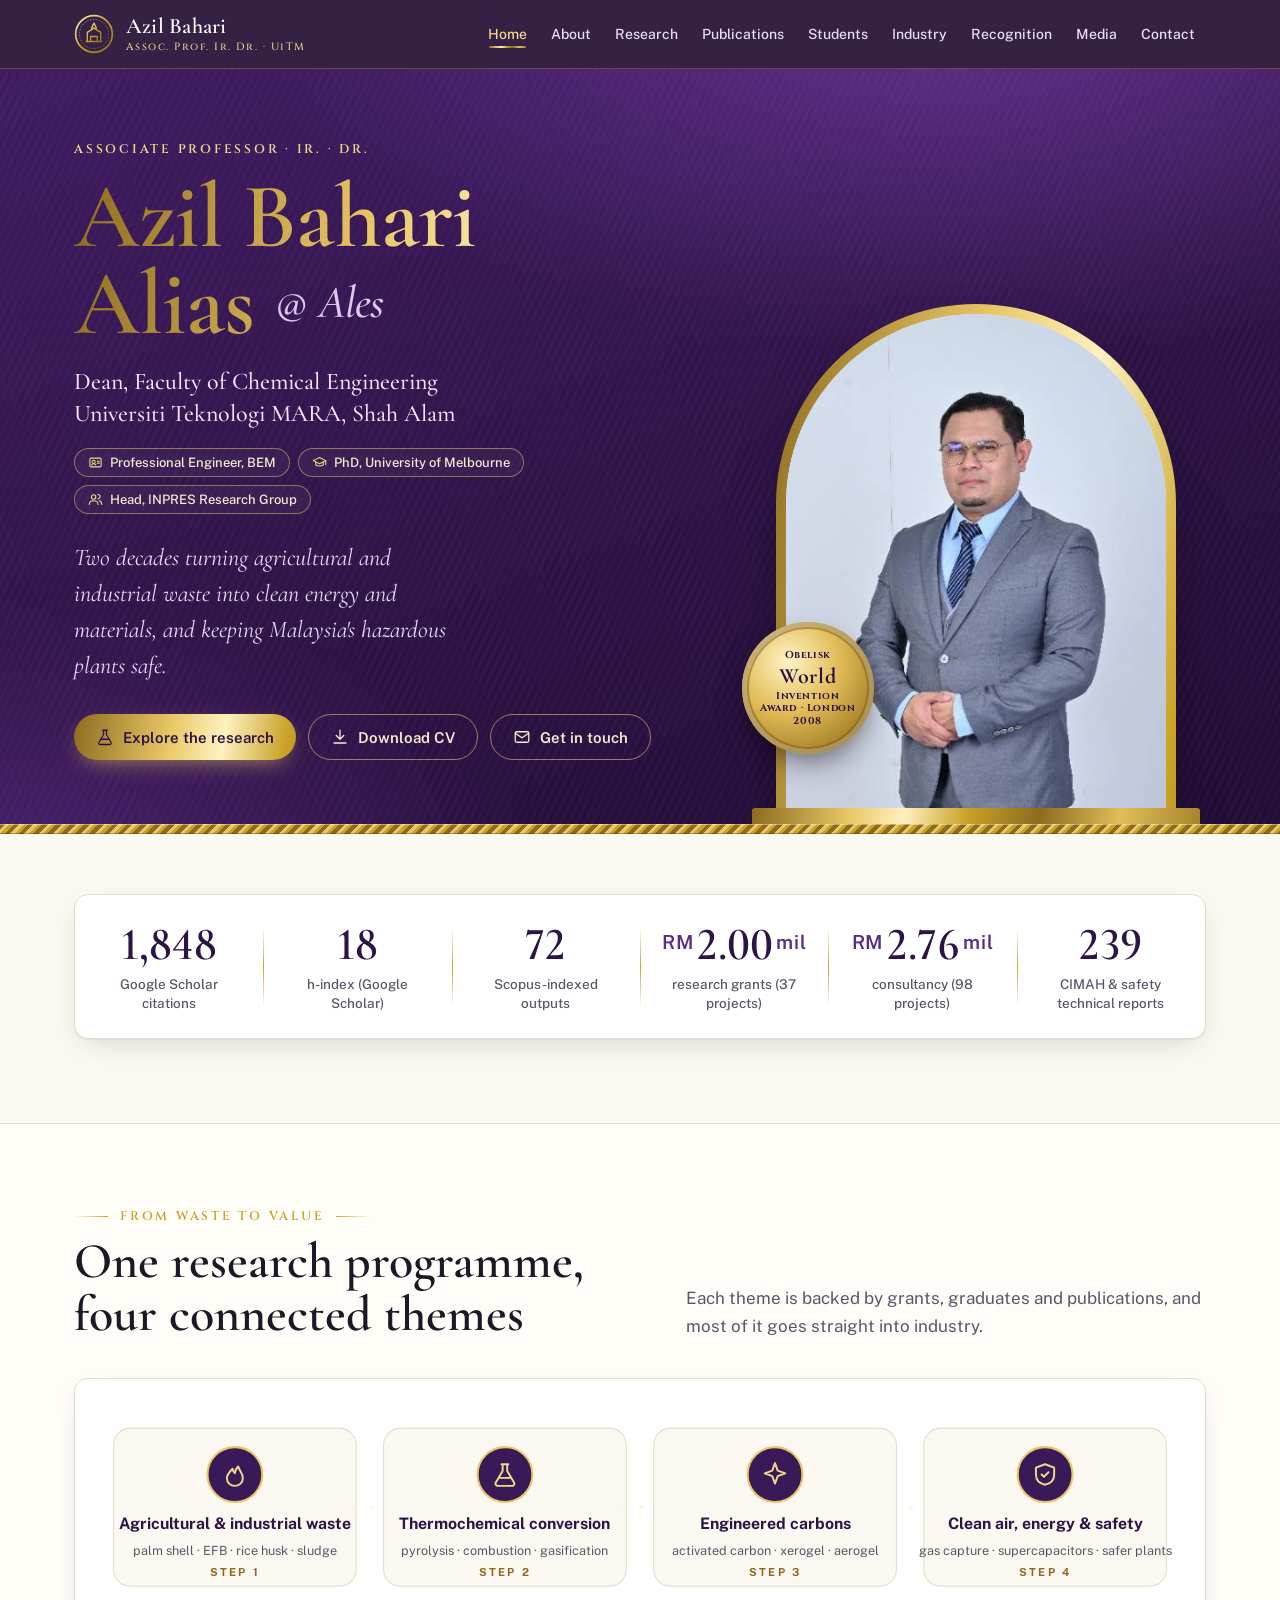
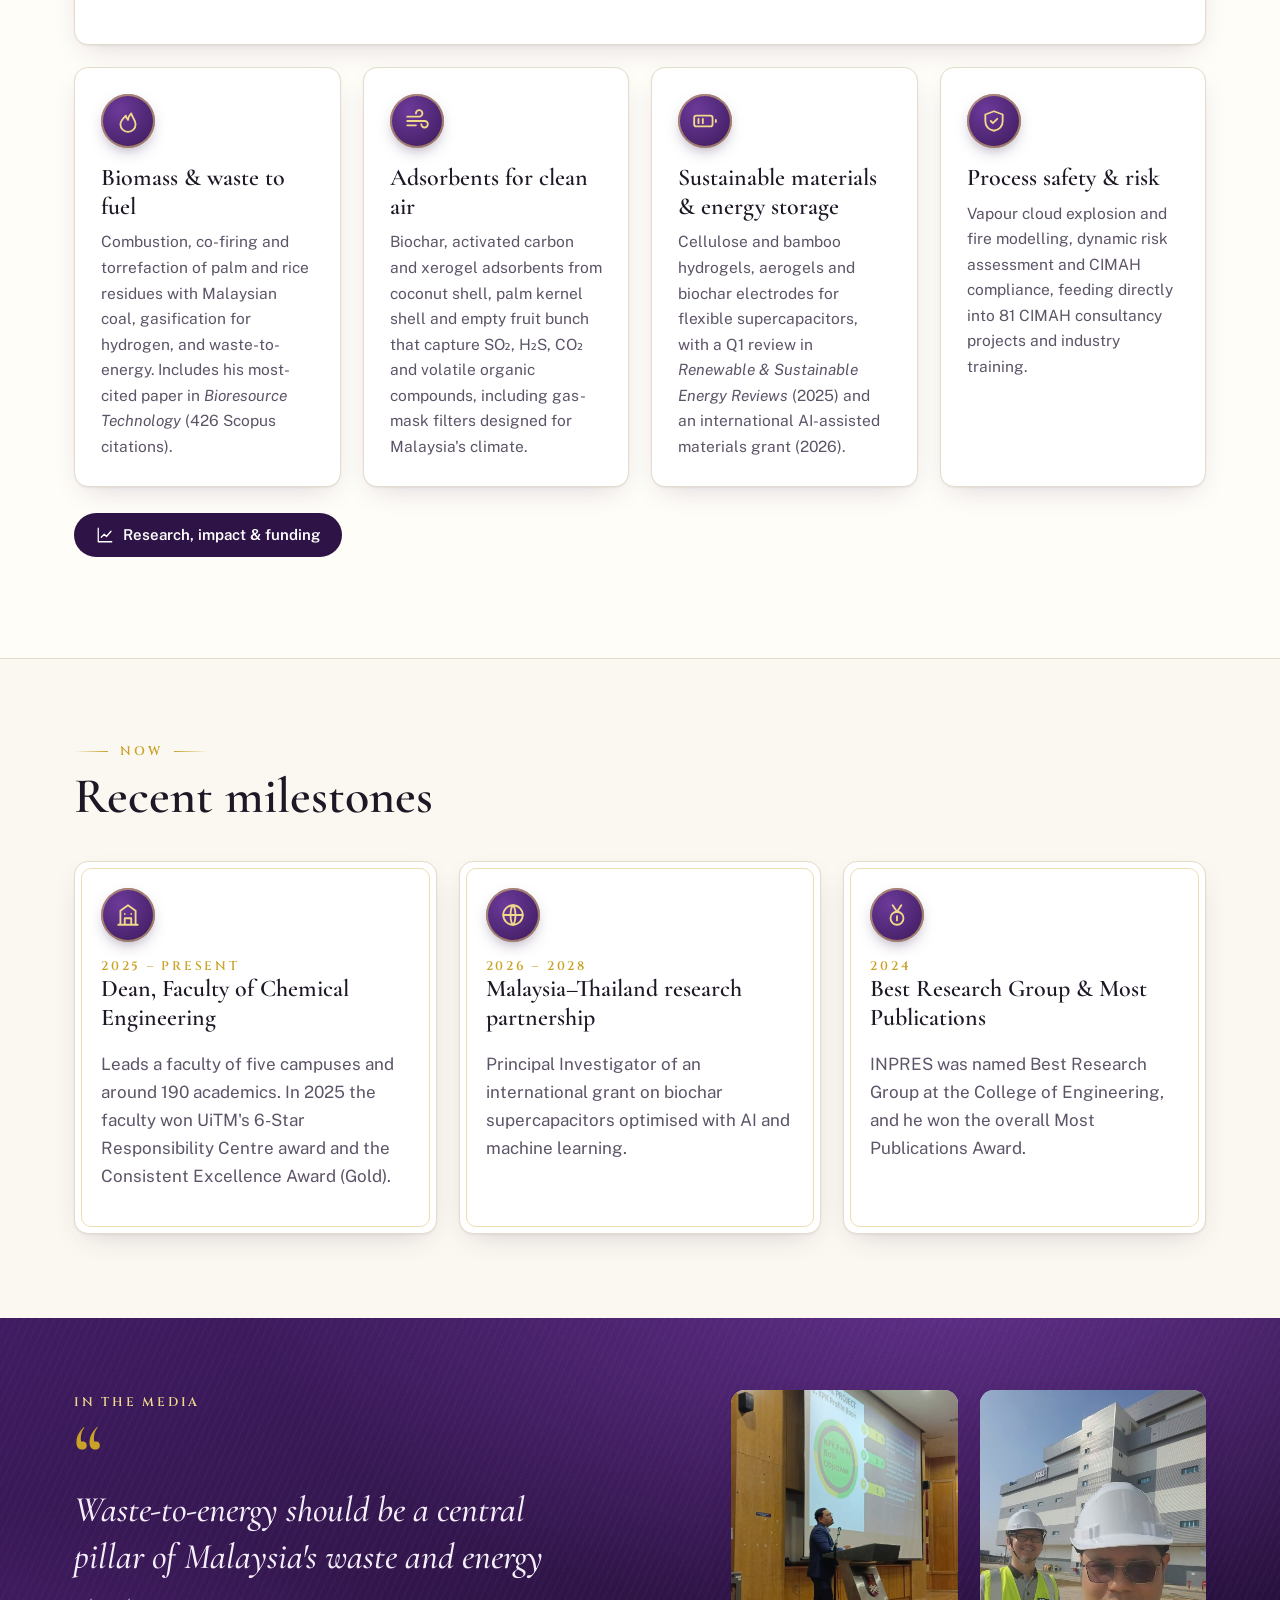
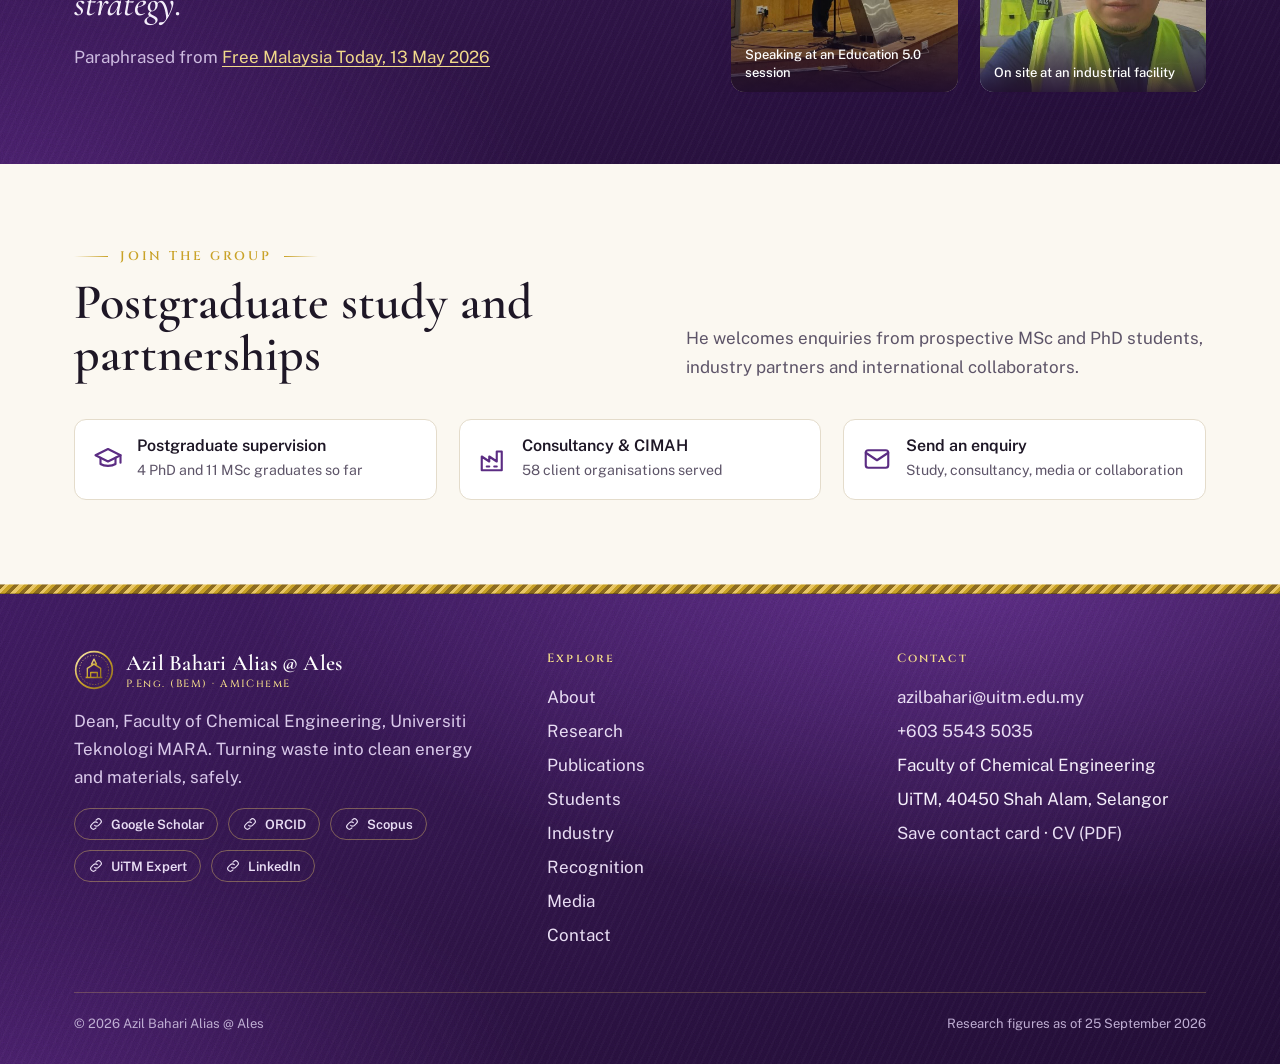
==== index.html @ e45dcec8 "Website" ====
<!doctype html><html lang="en"><head><meta charset="utf-8"><meta name="viewport" content="width=device-width,initial-scale=1">
<title>Assoc. Prof. Ir. Dr. Azil Bahari Alias · Chemical Engineering, UiTM</title><meta name="description" content="Dean of Chemical Engineering at UiTM. Research on biomass valorisation, adsorbents for clean air, energy storage and process safety (CIMAH)."><link rel="canonical" href="https://azilbahari.github.io/">
<meta property="og:type" content="profile"><meta property="og:title" content="Assoc. Prof. Ir. Dr. Azil Bahari Alias · Chemical Engineering, UiTM"><meta property="og:description" content="Dean of Chemical Engineering at UiTM. Research on biomass valorisation, adsorbents for clean air, energy storage and process safety (CIMAH).">
<meta property="og:url" content="https://azilbahari.github.io/"><meta property="og:image" content="https://azilbahari.github.io/img/og.jpg"><meta name="twitter:card" content="summary_large_image">
<meta name="theme-color" content="#2e1446"><link rel="icon" href="favicon.svg" type="image/svg+xml"><link rel="apple-touch-icon" href="img/touch.png">
<link rel="preconnect" href="https://fonts.googleapis.com"><link rel="preconnect" href="https://fonts.gstatic.com" crossorigin>
<link href="https://fonts.googleapis.com/css2?family=Cinzel:wght@500;600;700&family=Cormorant+Garamond:ital,wght@0,500;0,600;0,700;1,500&family=Public+Sans:wght@400;500;600;700&display=swap" rel="stylesheet">
<link rel="stylesheet" href="style.css"><script type="application/ld+json">{"@context": "https://schema.org", "@type": "Person", "name": "Azil Bahari Alias @ Ales", "honorificPrefix": "Assoc. Prof. Ir. Dr.", "jobTitle": "Dean, Faculty of Chemical Engineering", "worksFor": {"@type": "CollegeOrUniversity", "name": "Universiti Teknologi MARA"}, "alumniOf": ["University of Melbourne", "Universiti Teknologi MARA", "Universiti Teknologi Malaysia"], "email": "mailto:azilbahari@uitm.edu.my", "url": "https://azilbahari.github.io/", "image": "https://azilbahari.github.io/img/portrait.jpg", "sameAs": ["https://scholar.google.com/citations?user=WMhAW5oAAAAJ", "https://orcid.org/0000-0002-6217-7392", "https://www.scopus.com/authid/detail.uri?authorId=24376439700", "https://expert.uitm.edu.my/expert/azilbahari", "https://my.linkedin.com/in/azil-bahari-alias-802880179"], "knowsAbout": ["Biomass valorisation", "Process safety", "CIMAH", "Activated carbon adsorbents", "Waste-to-energy", "Supercapacitors"]}</script></head><body>
<a class="skip" href="#main">Skip to content</a>
<header class="top"><div class="wrap"><a class="brand" href="index.html"><svg class="seal" viewBox="0 0 48 48" aria-hidden="true"><defs><linearGradient id="sg" x1="0" y1="0" x2="1" y2="1"><stop offset="0" stop-color="#fff1bf"/><stop offset=".5" stop-color="#c9a227"/><stop offset="1" stop-color="#8c6b1f"/></linearGradient></defs>
<circle cx="24" cy="24" r="22" fill="none" stroke="url(#sg)" stroke-width="2"/><circle cx="24" cy="24" r="17.5" fill="none" stroke="url(#sg)" stroke-width=".8" stroke-dasharray="1.5 2"/>
<path d="M24 11l3 6h-6z M16 33V22l8-5 8 5v11 M20 33v-6h8v6 M14 33h20" fill="none" stroke="url(#sg)" stroke-width="1.6" stroke-linejoin="round"/></svg><span><b>Azil Bahari</b><small>Assoc. Prof. Ir. Dr. · UiTM</small></span></a>
<button class="menu" aria-expanded="false" aria-controls="nav">Menu</button><nav class="nav" id="nav" aria-label="Main"><a href="index.html" aria-current=page>Home</a><a href="about.html">About</a><a href="research.html">Research</a><a href="publications.html">Publications</a><a href="students.html">Students</a><a href="industry.html">Industry</a><a href="recognition.html">Recognition</a><a href="media.html">Media</a><a href="contact.html">Contact</a></nav></div></header>
<main id="main"><section class="hero velvet"><div class="wrap"><div class="rv in">
<div class="kicker">Associate Professor · Ir. · Dr.</div>
<h1 class="foil">Azil Bahari<br>Alias <span class="at">@ Ales</span></h1>
<p class="role">Dean, Faculty of Chemical Engineering<br>Universiti Teknologi MARA, Shah Alam</p>
<div class="creds"><span class="chip"><svg class="" viewBox="0 0 24 24" fill="none" stroke="currentColor" stroke-width="1.7" stroke-linecap="round" stroke-linejoin="round" aria-hidden="true"><rect x="3" y="5" width="18" height="14" rx="2"/><circle cx="9" cy="11" r="2.5"/><path d="M5.5 16c.8-1.5 2-2 3.5-2s2.7.5 3.5 2M15 10h3M15 13h3"/></svg>Professional Engineer, BEM</span><span class="chip"><svg class="" viewBox="0 0 24 24" fill="none" stroke="currentColor" stroke-width="1.7" stroke-linecap="round" stroke-linejoin="round" aria-hidden="true"><path d="M2 9l10-5 10 5-10 5z"/><path d="M6 11v5c3 2 9 2 12 0v-5M22 9v6"/></svg>PhD, University of Melbourne</span><span class="chip"><svg class="" viewBox="0 0 24 24" fill="none" stroke="currentColor" stroke-width="1.7" stroke-linecap="round" stroke-linejoin="round" aria-hidden="true"><circle cx="9" cy="8" r="3.5"/><path d="M2 20c0-4 3-6 7-6s7 2 7 6M16 4a3.5 3.5 0 0 1 0 7M18 14c2.5.5 4 2.5 4 6"/></svg>Head, INPRES Research Group</span></div>
<p class="lead">Two decades turning agricultural and industrial waste into clean energy and materials, and keeping Malaysia's hazardous plants safe.</p>
<div class="btns"><a class="btn btn-gold" href="research.html"><svg class="" viewBox="0 0 24 24" fill="none" stroke="currentColor" stroke-width="1.7" stroke-linecap="round" stroke-linejoin="round" aria-hidden="true"><path d="M9 3h6M10 3v6l-6 10a2 2 0 0 0 2 3h12a2 2 0 0 0 2-3l-6-10V3"/><path d="M7 15h10"/></svg>Explore the research</a><a class="btn btn-line" href="cv.pdf"><svg class="" viewBox="0 0 24 24" fill="none" stroke="currentColor" stroke-width="1.7" stroke-linecap="round" stroke-linejoin="round" aria-hidden="true"><path d="M12 3v12M7 10l5 5 5-5M4 20h16"/></svg>Download CV</a><a class="btn btn-line" href="contact.html"><svg class="" viewBox="0 0 24 24" fill="none" stroke="currentColor" stroke-width="1.7" stroke-linecap="round" stroke-linejoin="round" aria-hidden="true"><rect x="3" y="5" width="18" height="14" rx="2"/><path d="M3 7l9 6 9-6"/></svg>Get in touch</a></div></div>
<div class="arch rv in" aria-hidden="false"><div class="frame"><div><img src="img/portrait.jpg" alt="Assoc. Prof. Ir. Dr. Azil Bahari Alias, formal portrait" fetchpriority="high"></div></div>
<div class="medal"><span>Obelisk<b>World</b>Invention Award · London 2008</span></div><div class="plinth"></div></div></div></section>
<div class="braid" aria-hidden="true"></div>
<section class="s" style="padding-top:60px"><div class="wrap"><div class="stats"><div class="stat"><b><em data-count="1848">1,848</em></b><span>Google Scholar citations</span></div><div class="stat"><b><em data-count="18">18</em></b><span>h-index (Google Scholar)</span></div><div class="stat"><b><em data-count="72">72</em></b><span>Scopus-indexed outputs</span></div><div class="stat"><b><small>RM</small><em data-count="2.00">2.00</em><small>mil</small></b><span>research grants (37 projects)</span></div><div class="stat"><b><small>RM</small><em data-count="2.76">2.76</em><small>mil</small></b><span>consultancy (98 projects)</span></div><div class="stat"><b><em data-count="239">239</em></b><span>CIMAH & safety technical reports</span></div></div></div></section>

<section class="s alt"><div class="wrap"><div class="sh rv"><div><div class="kicker orn">From waste to value</div><h2>One research programme, four connected themes</h2></div><p>Each theme is backed by grants, graduates and publications, and most of it goes straight into industry.</p></div>
<div class="flow rv"><ol class="flow-m"><li><div class="icon"><svg class="" viewBox="0 0 24 24" fill="none" stroke="currentColor" stroke-width="1.7" stroke-linecap="round" stroke-linejoin="round" aria-hidden="true"><path d="M12 22c4 0 7-3 7-7 0-4-3-6-4-10-2 2-3 4-3 6-1-1-2-2-2-4-3 3-5 5-5 8 0 4 3 7 7 7z"/></svg></div><div><b>Agricultural & industrial waste</b><span>palm shell · EFB · rice husk · sludge</span></div></li><li><div class="icon"><svg class="" viewBox="0 0 24 24" fill="none" stroke="currentColor" stroke-width="1.7" stroke-linecap="round" stroke-linejoin="round" aria-hidden="true"><path d="M9 3h6M10 3v6l-6 10a2 2 0 0 0 2 3h12a2 2 0 0 0 2-3l-6-10V3"/><path d="M7 15h10"/></svg></div><div><b>Thermochemical conversion</b><span>pyrolysis · combustion · gasification</span></div></li><li><div class="icon"><svg class="" viewBox="0 0 24 24" fill="none" stroke="currentColor" stroke-width="1.7" stroke-linecap="round" stroke-linejoin="round" aria-hidden="true"><path d="M12 2l2.4 6.6L21 11l-6.6 2.4L12 20l-2.4-6.6L3 11l6.6-2.4z"/></svg></div><div><b>Engineered carbons</b><span>activated carbon · xerogel · aerogel</span></div></li><li><div class="icon"><svg class="" viewBox="0 0 24 24" fill="none" stroke="currentColor" stroke-width="1.7" stroke-linecap="round" stroke-linejoin="round" aria-hidden="true"><path d="M12 3l8 3v6c0 5-3.5 8-8 9-4.5-1-8-4-8-9V6z"/><path d="M9 12l2 2 4-4"/></svg></div><div><b>Clean air, energy & safety</b><span>gas capture · supercapacitors · safer plants</span></div></li></ol><svg viewBox="0 0 1018 190" role="img" aria-label="From waste to value: waste, conversion, engineered carbons, clean air energy and safety">
<defs><linearGradient id="pipe" x1="0" x2="1"><stop offset="0" stop-color="#8c6b1f"/><stop offset=".5" stop-color="#e9c766"/><stop offset="1" stop-color="#8c6b1f"/></linearGradient></defs><g transform="translate(10,20)"><rect width="230" height="150" rx="16" fill="#fbf8f1" stroke="#e4dccb"/><circle cx="115.0" cy="44" r="26" fill="#3a1959" stroke="#e9c766" stroke-width="2"/><g transform="translate(102.0,31) scale(1.08)" stroke="#f1d98a" fill="none" stroke-width="1.7" stroke-linecap="round" stroke-linejoin="round"><path d="M12 22c4 0 7-3 7-7 0-4-3-6-4-10-2 2-3 4-3 6-1-1-2-2-2-4-3 3-5 5-5 8 0 4 3 7 7 7z"/></g><text x="115.0" y="96" text-anchor="middle" font-size="15" font-weight="700" fill="#2e1446">Agricultural & industrial waste</text><text x="115.0" y="120" text-anchor="middle" font-size="12" fill="#5d5468">palm shell · EFB · rice husk · sludge</text><text x="115.0" y="140" text-anchor="middle" font-size="10.5" font-weight="700" letter-spacing="2" fill="#8c6b1f">STEP 1</text></g><path class="pipe" d="M236,95 H270"/><path class="stream" d="M236,95 H270"/><g transform="translate(266,20)"><rect width="230" height="150" rx="16" fill="#fbf8f1" stroke="#e4dccb"/><circle cx="115.0" cy="44" r="26" fill="#3a1959" stroke="#e9c766" stroke-width="2"/><g transform="translate(102.0,31) scale(1.08)" stroke="#f1d98a" fill="none" stroke-width="1.7" stroke-linecap="round" stroke-linejoin="round"><path d="M9 3h6M10 3v6l-6 10a2 2 0 0 0 2 3h12a2 2 0 0 0 2-3l-6-10V3"/><path d="M7 15h10"/></g><text x="115.0" y="96" text-anchor="middle" font-size="15" font-weight="700" fill="#2e1446">Thermochemical conversion</text><text x="115.0" y="120" text-anchor="middle" font-size="12" fill="#5d5468">pyrolysis · combustion · gasification</text><text x="115.0" y="140" text-anchor="middle" font-size="10.5" font-weight="700" letter-spacing="2" fill="#8c6b1f">STEP 2</text></g><path class="pipe" d="M492,95 H526"/><path class="stream" d="M492,95 H526"/><g transform="translate(522,20)"><rect width="230" height="150" rx="16" fill="#fbf8f1" stroke="#e4dccb"/><circle cx="115.0" cy="44" r="26" fill="#3a1959" stroke="#e9c766" stroke-width="2"/><g transform="translate(102.0,31) scale(1.08)" stroke="#f1d98a" fill="none" stroke-width="1.7" stroke-linecap="round" stroke-linejoin="round"><path d="M12 2l2.4 6.6L21 11l-6.6 2.4L12 20l-2.4-6.6L3 11l6.6-2.4z"/></g><text x="115.0" y="96" text-anchor="middle" font-size="15" font-weight="700" fill="#2e1446">Engineered carbons</text><text x="115.0" y="120" text-anchor="middle" font-size="12" fill="#5d5468">activated carbon · xerogel · aerogel</text><text x="115.0" y="140" text-anchor="middle" font-size="10.5" font-weight="700" letter-spacing="2" fill="#8c6b1f">STEP 3</text></g><path class="pipe" d="M748,95 H782"/><path class="stream" d="M748,95 H782"/><g transform="translate(778,20)"><rect width="230" height="150" rx="16" fill="#fbf8f1" stroke="#e4dccb"/><circle cx="115.0" cy="44" r="26" fill="#3a1959" stroke="#e9c766" stroke-width="2"/><g transform="translate(102.0,31) scale(1.08)" stroke="#f1d98a" fill="none" stroke-width="1.7" stroke-linecap="round" stroke-linejoin="round"><path d="M12 3l8 3v6c0 5-3.5 8-8 9-4.5-1-8-4-8-9V6z"/><path d="M9 12l2 2 4-4"/></g><text x="115.0" y="96" text-anchor="middle" font-size="15" font-weight="700" fill="#2e1446">Clean air, energy & safety</text><text x="115.0" y="120" text-anchor="middle" font-size="12" fill="#5d5468">gas capture · supercapacitors · safer plants</text><text x="115.0" y="140" text-anchor="middle" font-size="10.5" font-weight="700" letter-spacing="2" fill="#8c6b1f">STEP 4</text></g></svg></div><div class="grid g4" style="margin-top:22px"><article class="card rv"><div class="icon"><svg class="" viewBox="0 0 24 24" fill="none" stroke="currentColor" stroke-width="1.7" stroke-linecap="round" stroke-linejoin="round" aria-hidden="true"><path d="M12 22c4 0 7-3 7-7 0-4-3-6-4-10-2 2-3 4-3 6-1-1-2-2-2-4-3 3-5 5-5 8 0 4 3 7 7 7z"/></svg></div><h3>Biomass & waste to fuel</h3><p class="muted" style="margin:0;font-size:15.5px">Combustion, co-firing and torrefaction of palm and rice residues with Malaysian coal, gasification for hydrogen, and waste-to-energy. Includes his most-cited paper in <i>Bioresource Technology</i> (426 Scopus citations).</p></article><article class="card rv"><div class="icon"><svg class="" viewBox="0 0 24 24" fill="none" stroke="currentColor" stroke-width="1.7" stroke-linecap="round" stroke-linejoin="round" aria-hidden="true"><path d="M3 8h11a3 3 0 1 0-3-3M3 12h16a3 3 0 1 1-3 3M3 16h8"/></svg></div><h3>Adsorbents for clean air</h3><p class="muted" style="margin:0;font-size:15.5px">Biochar, activated carbon and xerogel adsorbents from coconut shell, palm kernel shell and empty fruit bunch that capture SO₂, H₂S, CO₂ and volatile organic compounds, including gas-mask filters designed for Malaysia's climate.</p></article><article class="card rv"><div class="icon"><svg class="" viewBox="0 0 24 24" fill="none" stroke="currentColor" stroke-width="1.7" stroke-linecap="round" stroke-linejoin="round" aria-hidden="true"><rect x="2" y="7" width="17" height="10" rx="2"/><path d="M22 11v2M6 10v4M10 10v4"/></svg></div><h3>Sustainable materials & energy storage</h3><p class="muted" style="margin:0;font-size:15.5px">Cellulose and bamboo hydrogels, aerogels and biochar electrodes for flexible supercapacitors, with a Q1 review in <i>Renewable & Sustainable Energy Reviews</i> (2025) and an international AI-assisted materials grant (2026).</p></article><article class="card rv"><div class="icon"><svg class="" viewBox="0 0 24 24" fill="none" stroke="currentColor" stroke-width="1.7" stroke-linecap="round" stroke-linejoin="round" aria-hidden="true"><path d="M12 3l8 3v6c0 5-3.5 8-8 9-4.5-1-8-4-8-9V6z"/><path d="M9 12l2 2 4-4"/></svg></div><h3>Process safety & risk</h3><p class="muted" style="margin:0;font-size:15.5px">Vapour cloud explosion and fire modelling, dynamic risk assessment and CIMAH compliance, feeding directly into 81 CIMAH consultancy projects and industry training.</p></article></div>
<p style="margin-top:26px"><a class="btn btn-ink" href="research.html"><svg class="" viewBox="0 0 24 24" fill="none" stroke="currentColor" stroke-width="1.7" stroke-linecap="round" stroke-linejoin="round" aria-hidden="true"><path d="M3 3v18h18"/><path d="M7 15l4-4 3 3 6-7"/></svg>Research, impact & funding</a></p></div></section>

<section class="s"><div class="wrap"><div class="sh rv"><div><div class="kicker orn">Now</div><h2>Recent milestones</h2></div></div>
<div class="grid g3">
<article class="card gilt rv"><div class="icon"><svg class="" viewBox="0 0 24 24" fill="none" stroke="currentColor" stroke-width="1.7" stroke-linecap="round" stroke-linejoin="round" aria-hidden="true"><path d="M3 21h18M5 21V8l7-5 7 5v13M9 21v-6h6v6M9 11h.01M15 11h.01"/></svg></div><div class="kicker">2025 – present</div><h3>Dean, Faculty of Chemical Engineering</h3><p class="muted">Leads a faculty of five campuses and around 190 academics. In 2025 the faculty won UiTM's 6-Star Responsibility Centre award and the Consistent Excellence Award (Gold).</p></article>
<article class="card gilt rv"><div class="icon"><svg class="" viewBox="0 0 24 24" fill="none" stroke="currentColor" stroke-width="1.7" stroke-linecap="round" stroke-linejoin="round" aria-hidden="true"><circle cx="12" cy="12" r="9"/><path d="M3 12h18M12 3c3 3 3 15 0 18M12 3c-3 3-3 15 0 18"/></svg></div><div class="kicker">2026 – 2028</div><h3>Malaysia–Thailand research partnership</h3><p class="muted">Principal Investigator of an international grant on biochar supercapacitors optimised with AI and machine learning.</p></article>
<article class="card gilt rv"><div class="icon"><svg class="" viewBox="0 0 24 24" fill="none" stroke="currentColor" stroke-width="1.7" stroke-linecap="round" stroke-linejoin="round" aria-hidden="true"><circle cx="12" cy="15" r="6"/><path d="M8 3l4 6 4-6M12 13v4"/></svg></div><div class="kicker">2024</div><h3>Best Research Group & Most Publications</h3><p class="muted">INPRES was named Best Research Group at the College of Engineering, and he won the overall Most Publications Award.</p></article>
</div></div></section>

<section class="band velvet"><div class="wrap"><div class="rv"><div class="kicker">In the media</div><blockquote class="quote" style="margin-top:18px">Waste-to-energy should be a central pillar of Malaysia's waste and energy strategy.</blockquote>
<p style="color:#cdbbe0;margin-top:16px">Paraphrased from <a style="color:var(--gold-lite)" href="https://www.freemalaysiatoday.com/category/bahasa/tempatan/2026/05/13/krisis-tenaga-desak-malaysia-percepat-agenda-wte-kata-pakar" target="_blank" rel="noopener">Free Malaysia Today, 13 May 2026</a></p></div>
<div class="grid g2 rv"><figure class="ph "><img src="img/talk-education5.jpg" alt="Speaking at an Education 5.0 session" loading="lazy" style="object-position:50% 25%"><figcaption>Speaking at an Education 5.0 session</figcaption></figure><figure class="ph "><img src="img/site-visit.jpg" alt="On site at an industrial facility" loading="lazy" style="object-position:50% 30%"><figcaption>On site at an industrial facility</figcaption></figure></div></div></section>

<section class="s"><div class="wrap"><div class="sh rv"><div><div class="kicker orn">Join the group</div><h2>Postgraduate study and partnerships</h2></div><p>He welcomes enquiries from prospective MSc and PhD students, industry partners and international collaborators.</p></div>
<div class="grid g3">
<a class="dl rv" href="students.html"><svg class="" viewBox="0 0 24 24" fill="none" stroke="currentColor" stroke-width="1.7" stroke-linecap="round" stroke-linejoin="round" aria-hidden="true"><path d="M2 9l10-5 10 5-10 5z"/><path d="M6 11v5c3 2 9 2 12 0v-5M22 9v6"/></svg><span><b>Postgraduate supervision</b><small>4 PhD and 11 MSc graduates so far</small></span></a>
<a class="dl rv" href="industry.html"><svg class="" viewBox="0 0 24 24" fill="none" stroke="currentColor" stroke-width="1.7" stroke-linecap="round" stroke-linejoin="round" aria-hidden="true"><path d="M3 21V10l6 4V10l6 4V6h4v15z"/><path d="M7 18h2M13 18h2"/></svg><span><b>Consultancy & CIMAH</b><small>58 client organisations served</small></span></a>
<a class="dl rv" href="contact.html"><svg class="" viewBox="0 0 24 24" fill="none" stroke="currentColor" stroke-width="1.7" stroke-linecap="round" stroke-linejoin="round" aria-hidden="true"><rect x="3" y="5" width="18" height="14" rx="2"/><path d="M3 7l9 6 9-6"/></svg><span><b>Send an enquiry</b><small>Study, consultancy, media or collaboration</small></span></a>
</div></div></section></main>
<div class="braid" aria-hidden="true"></div>
<footer class="ft velvet"><div class="wrap"><div class="cols">
<div><a class="brand" href="index.html"><svg class="seal" viewBox="0 0 48 48" aria-hidden="true"><defs><linearGradient id="sg" x1="0" y1="0" x2="1" y2="1"><stop offset="0" stop-color="#fff1bf"/><stop offset=".5" stop-color="#c9a227"/><stop offset="1" stop-color="#8c6b1f"/></linearGradient></defs>
<circle cx="24" cy="24" r="22" fill="none" stroke="url(#sg)" stroke-width="2"/><circle cx="24" cy="24" r="17.5" fill="none" stroke="url(#sg)" stroke-width=".8" stroke-dasharray="1.5 2"/>
<path d="M24 11l3 6h-6z M16 33V22l8-5 8 5v11 M20 33v-6h8v6 M14 33h20" fill="none" stroke="url(#sg)" stroke-width="1.6" stroke-linejoin="round"/></svg><span><b>Azil Bahari Alias @ Ales</b><small>P.Eng. (BEM) · AMIChemE</small></span></a>
<p style="color:#d9c9ea;max-width:40ch;margin-top:16px">Dean, Faculty of Chemical Engineering, Universiti Teknologi MARA. Turning waste into clean energy and materials, safely.</p><div class="ids"><a href="https://scholar.google.com/citations?user=WMhAW5oAAAAJ" target="_blank" rel="noopener"><svg class="" viewBox="0 0 24 24" fill="none" stroke="currentColor" stroke-width="1.7" stroke-linecap="round" stroke-linejoin="round" aria-hidden="true"><path d="M10 14a4 4 0 0 0 5.7 0l3-3a4 4 0 0 0-5.7-5.7l-1 1M14 10a4 4 0 0 0-5.7 0l-3 3a4 4 0 0 0 5.7 5.7l1-1"/></svg>Google Scholar</a><a href="https://orcid.org/0000-0002-6217-7392" target="_blank" rel="noopener"><svg class="" viewBox="0 0 24 24" fill="none" stroke="currentColor" stroke-width="1.7" stroke-linecap="round" stroke-linejoin="round" aria-hidden="true"><path d="M10 14a4 4 0 0 0 5.7 0l3-3a4 4 0 0 0-5.7-5.7l-1 1M14 10a4 4 0 0 0-5.7 0l-3 3a4 4 0 0 0 5.7 5.7l1-1"/></svg>ORCID</a><a href="https://www.scopus.com/authid/detail.uri?authorId=24376439700" target="_blank" rel="noopener"><svg class="" viewBox="0 0 24 24" fill="none" stroke="currentColor" stroke-width="1.7" stroke-linecap="round" stroke-linejoin="round" aria-hidden="true"><path d="M10 14a4 4 0 0 0 5.7 0l3-3a4 4 0 0 0-5.7-5.7l-1 1M14 10a4 4 0 0 0-5.7 0l-3 3a4 4 0 0 0 5.7 5.7l1-1"/></svg>Scopus</a><a href="https://expert.uitm.edu.my/expert/azilbahari" target="_blank" rel="noopener"><svg class="" viewBox="0 0 24 24" fill="none" stroke="currentColor" stroke-width="1.7" stroke-linecap="round" stroke-linejoin="round" aria-hidden="true"><path d="M10 14a4 4 0 0 0 5.7 0l3-3a4 4 0 0 0-5.7-5.7l-1 1M14 10a4 4 0 0 0-5.7 0l-3 3a4 4 0 0 0 5.7 5.7l1-1"/></svg>UiTM Expert</a><a href="https://my.linkedin.com/in/azil-bahari-alias-802880179" target="_blank" rel="noopener"><svg class="" viewBox="0 0 24 24" fill="none" stroke="currentColor" stroke-width="1.7" stroke-linecap="round" stroke-linejoin="round" aria-hidden="true"><path d="M10 14a4 4 0 0 0 5.7 0l3-3a4 4 0 0 0-5.7-5.7l-1 1M14 10a4 4 0 0 0-5.7 0l-3 3a4 4 0 0 0 5.7 5.7l1-1"/></svg>LinkedIn</a></div></div>
<div><h4>Explore</h4><ul><li><a href="about.html">About</a></li><li><a href="research.html">Research</a></li><li><a href="publications.html">Publications</a></li><li><a href="students.html">Students</a></li><li><a href="industry.html">Industry</a></li><li><a href="recognition.html">Recognition</a></li><li><a href="media.html">Media</a></li><li><a href="contact.html">Contact</a></li></ul></div>
<div><h4>Contact</h4><ul><li><a href="mailto:azilbahari@uitm.edu.my">azilbahari@uitm.edu.my</a></li><li><a href="tel:+60355435035">+603 5543 5035</a></li>
<li>Faculty of Chemical Engineering<br>UiTM, 40450 Shah Alam, Selangor</li><li><a href="azil-bahari.vcf">Save contact card</a> · <a href="cv.pdf">CV (PDF)</a></li></ul></div></div>
<div class="base"><span>© 2026 Azil Bahari Alias @ Ales</span><span>Research figures as of 25 September 2026</span></div></div></footer>
<script src="site.js" defer></script></body></html>
---- style.css ----
/* Academic regalia: aubergine velvet, gold foil, ivory parchment */
:root{
  --velvet:#2e1446; --velvet-2:#4a2170; --purple:#5b2c83; --purple-soft:#efe8f6;
  --gold:#c9a227; --gold-deep:#8c6b1f; --gold-lite:#f1d98a;
  --foil:linear-gradient(100deg,#8c6b1f 0%,#e9c766 22%,#fff1bf 34%,#c9a227 48%,#8c6b1f 64%,#e2bd59 82%,#a8832a 100%);
  --ivory:#fbf8f1; --paper:#fffdf8; --ink:#1e1726; --muted:#5d5468; --rule:#e4dccb;
  --serif:"Cormorant Garamond",Georgia,serif; --caps:"Cinzel",Georgia,serif; --sans:"Public Sans",system-ui,sans-serif;
  --wrap:1180px; --r:14px;
  --shadow:0 1px 2px rgba(46,20,70,.06),0 10px 30px -12px rgba(46,20,70,.22);
}
*{box-sizing:border-box}
html{scroll-behavior:smooth;-webkit-text-size-adjust:100%}
body{margin:0;background:var(--ivory);color:var(--ink);font:400 17px/1.65 var(--sans);overflow-x:hidden}
img{max-width:100%;display:block}
a{color:var(--purple);text-decoration-thickness:1px;text-underline-offset:3px}
a:hover{color:var(--gold-deep)}
:focus-visible{outline:3px solid var(--gold);outline-offset:3px;border-radius:4px}
.wrap{max-width:var(--wrap);margin:0 auto;padding:0 24px}
.skip{position:absolute;left:-999px;top:8px;background:var(--gold);color:var(--ink);padding:8px 14px;z-index:99}
.skip:focus{left:8px}

/* ---------- textures ---------- */
.velvet{background:
  radial-gradient(1200px 600px at 75% -10%,rgba(122,62,170,.55),transparent 60%),
  radial-gradient(900px 500px at 0% 110%,rgba(90,40,130,.6),transparent 60%),
  linear-gradient(160deg,#3a1959 0%,#2a1240 55%,#1f0c31 100%);
  color:#f4eefa;position:relative;isolation:isolate}
.velvet::before{content:"";position:absolute;inset:0;z-index:-1;opacity:.22;mix-blend-mode:overlay;
  background-image:url("data:image/svg+xml,%3Csvg xmlns='http://www.w3.org/2000/svg' width='220' height='220'%3E%3Cfilter id='n'%3E%3CfeTurbulence type='fractalNoise' baseFrequency='.85' numOctaves='3' stitchTiles='stitch'/%3E%3CfeColorMatrix values='0 0 0 0 1 0 0 0 0 1 0 0 0 0 1 0 0 0 .9 0'/%3E%3C/filter%3E%3Crect width='100%25' height='100%25' filter='url(%23n)'/%3E%3C/svg%3E")}
.velvet::after{content:"";position:absolute;inset:0;z-index:-1;pointer-events:none;
  background:repeating-linear-gradient(115deg,rgba(255,255,255,.018) 0 2px,transparent 2px 7px)}
.foil{background:var(--foil);background-size:220% 100%;-webkit-background-clip:text;background-clip:text;color:transparent;
  animation:shimmer 9s ease-in-out infinite}
@keyframes shimmer{0%,100%{background-position:0% 50%}50%{background-position:100% 50%}}
.braid{height:10px;background:
  linear-gradient(90deg,transparent,rgba(0,0,0,.0)),
  repeating-linear-gradient(135deg,#8c6b1f 0 4px,#e9c766 4px 7px,#c9a227 7px 10px);
  box-shadow:inset 0 1px 0 rgba(255,255,255,.4),inset 0 -1px 0 rgba(0,0,0,.25)}

/* ---------- header ---------- */
.top{position:sticky;top:0;z-index:50;background:rgba(36,15,54,.92);backdrop-filter:saturate(1.4) blur(10px);color:#efe6f7;
  border-bottom:1px solid rgba(201,162,39,.35)}
.top .wrap{display:flex;align-items:center;gap:20px;height:68px}
.brand{display:flex;align-items:center;gap:12px;color:#fff;text-decoration:none;min-width:0}
.brand .seal{width:40px;height:40px;flex:none}
.brand b{font:600 22px/1 var(--serif);letter-spacing:.01em;white-space:nowrap}
.brand small{display:block;font:500 10.5px/1.3 var(--caps);letter-spacing:.14em;color:var(--gold-lite);white-space:nowrap}
.nav{margin-left:auto;display:flex;gap:2px}
.nav a{color:#e9def4;text-decoration:none;font:500 14px/1 var(--sans);padding:10px 11px;border-radius:999px;position:relative}
.nav a:hover{color:#fff;background:rgba(255,255,255,.07)}
.nav a[aria-current=page]{color:var(--gold-lite)}
.nav a[aria-current=page]::after{content:"";position:absolute;left:12px;right:12px;bottom:3px;height:2px;background:var(--foil);border-radius:2px}
.menu{display:none;margin-left:auto;background:none;border:1px solid rgba(201,162,39,.5);color:var(--gold-lite);border-radius:999px;padding:8px 14px;font:600 13px var(--sans);cursor:pointer}
@media (max-width:1020px){
  .menu{display:block}
  .nav{display:none;position:absolute;left:0;right:0;top:68px;flex-direction:column;background:#250f37;padding:10px 16px 18px;border-bottom:1px solid rgba(201,162,39,.4)}
  .nav.open{display:flex}
  .nav a{padding:13px 10px;font-size:16px;border-radius:8px}
  .nav a[aria-current=page]::after{display:none}
}

/* ---------- hero ---------- */
.hero{padding:72px 0 0;overflow:hidden}
.hero .wrap{display:grid;grid-template-columns:1.15fr .85fr;gap:48px;align-items:end}
.kicker{font:600 12.5px/1.4 var(--caps);letter-spacing:.22em;text-transform:uppercase;color:var(--gold)}
.velvet .kicker{color:var(--gold-lite)}
.hero h1{font:600 clamp(48px,7.2vw,96px)/.95 var(--serif);margin:14px 0 6px;letter-spacing:-.01em}
.hero h1 .at{font-style:italic;font-weight:500;font-size:.5em;color:#d9c9ea;-webkit-text-fill-color:#d9c9ea;display:inline-block;transform:translateY(-.35em)}
.hero .role{font:500 clamp(19px,2.1vw,24px)/1.35 var(--serif);color:#efe5f8;margin:18px 0 6px}
.hero .creds{display:flex;flex-wrap:wrap;gap:8px;margin:18px 0 26px}
.chip{display:inline-flex;align-items:center;gap:7px;border:1px solid rgba(233,199,102,.5);color:#f6ecd0;border-radius:999px;padding:6px 13px;font:500 13px/1 var(--sans);background:rgba(255,255,255,.04)}
.chip svg{width:15px;height:15px;color:var(--gold-lite)}
.lead{font:400 clamp(20px,2vw,24px)/1.5 var(--serif);font-style:italic;color:#e7dbf3;max-width:34ch;margin:0 0 30px}
.btns{display:flex;flex-wrap:wrap;gap:12px;padding-bottom:64px}
.btn{display:inline-flex;align-items:center;gap:9px;padding:13px 22px;border-radius:999px;font:600 15px/1 var(--sans);text-decoration:none;transition:transform .2s,box-shadow .2s}
.btn svg{width:18px;height:18px}
.btn-gold{background:var(--foil);background-size:200% 100%;color:#2a1240;box-shadow:0 8px 24px -10px rgba(233,199,102,.8)}
.btn-gold:hover{color:#2a1240;transform:translateY(-2px);background-position:100% 0}
.btn-line{border:1px solid rgba(233,199,102,.6);color:#f6ecd0}
.btn-line:hover{color:#fff;background:rgba(255,255,255,.07)}
.btn-ink{background:var(--velvet);color:#fff}
.btn-ink:hover{color:var(--gold-lite);transform:translateY(-2px)}

.arch{position:relative;justify-self:center;width:min(400px,100%);aspect-ratio:4/5.2}
.arch .frame{position:absolute;inset:0;border-radius:999px 999px 0 0;padding:10px;background:var(--foil);background-size:200% 200%;box-shadow:0 30px 60px -20px rgba(0,0,0,.6)}
.arch .frame>div{height:100%;border-radius:999px 999px 0 0;overflow:hidden;background:#eef0f3;outline:1.5px solid rgba(46,20,70,.55);outline-offset:-7px}
.arch img{width:100%;height:100%;object-fit:cover;object-position:50% 6%;transform:scale(1.55);transform-origin:50% 0}
.medal{position:absolute;left:-34px;bottom:70px;width:132px;height:132px;border-radius:50%;display:grid;place-items:center;text-align:center;color:#2a1240;
  background:radial-gradient(circle at 35% 30%,#fff3c4,#e2bd59 40%,#a8832a 75%,#7a5a17);box-shadow:0 14px 30px -8px rgba(0,0,0,.55),inset 0 0 0 5px rgba(255,255,255,.25),inset 0 0 0 7px rgba(122,90,23,.5);
  animation:float 6s ease-in-out infinite}
.medal span{font:700 10px/1.25 var(--caps);letter-spacing:.06em;padding:0 16px}
.medal b{display:block;font:700 22px/1 var(--serif);margin:3px 0}
@keyframes float{0%,100%{transform:translateY(0) rotate(-6deg)}50%{transform:translateY(-8px) rotate(-3deg)}}
.plinth{position:absolute;left:-6%;right:-6%;bottom:0;height:16px;background:var(--foil);border-radius:3px 3px 0 0}

/* ---------- page header ---------- */
.phead{padding:64px 0 56px}
.phead h1{font:600 clamp(40px,5.6vw,68px)/1 var(--serif);margin:12px 0 14px}
.phead p{font:400 clamp(19px,1.9vw,22px)/1.5 var(--serif);font-style:italic;color:#e2d6ef;max-width:62ch;margin:0}
.crumbs{font:500 13px var(--sans);color:#cdbbe0}
.crumbs a{color:var(--gold-lite)}

/* ---------- sections ---------- */
section.s{padding:84px 0}
section.s.alt{background:var(--paper);border-block:1px solid var(--rule)}
.sh{display:flex;align-items:flex-end;justify-content:space-between;gap:24px;margin-bottom:38px;flex-wrap:wrap}
.sh h2{font:600 clamp(32px,4vw,50px)/1.05 var(--serif);margin:10px 0 0;max-width:22ch}
.sh p{max-width:52ch;color:var(--muted);margin:0}
.orn{display:flex;align-items:center;gap:12px}
.orn::before,.orn::after{content:"";height:1px;width:34px;background:linear-gradient(90deg,transparent,var(--gold))}
.orn::after{transform:scaleX(-1)}
h3{font:600 24px/1.2 var(--serif);margin:0 0 8px}
.muted{color:var(--muted)}
.grid{display:grid;gap:22px}
.g2{grid-template-columns:repeat(2,1fr)}.g3{grid-template-columns:repeat(3,1fr)}.g4{grid-template-columns:repeat(4,1fr)}
@media (max-width:900px){.g3,.g4{grid-template-columns:repeat(2,1fr)}}
@media (max-width:640px){.g2,.g3,.g4{grid-template-columns:1fr}}
.card{background:#fff;border:1px solid var(--rule);border-radius:var(--r);padding:26px;box-shadow:var(--shadow);position:relative}
.card.gilt::before{content:"";position:absolute;inset:6px;border:1px solid rgba(201,162,39,.35);border-radius:10px;pointer-events:none}
.icon{width:54px;height:54px;border-radius:50%;display:grid;place-items:center;margin-bottom:16px;
  background:radial-gradient(circle at 35% 30%,#6c3a9a,#3a1959);color:var(--gold-lite);box-shadow:inset 0 0 0 2px rgba(233,199,102,.55),0 6px 16px -6px rgba(46,20,70,.5)}
.icon svg{width:26px;height:26px}
.tag{display:inline-block;font:600 12px/1 var(--sans);padding:6px 10px;border-radius:999px;background:var(--purple-soft);color:var(--purple);margin:0 6px 6px 0}

/* ---------- stats ---------- */
.stats{display:grid;grid-template-columns:repeat(6,1fr);background:#fff;border:1px solid var(--rule);border-radius:var(--r);box-shadow:var(--shadow);overflow:hidden}
.stat{padding:26px 18px;text-align:center;position:relative}
.stat+.stat::before{content:"";position:absolute;left:0;top:22%;bottom:22%;width:1px;background:linear-gradient(transparent,var(--gold),transparent)}
.stat b{display:block;font:600 clamp(34px,3.6vw,48px)/1 var(--serif);color:var(--velvet);font-variant-numeric:lining-nums}
.stat span{display:block;margin-top:8px;font:500 13.5px/1.35 var(--sans);color:var(--muted)}
.lift{margin-top:-46px;position:relative;z-index:2}
@media (max-width:900px){.stats{grid-template-columns:repeat(3,1fr)}.stat:nth-child(4)::before{display:none}}
@media (max-width:520px){.stats{grid-template-columns:repeat(2,1fr)}.stat:nth-child(odd)::before{display:none}.stat:nth-child(4)::before{display:block}}

/* ---------- flow diagram ---------- */
.flow{background:#fff;border:1px solid var(--rule);border-radius:var(--r);padding:28px;box-shadow:var(--shadow)}
.flow svg{width:100%;height:auto}
.flow .pipe{stroke:url(#pipe);stroke-width:5;fill:none;stroke-linecap:round}
.flow .stream{stroke:#fff3c4;stroke-width:2;fill:none;stroke-dasharray:3 14;animation:stream 1.6s linear infinite}
@keyframes stream{to{stroke-dashoffset:-34}}
.flow text{font-family:var(--sans)}

/* ---------- timeline ---------- */
.tl{position:relative;padding-left:34px}
.tl::before{content:"";position:absolute;left:11px;top:6px;bottom:6px;width:2px;background:linear-gradient(var(--gold),var(--purple))}
.tl li{list-style:none;position:relative;padding:0 0 26px}
.tl li::before{content:"";position:absolute;left:-30px;top:5px;width:16px;height:16px;border-radius:50%;background:var(--ivory);border:3px solid var(--gold);box-shadow:0 0 0 3px var(--ivory)}
.tl li.big::before{background:var(--gold);border-color:var(--velvet)}
.tl .yr{font:700 12.5px/1 var(--caps);letter-spacing:.14em;color:var(--gold-deep)}
.tl h4{font:600 20px/1.25 var(--serif);margin:6px 0 2px}
.tl p{margin:0;color:var(--muted);font-size:15px}
ul.tl{margin:0}

/* ---------- tables & lists ---------- */
.tbl{width:100%;border-collapse:collapse;font-size:15px;background:#fff}
.tbl th{font:700 11.5px/1.2 var(--caps);letter-spacing:.12em;text-align:left;color:var(--gold-deep);padding:12px 14px;border-bottom:2px solid var(--gold);background:var(--paper)}
.tbl td{padding:13px 14px;border-bottom:1px solid var(--rule);vertical-align:top}
.tbl tr:hover td{background:#fcf9f2}
.tbl .num{text-align:right;white-space:nowrap;font-variant-numeric:tabular-nums}
.scroll{overflow-x:auto;border:1px solid var(--rule);border-radius:var(--r);box-shadow:var(--shadow)}
@media (max-width:700px){
  .tbl.stack thead{display:none}
  .tbl.stack tr{display:block;padding:14px 16px;border-bottom:1px solid var(--rule)}
  .tbl.stack td{display:block;border:0;padding:2px 0}
  .tbl.stack td[data-l]::before{content:attr(data-l) ": ";font-weight:600;color:var(--gold-deep);font-size:13px}
  .tbl.stack .num{text-align:left}
}
.q{display:inline-grid;place-items:center;min-width:32px;height:24px;padding:0 7px;border-radius:6px;font:700 12px/1 var(--sans);letter-spacing:.03em}
.q1{background:var(--velvet);color:var(--gold-lite)}.q2{background:var(--purple);color:#fff}.q3{background:#cdb8e2;color:var(--velvet)}.q4{background:#ece4f4;color:var(--purple)}
.qx{background:#f2ede2;color:var(--muted)}

/* ---------- charts ---------- */
.chart{background:#fff;border:1px solid var(--rule);border-radius:var(--r);padding:26px 26px 18px;box-shadow:var(--shadow)}
.chart h3{font-size:21px}
.bars{display:flex;align-items:flex-end;gap:5px;height:220px;margin-top:22px;padding-top:24px}
.bar{flex:1;position:relative;height:var(--h);background:linear-gradient(180deg,#7b45ab,var(--velvet));border-radius:4px 4px 0 0;transform-origin:bottom;transform:scaleY(0);transition:transform 1s cubic-bezier(.2,.8,.2,1)}
.bar.top{background:linear-gradient(180deg,#f1d98a,var(--gold-deep))}
.in .bar{transform:scaleY(1)}
.bar i{position:absolute;bottom:100%;left:50%;transform:translateX(-50%);font:600 11px var(--sans);color:var(--muted);font-style:normal;padding-bottom:4px;white-space:nowrap}
.axis{display:flex;gap:5px;border-top:1px solid var(--ink);padding-top:6px}
.axis span{flex:1;text-align:center;font:500 11px var(--sans);color:var(--muted)}
@media (max-width:640px){.bar i{display:none}.bar:hover i,.bar:focus i{display:block}.axis span:nth-child(even){visibility:hidden}}
.donut{display:flex;gap:26px;align-items:center;flex-wrap:wrap}
.donut svg{width:190px;height:190px;flex:none}
.legend{list-style:none;padding:0;margin:0;font-size:15px}
.legend li{display:flex;align-items:center;gap:10px;padding:5px 0}
.legend i{width:14px;height:14px;border-radius:4px;flex:none}
.legend b{margin-left:auto;padding-left:14px;font-variant-numeric:tabular-nums}

/* ---------- photos ---------- */
.ph{border-radius:var(--r);overflow:hidden;position:relative;background:#ddd;box-shadow:var(--shadow);margin:0;cursor:zoom-in}
.ph img{width:100%;height:100%;object-fit:cover;transition:transform .6s}
.ph:hover img{transform:scale(1.04)}
.ph figcaption{position:absolute;left:0;right:0;bottom:0;padding:30px 14px 11px;font:500 13px/1.35 var(--sans);color:#fff;background:linear-gradient(transparent,rgba(31,12,49,.85))}
.mosaic{display:grid;grid-auto-flow:dense;grid-template-columns:repeat(4,1fr);grid-auto-rows:190px;gap:14px}
.mosaic .w2{grid-column:span 2}.mosaic .h2{grid-row:span 2}
@media (max-width:800px){.mosaic{grid-template-columns:repeat(2,1fr);grid-auto-rows:170px}}
.lightbox{position:fixed;inset:0;background:rgba(20,8,32,.92);display:none;place-items:center;z-index:100;padding:24px}
.lightbox.open{display:grid}
.lightbox img{max-height:82vh;width:auto;border-radius:8px;box-shadow:0 20px 60px rgba(0,0,0,.6)}
.lightbox p{color:#efe5f8;text-align:center;font:500 15px var(--sans);margin:14px 0 0}
.lightbox button{position:absolute;top:16px;right:18px;background:none;border:1px solid var(--gold);color:var(--gold-lite);border-radius:999px;padding:8px 16px;font:600 14px var(--sans);cursor:pointer}

/* ---------- medals ---------- */
.medals{display:grid;grid-template-columns:repeat(auto-fill,minmax(150px,1fr));gap:18px}
.md{text-align:center;padding:18px 10px;background:#fff;border:1px solid var(--rule);border-radius:var(--r);box-shadow:var(--shadow)}
.md .disc{width:62px;height:62px;border-radius:50%;margin:0 auto 10px;display:grid;place-items:center;font:700 13px var(--caps);box-shadow:inset 0 0 0 4px rgba(255,255,255,.3),0 6px 14px -6px rgba(0,0,0,.45)}
.disc.gold{background:radial-gradient(circle at 35% 30%,#fff3c4,#e2bd59 45%,#8c6b1f);color:#4a3510}
.disc.silver{background:radial-gradient(circle at 35% 30%,#fff,#c9ccd3 45%,#7d828d);color:#30343b}
.disc.bronze{background:radial-gradient(circle at 35% 30%,#ffe2c6,#c98a52 45%,#7a4a22);color:#3d220c}
.disc.honour{background:radial-gradient(circle at 35% 30%,#8d58bd,#4a2170 60%,#2a1240);color:var(--gold-lite)}
.md b{display:block;font:600 16px/1.25 var(--serif)}
.md small{display:block;color:var(--muted);font-size:12.5px;line-height:1.35;margin-top:4px}
.md .y{font:700 11px var(--caps);letter-spacing:.12em;color:var(--gold-deep)}

/* ---------- publications ---------- */
.filters{display:grid;grid-template-columns:2fr 1fr 1fr 1fr;gap:12px;background:#fff;border:1px solid var(--rule);border-radius:var(--r);padding:16px;box-shadow:var(--shadow);position:sticky;top:76px;z-index:5}
.filters label{font:700 11px var(--caps);letter-spacing:.12em;color:var(--gold-deep);display:block;margin-bottom:5px}
.filters input,.filters select{width:100%;font:500 15px var(--sans);padding:10px 12px;border:1px solid var(--rule);border-radius:10px;background:var(--ivory);color:var(--ink)}
@media (max-width:800px){.filters{grid-template-columns:1fr 1fr;position:static}.filters .f-q{grid-column:1/-1}}
.count{margin:18px 2px;color:var(--muted);font-size:15px}
.pubs{list-style:none;padding:0;margin:0}
.pub{display:grid;grid-template-columns:64px 1fr auto;gap:18px;padding:18px 4px;border-bottom:1px solid var(--rule);align-items:start}
.pub .py{font:600 24px/1 var(--serif);color:var(--velvet)}
.pub .pt{font:600 19px/1.3 var(--serif);margin:0 0 4px}
.pub .pa{font-size:14.5px;color:var(--muted);margin:0}
.pub .ps{font-size:14.5px;margin:2px 0 0;font-style:italic}
.pub .pm{text-align:right;display:flex;flex-direction:column;gap:6px;align-items:flex-end}
.pub .cites{font:600 13px var(--sans);color:var(--gold-deep);white-space:nowrap}
.pub .ty{font:600 11px var(--sans);color:var(--muted);text-transform:uppercase;letter-spacing:.06em}
.me{font-weight:700;color:var(--ink)}
@media (max-width:640px){.pub{grid-template-columns:1fr}.pub .pm{flex-direction:row;align-items:center;text-align:left}}

/* ---------- map ---------- */
.mapbox{background:linear-gradient(160deg,#341856,#1f0c31);border-radius:var(--r);padding:12px;box-shadow:var(--shadow);position:relative}
#map{width:100%;aspect-ratio:2/1;display:block}
#map .land{fill:#4a2a6c;stroke:#2a1240;stroke-width:.4}
#map .land.on{fill:#7a4aa8}
#map .arc{fill:none;stroke:url(#arcg);stroke-width:1.6;stroke-linecap:round}
#map .pin{fill:var(--gold-lite);stroke:#2a1240;stroke-width:1}
#map .home{fill:#fff}
#map .lbl{fill:#f6ecd0;font:600 11px var(--sans);paint-order:stroke;stroke:#1f0c31;stroke-width:3px}

/* ---------- quotes / callouts ---------- */
.quote{font:500 clamp(24px,3vw,36px)/1.3 var(--serif);font-style:italic;max-width:30ch;margin:0}
.quote::before{content:"\201C";display:block;font:600 80px/0.6 var(--serif);color:var(--gold);margin-bottom:10px}
.band{padding:72px 0}
.band .wrap{display:grid;grid-template-columns:1.3fr 1fr;gap:40px;align-items:center}
@media (max-width:800px){.band .wrap,.hero .wrap{grid-template-columns:1fr}.hero .arch{max-width:330px}.medal{left:-14px;width:112px;height:112px}.btns{padding-bottom:30px}}
.press{display:block;text-decoration:none;color:inherit;transition:transform .25s}
.press:hover{transform:translateY(-4px);color:inherit}
.press .src{font:700 11.5px var(--caps);letter-spacing:.14em;color:var(--gold-deep)}
.press h3{margin:10px 0 8px}
.press .go{font:600 14px var(--sans);color:var(--purple)}
.logos{display:flex;flex-wrap:wrap;gap:22px;align-items:center}
.logos img{height:64px;width:auto;filter:grayscale(.15);background:#fff;border-radius:10px;padding:8px;border:1px solid var(--rule)}

/* ---------- forms ---------- */
.form{display:grid;gap:14px}
.form label{font:600 14px var(--sans)}
.form input,.form select,.form textarea{width:100%;font:400 16px var(--sans);padding:12px 14px;border:1px solid #d7ccb8;border-radius:10px;background:var(--paper);margin-top:6px;color:var(--ink)}
.form textarea{min-height:150px;resize:vertical}
.form .row{display:grid;grid-template-columns:1fr 1fr;gap:14px}
@media (max-width:600px){.form .row{grid-template-columns:1fr}}
.form button{justify-self:start;border:0;cursor:pointer}
.note{font-size:13.5px;color:var(--muted)}
.dl{display:flex;gap:14px;align-items:center;padding:16px 18px;border:1px solid var(--rule);border-radius:12px;background:#fff;text-decoration:none;color:var(--ink);transition:border-color .2s,transform .2s}
.dl:hover{border-color:var(--gold);transform:translateY(-2px);color:var(--ink)}
.dl svg{width:30px;height:30px;color:var(--purple);flex:none}
.dl b{display:block;font:600 16px var(--sans)}
.dl small{color:var(--muted)}

/* ---------- footer ---------- */
footer.ft{padding:56px 0 30px;margin-top:0}
footer .cols{display:grid;grid-template-columns:1.4fr 1fr 1fr;gap:40px}
footer h4{font:600 12px var(--caps);letter-spacing:.18em;color:var(--gold-lite);margin:0 0 14px}
footer a{color:#e9def4;text-decoration:none}
footer a:hover{color:var(--gold-lite)}
footer ul{list-style:none;padding:0;margin:0;line-height:2}
footer .base{margin-top:40px;padding-top:20px;border-top:1px solid rgba(233,199,102,.25);font-size:13px;color:#bfaed3;display:flex;justify-content:space-between;gap:20px;flex-wrap:wrap}
@media (max-width:760px){footer .cols{grid-template-columns:1fr}}
.ids{display:flex;flex-wrap:wrap;gap:10px;margin-top:16px}
.ids a{display:inline-flex;align-items:center;gap:7px;border:1px solid rgba(233,199,102,.4);border-radius:999px;padding:7px 13px;font:600 13px var(--sans)}
.ids svg{width:16px;height:16px}

/* ---------- reveal ---------- */
.rv{opacity:0;transform:translateY(22px);transition:opacity .8s ease,transform .8s ease}
.rv.in{opacity:1;transform:none}
@media (prefers-reduced-motion:reduce){*{animation:none!important;transition:none!important}.rv{opacity:1;transform:none}.bar{transform:none}}
@media print{.top,.menu,footer,.btns,.filters{display:none}.velvet{background:#fff;color:#000}.rv{opacity:1;transform:none}.foil{color:#5b2c83;-webkit-text-fill-color:#5b2c83}}

.stat b small{font:600 .42em/1 var(--sans);letter-spacing:.04em;color:var(--purple);margin:0 .18em;vertical-align:.55em}
.stat b em{font-style:normal}
.flow-m{display:none;list-style:none;margin:0;padding:0;counter-reset:st}
.flow-m li{display:flex;gap:14px;align-items:flex-start;position:relative;padding-bottom:22px}
.flow-m li:not(:last-child)::after{content:"";position:absolute;left:23px;top:52px;bottom:4px;width:3px;border-radius:2px;background:linear-gradient(var(--gold),#e9c766)}
.flow-m .icon{flex:none;margin:0}
.flow-m b{display:block;font:600 21px/1.2 var(--serif);color:var(--velvet)}
.flow-m span{display:block;font-size:14.5px;color:var(--muted);margin-top:2px}
@media (max-width:700px){.flow{padding:22px 18px}.flow>svg{display:none}.flow-m{display:block}}
.grid>*,.bar,.axis span{min-width:0}
@media (max-width:640px){.bars,.axis{gap:2px}.axis span{font-size:9.5px;overflow:visible}}
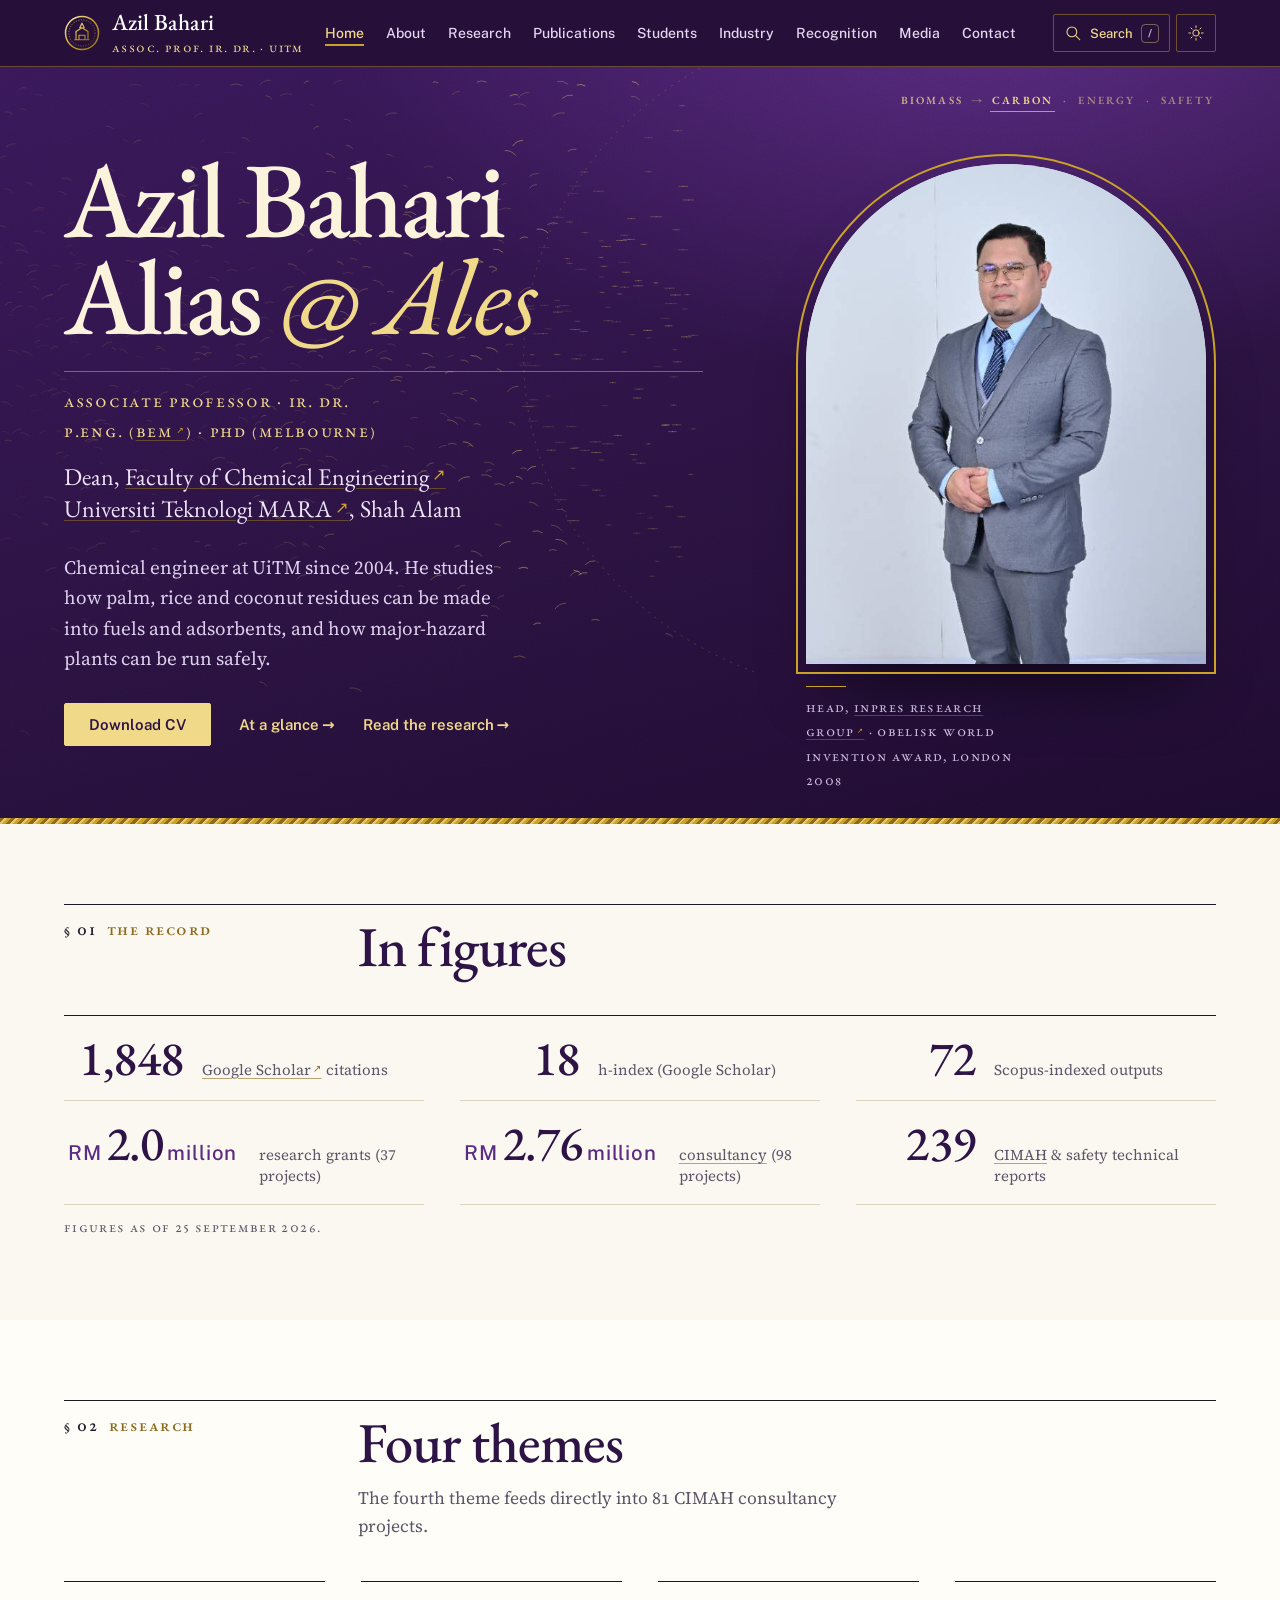
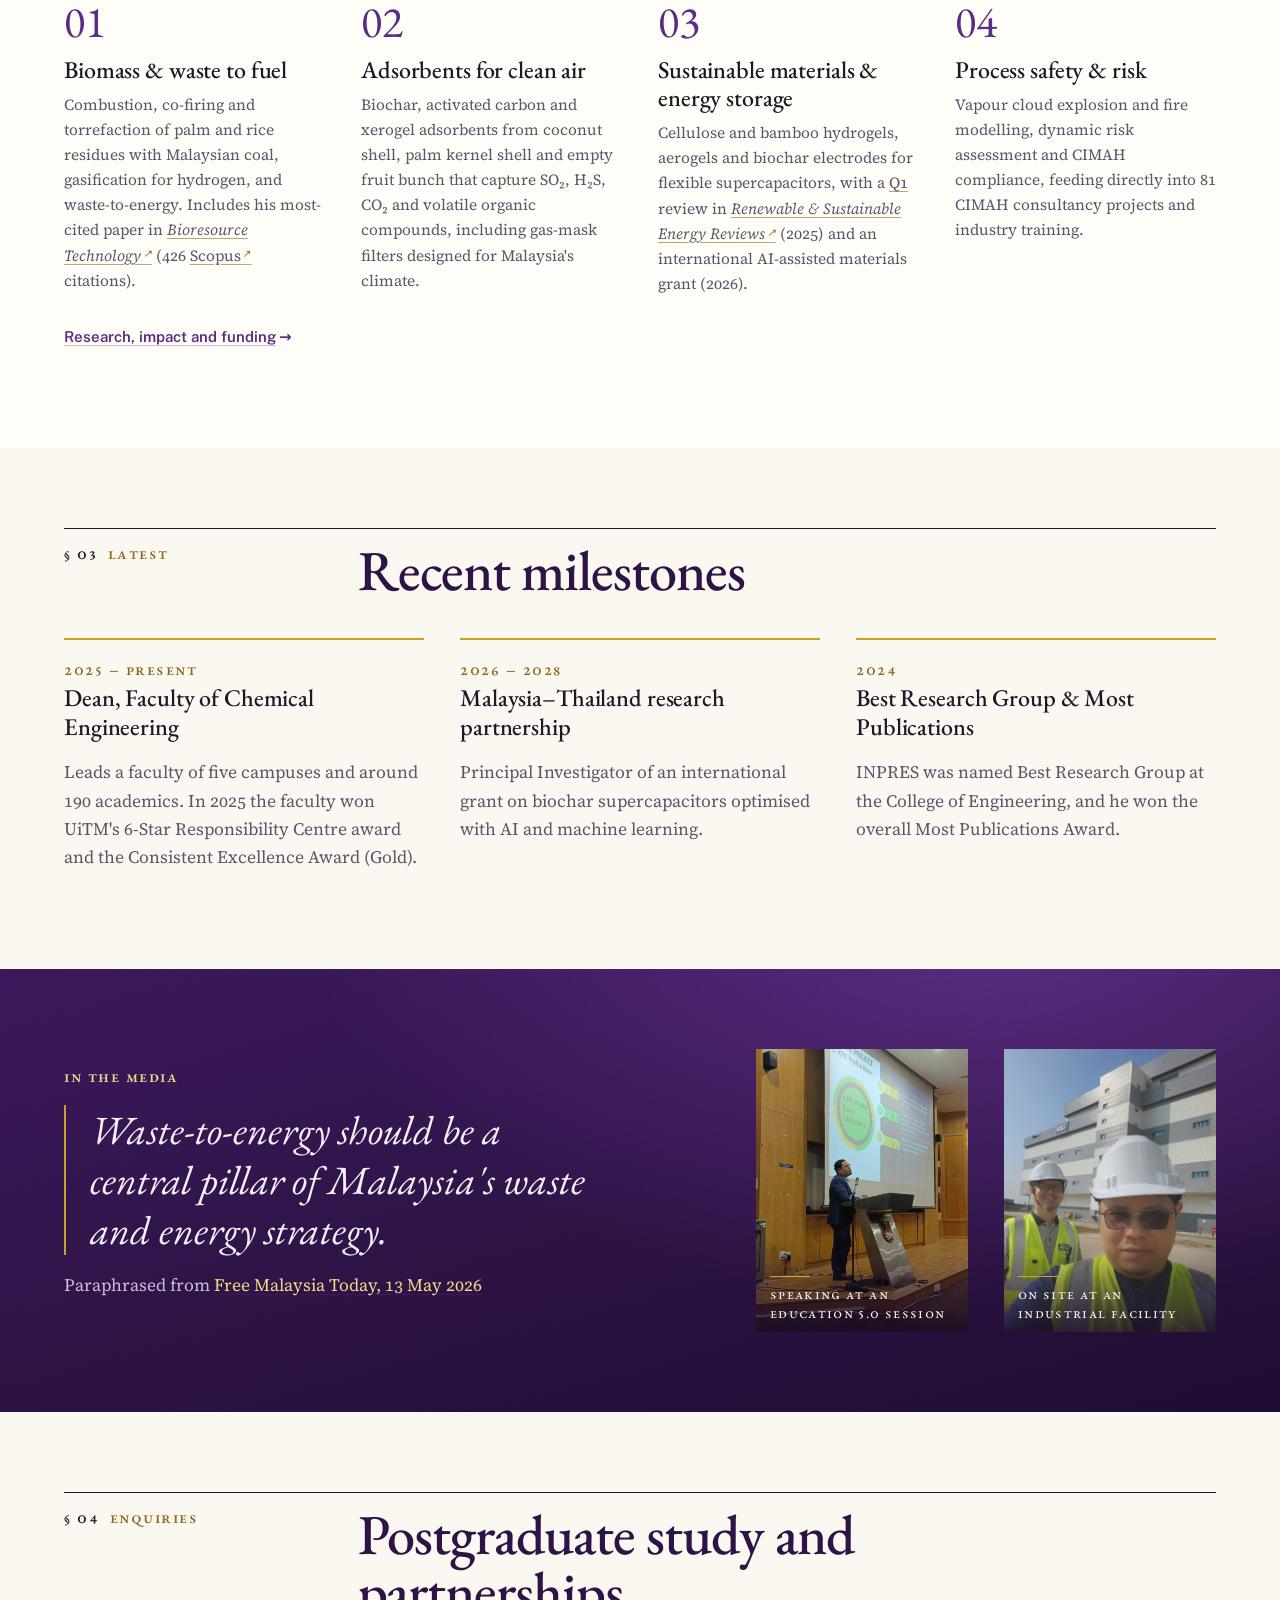
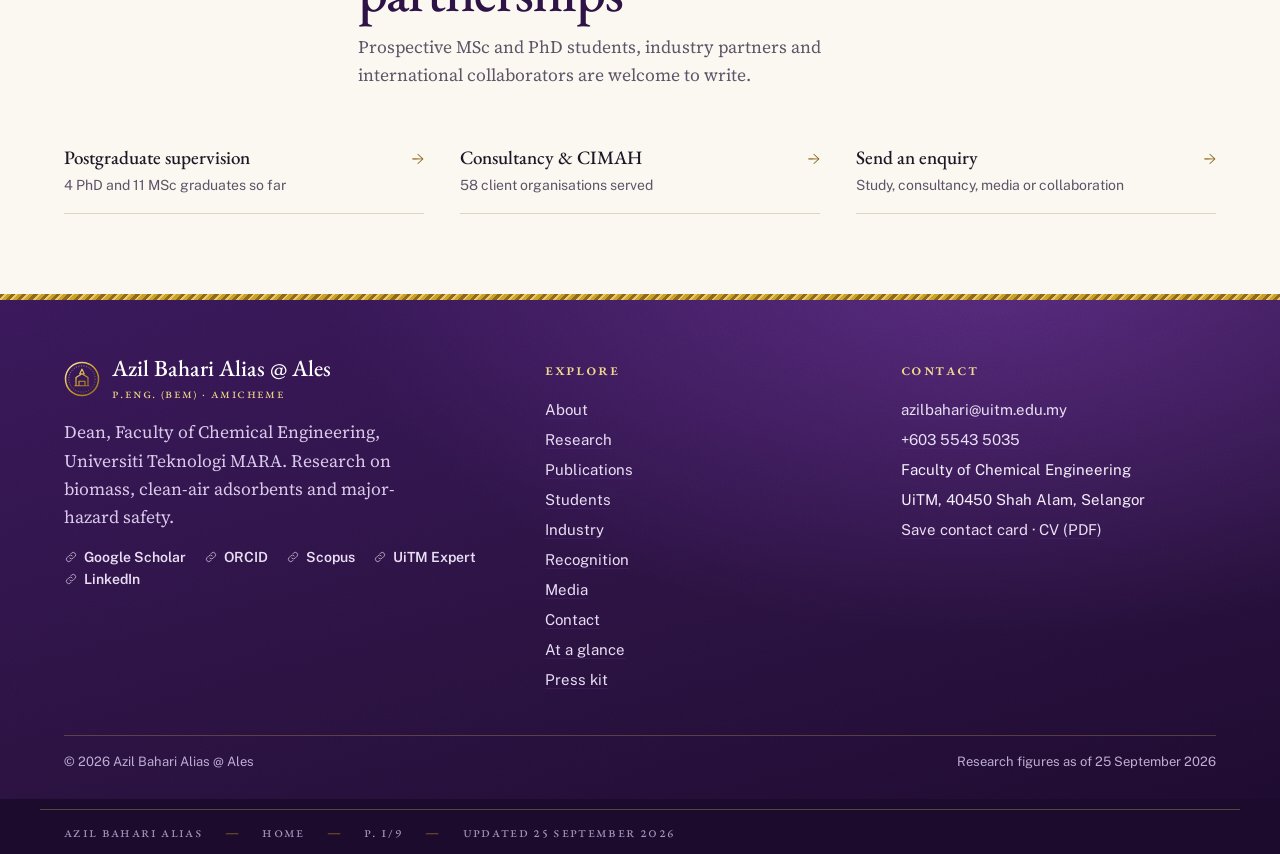
==== commit 874ea066: "Redesign: editorial restyle, interactive features, dark mode, search, offline, links" ====
--- a/index.html
+++ b/index.html
@@ -4,42 +4,41 @@
 <meta property="og:url" content="https://azilbahari.github.io/"><meta property="og:image" content="https://azilbahari.github.io/img/og.jpg"><meta name="twitter:card" content="summary_large_image">
 <meta name="theme-color" content="#2e1446"><link rel="icon" href="favicon.svg" type="image/svg+xml"><link rel="apple-touch-icon" href="img/touch.png">
 <link rel="preconnect" href="https://fonts.googleapis.com"><link rel="preconnect" href="https://fonts.gstatic.com" crossorigin>
-<link href="https://fonts.googleapis.com/css2?family=Cinzel:wght@500;600;700&family=Cormorant+Garamond:ital,wght@0,500;0,600;0,700;1,500&family=Public+Sans:wght@400;500;600;700&display=swap" rel="stylesheet">
-<link rel="stylesheet" href="style.css"><script type="application/ld+json">{"@context": "https://schema.org", "@type": "Person", "name": "Azil Bahari Alias @ Ales", "honorificPrefix": "Assoc. Prof. Ir. Dr.", "jobTitle": "Dean, Faculty of Chemical Engineering", "worksFor": {"@type": "CollegeOrUniversity", "name": "Universiti Teknologi MARA"}, "alumniOf": ["University of Melbourne", "Universiti Teknologi MARA", "Universiti Teknologi Malaysia"], "email": "mailto:azilbahari@uitm.edu.my", "url": "https://azilbahari.github.io/", "image": "https://azilbahari.github.io/img/portrait.jpg", "sameAs": ["https://scholar.google.com/citations?user=WMhAW5oAAAAJ", "https://orcid.org/0000-0002-6217-7392", "https://www.scopus.com/authid/detail.uri?authorId=24376439700", "https://expert.uitm.edu.my/expert/azilbahari", "https://my.linkedin.com/in/azil-bahari-alias-802880179"], "knowsAbout": ["Biomass valorisation", "Process safety", "CIMAH", "Activated carbon adsorbents", "Waste-to-energy", "Supercapacitors"]}</script></head><body>
+<link href="https://fonts.googleapis.com/css2?family=EB+Garamond:ital,wght@0,400..700;1,400..600&family=Source+Serif+4:ital,opsz,wght@0,8..60,400;0,8..60,600;1,8..60,400&family=Public+Sans:wght@400;500;600;700&display=swap" rel="stylesheet">
+<script>try{var t=localStorage.getItem('theme');document.documentElement.dataset.theme=t||(matchMedia('(prefers-color-scheme: dark)').matches?'dark':'light')}catch(e){}</script>
+<link rel="manifest" href="manifest.webmanifest"><link rel="stylesheet" href="style.css"><script type="application/ld+json">{"@context": "https://schema.org", "@type": "Person", "name": "Azil Bahari Alias @ Ales", "honorificPrefix": "Assoc. Prof. Ir. Dr.", "jobTitle": "Dean, Faculty of Chemical Engineering", "worksFor": {"@type": "CollegeOrUniversity", "name": "Universiti Teknologi MARA"}, "alumniOf": ["University of Melbourne", "Universiti Teknologi MARA", "Universiti Teknologi Malaysia"], "email": "mailto:azilbahari@uitm.edu.my", "url": "https://azilbahari.github.io/", "image": "https://azilbahari.github.io/img/portrait.jpg", "sameAs": ["https://scholar.google.com/citations?user=WMhAW5oAAAAJ", "https://orcid.org/0000-0002-6217-7392", "https://www.scopus.com/authid/detail.uri?authorId=24376439700", "https://expert.uitm.edu.my/expert/azilbahari", "https://my.linkedin.com/in/azil-bahari-alias-802880179"], "knowsAbout": ["Biomass valorisation", "Process safety", "CIMAH", "Activated carbon adsorbents", "Waste-to-energy", "Supercapacitors"]}</script><link rel="stylesheet" href="feat/hero.css"></head><body class="p-index">
 <a class="skip" href="#main">Skip to content</a>
 <header class="top"><div class="wrap"><a class="brand" href="index.html"><svg class="seal" viewBox="0 0 48 48" aria-hidden="true"><defs><linearGradient id="sg" x1="0" y1="0" x2="1" y2="1"><stop offset="0" stop-color="#fff1bf"/><stop offset=".5" stop-color="#c9a227"/><stop offset="1" stop-color="#8c6b1f"/></linearGradient></defs>
 <circle cx="24" cy="24" r="22" fill="none" stroke="url(#sg)" stroke-width="2"/><circle cx="24" cy="24" r="17.5" fill="none" stroke="url(#sg)" stroke-width=".8" stroke-dasharray="1.5 2"/>
 <path d="M24 11l3 6h-6z M16 33V22l8-5 8 5v11 M20 33v-6h8v6 M14 33h20" fill="none" stroke="url(#sg)" stroke-width="1.6" stroke-linejoin="round"/></svg><span><b>Azil Bahari</b><small>Assoc. Prof. Ir. Dr. · UiTM</small></span></a>
-<button class="menu" aria-expanded="false" aria-controls="nav">Menu</button><nav class="nav" id="nav" aria-label="Main"><a href="index.html" aria-current=page>Home</a><a href="about.html">About</a><a href="research.html">Research</a><a href="publications.html">Publications</a><a href="students.html">Students</a><a href="industry.html">Industry</a><a href="recognition.html">Recognition</a><a href="media.html">Media</a><a href="contact.html">Contact</a></nav></div></header>
-<main id="main"><section class="hero velvet"><div class="wrap"><div class="rv in">
-<div class="kicker">Associate Professor · Ir. · Dr.</div>
-<h1 class="foil">Azil Bahari<br>Alias <span class="at">@ Ales</span></h1>
-<p class="role">Dean, Faculty of Chemical Engineering<br>Universiti Teknologi MARA, Shah Alam</p>
-<div class="creds"><span class="chip"><svg class="" viewBox="0 0 24 24" fill="none" stroke="currentColor" stroke-width="1.7" stroke-linecap="round" stroke-linejoin="round" aria-hidden="true"><rect x="3" y="5" width="18" height="14" rx="2"/><circle cx="9" cy="11" r="2.5"/><path d="M5.5 16c.8-1.5 2-2 3.5-2s2.7.5 3.5 2M15 10h3M15 13h3"/></svg>Professional Engineer, BEM</span><span class="chip"><svg class="" viewBox="0 0 24 24" fill="none" stroke="currentColor" stroke-width="1.7" stroke-linecap="round" stroke-linejoin="round" aria-hidden="true"><path d="M2 9l10-5 10 5-10 5z"/><path d="M6 11v5c3 2 9 2 12 0v-5M22 9v6"/></svg>PhD, University of Melbourne</span><span class="chip"><svg class="" viewBox="0 0 24 24" fill="none" stroke="currentColor" stroke-width="1.7" stroke-linecap="round" stroke-linejoin="round" aria-hidden="true"><circle cx="9" cy="8" r="3.5"/><path d="M2 20c0-4 3-6 7-6s7 2 7 6M16 4a3.5 3.5 0 0 1 0 7M18 14c2.5.5 4 2.5 4 6"/></svg>Head, INPRES Research Group</span></div>
-<p class="lead">Two decades turning agricultural and industrial waste into clean energy and materials, and keeping Malaysia's hazardous plants safe.</p>
-<div class="btns"><a class="btn btn-gold" href="research.html"><svg class="" viewBox="0 0 24 24" fill="none" stroke="currentColor" stroke-width="1.7" stroke-linecap="round" stroke-linejoin="round" aria-hidden="true"><path d="M9 3h6M10 3v6l-6 10a2 2 0 0 0 2 3h12a2 2 0 0 0 2-3l-6-10V3"/><path d="M7 15h10"/></svg>Explore the research</a><a class="btn btn-line" href="cv.pdf"><svg class="" viewBox="0 0 24 24" fill="none" stroke="currentColor" stroke-width="1.7" stroke-linecap="round" stroke-linejoin="round" aria-hidden="true"><path d="M12 3v12M7 10l5 5 5-5M4 20h16"/></svg>Download CV</a><a class="btn btn-line" href="contact.html"><svg class="" viewBox="0 0 24 24" fill="none" stroke="currentColor" stroke-width="1.7" stroke-linecap="round" stroke-linejoin="round" aria-hidden="true"><rect x="3" y="5" width="18" height="14" rx="2"/><path d="M3 7l9 6 9-6"/></svg>Get in touch</a></div></div>
-<div class="arch rv in" aria-hidden="false"><div class="frame"><div><img src="img/portrait.jpg" alt="Assoc. Prof. Ir. Dr. Azil Bahari Alias, formal portrait" fetchpriority="high"></div></div>
-<div class="medal"><span>Obelisk<b>World</b>Invention Award · London 2008</span></div><div class="plinth"></div></div></div></section>
+<button class="menu" aria-expanded="false" aria-controls="nav">Menu</button><nav class="nav" id="nav" aria-label="Main"><a href="index.html" aria-current=page>Home</a><a href="about.html">About</a><a href="research.html">Research</a><a href="publications.html">Publications</a><a href="students.html">Students</a><a href="industry.html">Industry</a><a href="recognition.html">Recognition</a><a href="media.html">Media</a><a href="contact.html">Contact</a></nav><div class="cx-tools" data-index="search-index.json"><button class="cx-btn cx-search" type="button" aria-label="Search the site (press /)" aria-haspopup="dialog"><svg viewBox="0 0 24 24" fill="none" stroke="currentColor" stroke-width="1.4" stroke-linecap="round" aria-hidden="true"><circle cx="10.5" cy="10.5" r="6.5"/><path d="M15.5 15.5L21 21"/></svg><span>Search</span><kbd>/</kbd></button><button class="cx-btn cx-theme" type="button" aria-label="Switch to dark theme" aria-pressed="false"><svg class="cx-sun" viewBox="0 0 24 24" fill="none" stroke="currentColor" stroke-width="1.3" stroke-linecap="round" aria-hidden="true"><circle cx="12" cy="12" r="4.2"/><path d="M12 2.5v2.2M12 19.3v2.2M2.5 12h2.2M19.3 12h2.2M5.3 5.3l1.6 1.6M17.1 17.1l1.6 1.6M5.3 18.7l1.6-1.6M17.1 6.9l1.6-1.6"/></svg><svg class="cx-moon" viewBox="0 0 24 24" fill="none" stroke="currentColor" stroke-width="1.3" stroke-linecap="round" stroke-linejoin="round" aria-hidden="true"><path d="M19.5 14.6A8 8 0 0 1 9.4 4.5a8 8 0 1 0 10.1 10.1z"/><path d="M16.5 3.5v3M15 5h3" stroke-width="1"/></svg></button></div></div><div class="cx-progress" aria-hidden="true"><i></i></div></header>
+<main id="main"><section class="hero velvet wv-hero"><canvas class="wv-canvas" aria-hidden="true"></canvas><div class="wrap"><div class="hero-t rv in">
+<h1>Azil Bahari<br>Alias <i class="at">@ Ales</i></h1>
+<p class="creds">Associate Professor · Ir. Dr.<br>P.Eng. (<a class="xl" href="https://bem.org.my/" target=_blank rel=noopener>BEM</a>) · PhD (Melbourne)</p>
+<p class="role">Dean, <a class="xl" href="https://fkk.uitm.edu.my/" target=_blank rel=noopener>Faculty of Chemical Engineering</a><br><a class="xl" href="https://www.uitm.edu.my/" target=_blank rel=noopener>Universiti Teknologi MARA</a>, Shah Alam</p>
+<p class="lead">Chemical engineer at UiTM since 2004. He studies how palm, rice and coconut residues can be made into fuels and adsorbents, and how major-hazard plants can be run safely.</p>
+<div class="btns"><a class="btn btn-solid" href="cv.pdf">Download CV</a><a class="go" href="glance.html">At a glance</a><a class="go" href="research.html">Read the research</a></div></div>
+<figure class="arch rv in"><div class="frame"><img src="img/portrait.jpg" alt="Assoc. Prof. Ir. Dr. Azil Bahari Alias, formal portrait" fetchpriority="high"></div>
+<figcaption>Head, <a class="xl" href="https://inpres-uitm.github.io/" target=_blank rel=noopener>INPRES Research Group</a> · Obelisk World Invention Award, London 2008</figcaption></figure></div><div class="wv-legend" role="group" aria-label="Research outcomes shown in the background animation"><span class="wv-from">Biomass</span><span class="wv-arrow" aria-hidden="true">&rarr;</span><button type="button" data-mode="carbon" aria-pressed="true">Carbon</button><span aria-hidden="true">&middot;</span><button type="button" data-mode="energy" aria-pressed="false">Energy</button><span aria-hidden="true">&middot;</span><button type="button" data-mode="safety" aria-pressed="false">Safety</button></div></section>
 <div class="braid" aria-hidden="true"></div>
-<section class="s" style="padding-top:60px"><div class="wrap"><div class="stats"><div class="stat"><b><em data-count="1848">1,848</em></b><span>Google Scholar citations</span></div><div class="stat"><b><em data-count="18">18</em></b><span>h-index (Google Scholar)</span></div><div class="stat"><b><em data-count="72">72</em></b><span>Scopus-indexed outputs</span></div><div class="stat"><b><small>RM</small><em data-count="2.00">2.00</em><small>mil</small></b><span>research grants (37 projects)</span></div><div class="stat"><b><small>RM</small><em data-count="2.76">2.76</em><small>mil</small></b><span>consultancy (98 projects)</span></div><div class="stat"><b><em data-count="239">239</em></b><span>CIMAH & safety technical reports</span></div></div></div></section>
+<section class="s ledger-s"><div class="wrap"><div class="sh rv"><div class="kicker">The record</div><div><h2 id="in-figures">In figures</h2></div></div><div class="stats rv"><div class="stat"><b><em data-count="1848">1,848</em></b><span><a class="xl" href="https://scholar.google.com/citations?user=WMhAW5oAAAAJ" target=_blank rel=noopener>Google Scholar</a> citations</span></div><div class="stat"><b><em data-count="18">18</em></b><span>h-index (Google Scholar)</span></div><div class="stat"><b><em data-count="72">72</em></b><span>Scopus-indexed outputs</span></div><div class="stat"><b><small>RM</small><em data-count="2.0">2.0</em><small>million</small></b><span>research grants (37 projects)</span></div><div class="stat"><b><small>RM</small><em data-count="2.76">2.76</em><small>million</small></b><span><a class="il" href="industry.html">consultancy</a> (98 projects)</span></div><div class="stat"><b><em data-count="239">239</em></b><span><a class="il" href="industry.html#how-a-major-hazard-safety-case-works">CIMAH</a> & safety technical reports</span></div></div><p class="src">Figures as of 25 September 2026.</p></div></section>
 
-<section class="s alt"><div class="wrap"><div class="sh rv"><div><div class="kicker orn">From waste to value</div><h2>One research programme, four connected themes</h2></div><p>Each theme is backed by grants, graduates and publications, and most of it goes straight into industry.</p></div>
-<div class="flow rv"><ol class="flow-m"><li><div class="icon"><svg class="" viewBox="0 0 24 24" fill="none" stroke="currentColor" stroke-width="1.7" stroke-linecap="round" stroke-linejoin="round" aria-hidden="true"><path d="M12 22c4 0 7-3 7-7 0-4-3-6-4-10-2 2-3 4-3 6-1-1-2-2-2-4-3 3-5 5-5 8 0 4 3 7 7 7z"/></svg></div><div><b>Agricultural & industrial waste</b><span>palm shell · EFB · rice husk · sludge</span></div></li><li><div class="icon"><svg class="" viewBox="0 0 24 24" fill="none" stroke="currentColor" stroke-width="1.7" stroke-linecap="round" stroke-linejoin="round" aria-hidden="true"><path d="M9 3h6M10 3v6l-6 10a2 2 0 0 0 2 3h12a2 2 0 0 0 2-3l-6-10V3"/><path d="M7 15h10"/></svg></div><div><b>Thermochemical conversion</b><span>pyrolysis · combustion · gasification</span></div></li><li><div class="icon"><svg class="" viewBox="0 0 24 24" fill="none" stroke="currentColor" stroke-width="1.7" stroke-linecap="round" stroke-linejoin="round" aria-hidden="true"><path d="M12 2l2.4 6.6L21 11l-6.6 2.4L12 20l-2.4-6.6L3 11l6.6-2.4z"/></svg></div><div><b>Engineered carbons</b><span>activated carbon · xerogel · aerogel</span></div></li><li><div class="icon"><svg class="" viewBox="0 0 24 24" fill="none" stroke="currentColor" stroke-width="1.7" stroke-linecap="round" stroke-linejoin="round" aria-hidden="true"><path d="M12 3l8 3v6c0 5-3.5 8-8 9-4.5-1-8-4-8-9V6z"/><path d="M9 12l2 2 4-4"/></svg></div><div><b>Clean air, energy & safety</b><span>gas capture · supercapacitors · safer plants</span></div></li></ol><svg viewBox="0 0 1018 190" role="img" aria-label="From waste to value: waste, conversion, engineered carbons, clean air energy and safety">
-<defs><linearGradient id="pipe" x1="0" x2="1"><stop offset="0" stop-color="#8c6b1f"/><stop offset=".5" stop-color="#e9c766"/><stop offset="1" stop-color="#8c6b1f"/></linearGradient></defs><g transform="translate(10,20)"><rect width="230" height="150" rx="16" fill="#fbf8f1" stroke="#e4dccb"/><circle cx="115.0" cy="44" r="26" fill="#3a1959" stroke="#e9c766" stroke-width="2"/><g transform="translate(102.0,31) scale(1.08)" stroke="#f1d98a" fill="none" stroke-width="1.7" stroke-linecap="round" stroke-linejoin="round"><path d="M12 22c4 0 7-3 7-7 0-4-3-6-4-10-2 2-3 4-3 6-1-1-2-2-2-4-3 3-5 5-5 8 0 4 3 7 7 7z"/></g><text x="115.0" y="96" text-anchor="middle" font-size="15" font-weight="700" fill="#2e1446">Agricultural & industrial waste</text><text x="115.0" y="120" text-anchor="middle" font-size="12" fill="#5d5468">palm shell · EFB · rice husk · sludge</text><text x="115.0" y="140" text-anchor="middle" font-size="10.5" font-weight="700" letter-spacing="2" fill="#8c6b1f">STEP 1</text></g><path class="pipe" d="M236,95 H270"/><path class="stream" d="M236,95 H270"/><g transform="translate(266,20)"><rect width="230" height="150" rx="16" fill="#fbf8f1" stroke="#e4dccb"/><circle cx="115.0" cy="44" r="26" fill="#3a1959" stroke="#e9c766" stroke-width="2"/><g transform="translate(102.0,31) scale(1.08)" stroke="#f1d98a" fill="none" stroke-width="1.7" stroke-linecap="round" stroke-linejoin="round"><path d="M9 3h6M10 3v6l-6 10a2 2 0 0 0 2 3h12a2 2 0 0 0 2-3l-6-10V3"/><path d="M7 15h10"/></g><text x="115.0" y="96" text-anchor="middle" font-size="15" font-weight="700" fill="#2e1446">Thermochemical conversion</text><text x="115.0" y="120" text-anchor="middle" font-size="12" fill="#5d5468">pyrolysis · combustion · gasification</text><text x="115.0" y="140" text-anchor="middle" font-size="10.5" font-weight="700" letter-spacing="2" fill="#8c6b1f">STEP 2</text></g><path class="pipe" d="M492,95 H526"/><path class="stream" d="M492,95 H526"/><g transform="translate(522,20)"><rect width="230" height="150" rx="16" fill="#fbf8f1" stroke="#e4dccb"/><circle cx="115.0" cy="44" r="26" fill="#3a1959" stroke="#e9c766" stroke-width="2"/><g transform="translate(102.0,31) scale(1.08)" stroke="#f1d98a" fill="none" stroke-width="1.7" stroke-linecap="round" stroke-linejoin="round"><path d="M12 2l2.4 6.6L21 11l-6.6 2.4L12 20l-2.4-6.6L3 11l6.6-2.4z"/></g><text x="115.0" y="96" text-anchor="middle" font-size="15" font-weight="700" fill="#2e1446">Engineered carbons</text><text x="115.0" y="120" text-anchor="middle" font-size="12" fill="#5d5468">activated carbon · xerogel · aerogel</text><text x="115.0" y="140" text-anchor="middle" font-size="10.5" font-weight="700" letter-spacing="2" fill="#8c6b1f">STEP 3</text></g><path class="pipe" d="M748,95 H782"/><path class="stream" d="M748,95 H782"/><g transform="translate(778,20)"><rect width="230" height="150" rx="16" fill="#fbf8f1" stroke="#e4dccb"/><circle cx="115.0" cy="44" r="26" fill="#3a1959" stroke="#e9c766" stroke-width="2"/><g transform="translate(102.0,31) scale(1.08)" stroke="#f1d98a" fill="none" stroke-width="1.7" stroke-linecap="round" stroke-linejoin="round"><path d="M12 3l8 3v6c0 5-3.5 8-8 9-4.5-1-8-4-8-9V6z"/><path d="M9 12l2 2 4-4"/></g><text x="115.0" y="96" text-anchor="middle" font-size="15" font-weight="700" fill="#2e1446">Clean air, energy & safety</text><text x="115.0" y="120" text-anchor="middle" font-size="12" fill="#5d5468">gas capture · supercapacitors · safer plants</text><text x="115.0" y="140" text-anchor="middle" font-size="10.5" font-weight="700" letter-spacing="2" fill="#8c6b1f">STEP 4</text></g></svg></div><div class="grid g4" style="margin-top:22px"><article class="card rv"><div class="icon"><svg class="" viewBox="0 0 24 24" fill="none" stroke="currentColor" stroke-width="1.7" stroke-linecap="round" stroke-linejoin="round" aria-hidden="true"><path d="M12 22c4 0 7-3 7-7 0-4-3-6-4-10-2 2-3 4-3 6-1-1-2-2-2-4-3 3-5 5-5 8 0 4 3 7 7 7z"/></svg></div><h3>Biomass & waste to fuel</h3><p class="muted" style="margin:0;font-size:15.5px">Combustion, co-firing and torrefaction of palm and rice residues with Malaysian coal, gasification for hydrogen, and waste-to-energy. Includes his most-cited paper in <i>Bioresource Technology</i> (426 Scopus citations).</p></article><article class="card rv"><div class="icon"><svg class="" viewBox="0 0 24 24" fill="none" stroke="currentColor" stroke-width="1.7" stroke-linecap="round" stroke-linejoin="round" aria-hidden="true"><path d="M3 8h11a3 3 0 1 0-3-3M3 12h16a3 3 0 1 1-3 3M3 16h8"/></svg></div><h3>Adsorbents for clean air</h3><p class="muted" style="margin:0;font-size:15.5px">Biochar, activated carbon and xerogel adsorbents from coconut shell, palm kernel shell and empty fruit bunch that capture SO₂, H₂S, CO₂ and volatile organic compounds, including gas-mask filters designed for Malaysia's climate.</p></article><article class="card rv"><div class="icon"><svg class="" viewBox="0 0 24 24" fill="none" stroke="currentColor" stroke-width="1.7" stroke-linecap="round" stroke-linejoin="round" aria-hidden="true"><rect x="2" y="7" width="17" height="10" rx="2"/><path d="M22 11v2M6 10v4M10 10v4"/></svg></div><h3>Sustainable materials & energy storage</h3><p class="muted" style="margin:0;font-size:15.5px">Cellulose and bamboo hydrogels, aerogels and biochar electrodes for flexible supercapacitors, with a Q1 review in <i>Renewable & Sustainable Energy Reviews</i> (2025) and an international AI-assisted materials grant (2026).</p></article><article class="card rv"><div class="icon"><svg class="" viewBox="0 0 24 24" fill="none" stroke="currentColor" stroke-width="1.7" stroke-linecap="round" stroke-linejoin="round" aria-hidden="true"><path d="M12 3l8 3v6c0 5-3.5 8-8 9-4.5-1-8-4-8-9V6z"/><path d="M9 12l2 2 4-4"/></svg></div><h3>Process safety & risk</h3><p class="muted" style="margin:0;font-size:15.5px">Vapour cloud explosion and fire modelling, dynamic risk assessment and CIMAH compliance, feeding directly into 81 CIMAH consultancy projects and industry training.</p></article></div>
-<p style="margin-top:26px"><a class="btn btn-ink" href="research.html"><svg class="" viewBox="0 0 24 24" fill="none" stroke="currentColor" stroke-width="1.7" stroke-linecap="round" stroke-linejoin="round" aria-hidden="true"><path d="M3 3v18h18"/><path d="M7 15l4-4 3 3 6-7"/></svg>Research, impact & funding</a></p></div></section>
+<section class="s alt"><div class="wrap"><div class="sh rv"><div class="kicker">Research</div><div><h2 id="four-themes">Four themes</h2><p>The fourth theme feeds directly into 81 CIMAH consultancy projects.</p></div></div>
+<div class="grid g4"><article class="card rv"><span class="num">01</span><h3 id="biomass-waste-to-fuel">Biomass & waste to fuel</h3><p class="muted" style="margin:0;font-size:15.5px">Combustion, co-firing and torrefaction of palm and rice residues with Malaysian coal, gasification for hydrogen, and waste-to-energy. Includes his most-cited paper in <i><a class="xl" href="https://www.sciencedirect.com/journal/bioresource-technology" target=_blank rel=noopener>Bioresource Technology</a></i> (426 <a class="xl" href="https://www.scopus.com/authid/detail.uri?authorId=24376439700" target=_blank rel=noopener>Scopus</a> citations).</p></article><article class="card rv"><span class="num">02</span><h3 id="adsorbents-for-clean-air">Adsorbents for clean air</h3><p class="muted" style="margin:0;font-size:15.5px">Biochar, activated carbon and xerogel adsorbents from coconut shell, palm kernel shell and empty fruit bunch that capture SO₂, H₂S, CO₂ and volatile organic compounds, including gas-mask filters designed for Malaysia's climate.</p></article><article class="card rv"><span class="num">03</span><h3 id="sustainable-materials-energy-storage">Sustainable materials & energy storage</h3><p class="muted" style="margin:0;font-size:15.5px">Cellulose and bamboo hydrogels, aerogels and biochar electrodes for flexible supercapacitors, with a <a class="il" href="publications.html#selected-q1-and-q2-journal-papers-23">Q1</a> review in <i><a class="xl" href="https://www.sciencedirect.com/journal/renewable-and-sustainable-energy-reviews" target=_blank rel=noopener>Renewable & Sustainable Energy Reviews</a></i> (2025) and an international AI-assisted materials grant (2026).</p></article><article class="card rv"><span class="num">04</span><h3 id="process-safety-risk">Process safety & risk</h3><p class="muted" style="margin:0;font-size:15.5px">Vapour cloud explosion and fire modelling, dynamic risk assessment and CIMAH compliance, feeding directly into 81 CIMAH consultancy projects and industry training.</p></article></div>
+<p style="margin-top:26px"><a class="go" href="research.html">Research, impact and funding</a></p></div></section>
 
-<section class="s"><div class="wrap"><div class="sh rv"><div><div class="kicker orn">Now</div><h2>Recent milestones</h2></div></div>
+<section class="s"><div class="wrap"><div class="sh rv"><div class="kicker">Latest</div><div><h2 id="recent-milestones">Recent milestones</h2></div></div>
 <div class="grid g3">
-<article class="card gilt rv"><div class="icon"><svg class="" viewBox="0 0 24 24" fill="none" stroke="currentColor" stroke-width="1.7" stroke-linecap="round" stroke-linejoin="round" aria-hidden="true"><path d="M3 21h18M5 21V8l7-5 7 5v13M9 21v-6h6v6M9 11h.01M15 11h.01"/></svg></div><div class="kicker">2025 – present</div><h3>Dean, Faculty of Chemical Engineering</h3><p class="muted">Leads a faculty of five campuses and around 190 academics. In 2025 the faculty won UiTM's 6-Star Responsibility Centre award and the Consistent Excellence Award (Gold).</p></article>
-<article class="card gilt rv"><div class="icon"><svg class="" viewBox="0 0 24 24" fill="none" stroke="currentColor" stroke-width="1.7" stroke-linecap="round" stroke-linejoin="round" aria-hidden="true"><circle cx="12" cy="12" r="9"/><path d="M3 12h18M12 3c3 3 3 15 0 18M12 3c-3 3-3 15 0 18"/></svg></div><div class="kicker">2026 – 2028</div><h3>Malaysia–Thailand research partnership</h3><p class="muted">Principal Investigator of an international grant on biochar supercapacitors optimised with AI and machine learning.</p></article>
-<article class="card gilt rv"><div class="icon"><svg class="" viewBox="0 0 24 24" fill="none" stroke="currentColor" stroke-width="1.7" stroke-linecap="round" stroke-linejoin="round" aria-hidden="true"><circle cx="12" cy="15" r="6"/><path d="M8 3l4 6 4-6M12 13v4"/></svg></div><div class="kicker">2024</div><h3>Best Research Group & Most Publications</h3><p class="muted">INPRES was named Best Research Group at the College of Engineering, and he won the overall Most Publications Award.</p></article>
+<article class="card gilt rv"><div class="kicker">2025 – present</div><h3 id="dean-faculty-of-chemical-engineering">Dean, Faculty of Chemical Engineering</h3><p class="muted">Leads a faculty of five campuses and around 190 academics. In 2025 the faculty won UiTM's 6-Star Responsibility Centre award and the Consistent Excellence Award (Gold).</p></article>
+<article class="card gilt rv"><div class="kicker">2026 – 2028</div><h3 id="malaysia-thailand-research-partnership">Malaysia–Thailand research partnership</h3><p class="muted">Principal Investigator of an international grant on biochar supercapacitors optimised with AI and machine learning.</p></article>
+<article class="card gilt rv"><div class="kicker">2024</div><h3 id="best-research-group-most-publications">Best Research Group & Most Publications</h3><p class="muted">INPRES was named Best Research Group at the College of Engineering, and he won the overall Most Publications Award.</p></article>
 </div></div></section>
 
 <section class="band velvet"><div class="wrap"><div class="rv"><div class="kicker">In the media</div><blockquote class="quote" style="margin-top:18px">Waste-to-energy should be a central pillar of Malaysia's waste and energy strategy.</blockquote>
 <p style="color:#cdbbe0;margin-top:16px">Paraphrased from <a style="color:var(--gold-lite)" href="https://www.freemalaysiatoday.com/category/bahasa/tempatan/2026/05/13/krisis-tenaga-desak-malaysia-percepat-agenda-wte-kata-pakar" target="_blank" rel="noopener">Free Malaysia Today, 13 May 2026</a></p></div>
 <div class="grid g2 rv"><figure class="ph "><img src="img/talk-education5.jpg" alt="Speaking at an Education 5.0 session" loading="lazy" style="object-position:50% 25%"><figcaption>Speaking at an Education 5.0 session</figcaption></figure><figure class="ph "><img src="img/site-visit.jpg" alt="On site at an industrial facility" loading="lazy" style="object-position:50% 30%"><figcaption>On site at an industrial facility</figcaption></figure></div></div></section>
 
-<section class="s"><div class="wrap"><div class="sh rv"><div><div class="kicker orn">Join the group</div><h2>Postgraduate study and partnerships</h2></div><p>He welcomes enquiries from prospective MSc and PhD students, industry partners and international collaborators.</p></div>
+<section class="s"><div class="wrap"><div class="sh rv"><div class="kicker">Enquiries</div><div><h2 id="postgraduate-study-and-partnerships">Postgraduate study and partnerships</h2><p>Prospective MSc and PhD students, industry partners and international collaborators are welcome to write.</p></div></div>
 <div class="grid g3">
 <a class="dl rv" href="students.html"><svg class="" viewBox="0 0 24 24" fill="none" stroke="currentColor" stroke-width="1.7" stroke-linecap="round" stroke-linejoin="round" aria-hidden="true"><path d="M2 9l10-5 10 5-10 5z"/><path d="M6 11v5c3 2 9 2 12 0v-5M22 9v6"/></svg><span><b>Postgraduate supervision</b><small>4 PhD and 11 MSc graduates so far</small></span></a>
 <a class="dl rv" href="industry.html"><svg class="" viewBox="0 0 24 24" fill="none" stroke="currentColor" stroke-width="1.7" stroke-linecap="round" stroke-linejoin="round" aria-hidden="true"><path d="M3 21V10l6 4V10l6 4V6h4v15z"/><path d="M7 18h2M13 18h2"/></svg><span><b>Consultancy & CIMAH</b><small>58 client organisations served</small></span></a>
@@ -50,9 +49,10 @@
 <div><a class="brand" href="index.html"><svg class="seal" viewBox="0 0 48 48" aria-hidden="true"><defs><linearGradient id="sg" x1="0" y1="0" x2="1" y2="1"><stop offset="0" stop-color="#fff1bf"/><stop offset=".5" stop-color="#c9a227"/><stop offset="1" stop-color="#8c6b1f"/></linearGradient></defs>
 <circle cx="24" cy="24" r="22" fill="none" stroke="url(#sg)" stroke-width="2"/><circle cx="24" cy="24" r="17.5" fill="none" stroke="url(#sg)" stroke-width=".8" stroke-dasharray="1.5 2"/>
 <path d="M24 11l3 6h-6z M16 33V22l8-5 8 5v11 M20 33v-6h8v6 M14 33h20" fill="none" stroke="url(#sg)" stroke-width="1.6" stroke-linejoin="round"/></svg><span><b>Azil Bahari Alias @ Ales</b><small>P.Eng. (BEM) · AMIChemE</small></span></a>
-<p style="color:#d9c9ea;max-width:40ch;margin-top:16px">Dean, Faculty of Chemical Engineering, Universiti Teknologi MARA. Turning waste into clean energy and materials, safely.</p><div class="ids"><a href="https://scholar.google.com/citations?user=WMhAW5oAAAAJ" target="_blank" rel="noopener"><svg class="" viewBox="0 0 24 24" fill="none" stroke="currentColor" stroke-width="1.7" stroke-linecap="round" stroke-linejoin="round" aria-hidden="true"><path d="M10 14a4 4 0 0 0 5.7 0l3-3a4 4 0 0 0-5.7-5.7l-1 1M14 10a4 4 0 0 0-5.7 0l-3 3a4 4 0 0 0 5.7 5.7l1-1"/></svg>Google Scholar</a><a href="https://orcid.org/0000-0002-6217-7392" target="_blank" rel="noopener"><svg class="" viewBox="0 0 24 24" fill="none" stroke="currentColor" stroke-width="1.7" stroke-linecap="round" stroke-linejoin="round" aria-hidden="true"><path d="M10 14a4 4 0 0 0 5.7 0l3-3a4 4 0 0 0-5.7-5.7l-1 1M14 10a4 4 0 0 0-5.7 0l-3 3a4 4 0 0 0 5.7 5.7l1-1"/></svg>ORCID</a><a href="https://www.scopus.com/authid/detail.uri?authorId=24376439700" target="_blank" rel="noopener"><svg class="" viewBox="0 0 24 24" fill="none" stroke="currentColor" stroke-width="1.7" stroke-linecap="round" stroke-linejoin="round" aria-hidden="true"><path d="M10 14a4 4 0 0 0 5.7 0l3-3a4 4 0 0 0-5.7-5.7l-1 1M14 10a4 4 0 0 0-5.7 0l-3 3a4 4 0 0 0 5.7 5.7l1-1"/></svg>Scopus</a><a href="https://expert.uitm.edu.my/expert/azilbahari" target="_blank" rel="noopener"><svg class="" viewBox="0 0 24 24" fill="none" stroke="currentColor" stroke-width="1.7" stroke-linecap="round" stroke-linejoin="round" aria-hidden="true"><path d="M10 14a4 4 0 0 0 5.7 0l3-3a4 4 0 0 0-5.7-5.7l-1 1M14 10a4 4 0 0 0-5.7 0l-3 3a4 4 0 0 0 5.7 5.7l1-1"/></svg>UiTM Expert</a><a href="https://my.linkedin.com/in/azil-bahari-alias-802880179" target="_blank" rel="noopener"><svg class="" viewBox="0 0 24 24" fill="none" stroke="currentColor" stroke-width="1.7" stroke-linecap="round" stroke-linejoin="round" aria-hidden="true"><path d="M10 14a4 4 0 0 0 5.7 0l3-3a4 4 0 0 0-5.7-5.7l-1 1M14 10a4 4 0 0 0-5.7 0l-3 3a4 4 0 0 0 5.7 5.7l1-1"/></svg>LinkedIn</a></div></div>
-<div><h4>Explore</h4><ul><li><a href="about.html">About</a></li><li><a href="research.html">Research</a></li><li><a href="publications.html">Publications</a></li><li><a href="students.html">Students</a></li><li><a href="industry.html">Industry</a></li><li><a href="recognition.html">Recognition</a></li><li><a href="media.html">Media</a></li><li><a href="contact.html">Contact</a></li></ul></div>
+<p style="color:#d9c9ea;max-width:40ch;margin-top:16px">Dean, Faculty of Chemical Engineering, Universiti Teknologi MARA. Research on biomass, clean-air adsorbents and major-hazard safety.</p><div class="ids"><a href="https://scholar.google.com/citations?user=WMhAW5oAAAAJ" target="_blank" rel="noopener"><svg class="" viewBox="0 0 24 24" fill="none" stroke="currentColor" stroke-width="1.7" stroke-linecap="round" stroke-linejoin="round" aria-hidden="true"><path d="M10 14a4 4 0 0 0 5.7 0l3-3a4 4 0 0 0-5.7-5.7l-1 1M14 10a4 4 0 0 0-5.7 0l-3 3a4 4 0 0 0 5.7 5.7l1-1"/></svg>Google Scholar</a><a href="https://orcid.org/0000-0002-6217-7392" target="_blank" rel="noopener"><svg class="" viewBox="0 0 24 24" fill="none" stroke="currentColor" stroke-width="1.7" stroke-linecap="round" stroke-linejoin="round" aria-hidden="true"><path d="M10 14a4 4 0 0 0 5.7 0l3-3a4 4 0 0 0-5.7-5.7l-1 1M14 10a4 4 0 0 0-5.7 0l-3 3a4 4 0 0 0 5.7 5.7l1-1"/></svg>ORCID</a><a href="https://www.scopus.com/authid/detail.uri?authorId=24376439700" target="_blank" rel="noopener"><svg class="" viewBox="0 0 24 24" fill="none" stroke="currentColor" stroke-width="1.7" stroke-linecap="round" stroke-linejoin="round" aria-hidden="true"><path d="M10 14a4 4 0 0 0 5.7 0l3-3a4 4 0 0 0-5.7-5.7l-1 1M14 10a4 4 0 0 0-5.7 0l-3 3a4 4 0 0 0 5.7 5.7l1-1"/></svg>Scopus</a><a href="https://expert.uitm.edu.my/expert/azilbahari" target="_blank" rel="noopener"><svg class="" viewBox="0 0 24 24" fill="none" stroke="currentColor" stroke-width="1.7" stroke-linecap="round" stroke-linejoin="round" aria-hidden="true"><path d="M10 14a4 4 0 0 0 5.7 0l3-3a4 4 0 0 0-5.7-5.7l-1 1M14 10a4 4 0 0 0-5.7 0l-3 3a4 4 0 0 0 5.7 5.7l1-1"/></svg>UiTM Expert</a><a href="https://my.linkedin.com/in/azil-bahari-alias-802880179" target="_blank" rel="noopener"><svg class="" viewBox="0 0 24 24" fill="none" stroke="currentColor" stroke-width="1.7" stroke-linecap="round" stroke-linejoin="round" aria-hidden="true"><path d="M10 14a4 4 0 0 0 5.7 0l3-3a4 4 0 0 0-5.7-5.7l-1 1M14 10a4 4 0 0 0-5.7 0l-3 3a4 4 0 0 0 5.7 5.7l1-1"/></svg>LinkedIn</a></div></div>
+<div><h4>Explore</h4><ul><li><a href="about.html">About</a></li><li><a href="research.html">Research</a></li><li><a href="publications.html">Publications</a></li><li><a href="students.html">Students</a></li><li><a href="industry.html">Industry</a></li><li><a href="recognition.html">Recognition</a></li><li><a href="media.html">Media</a></li><li><a href="contact.html">Contact</a></li><li><a href="glance.html">At a glance</a></li><li><a href="press.html">Press kit</a></li></ul></div>
 <div><h4>Contact</h4><ul><li><a href="mailto:azilbahari@uitm.edu.my">azilbahari@uitm.edu.my</a></li><li><a href="tel:+60355435035">+603 5543 5035</a></li>
 <li>Faculty of Chemical Engineering<br>UiTM, 40450 Shah Alam, Selangor</li><li><a href="azil-bahari.vcf">Save contact card</a> · <a href="cv.pdf">CV (PDF)</a></li></ul></div></div>
 <div class="base"><span>© 2026 Azil Bahari Alias @ Ales</span><span>Research figures as of 25 September 2026</span></div></div></footer>
-<script src="site.js" defer></script></body></html>+<div class="folio"><div class="wrap"><span>Azil Bahari Alias</span><span>Home</span><span>p. 1/9</span><span>Updated 25 September 2026</span></div></div>
+<script src="site.js" defer></script><script src="feat/chrome.js" defer></script><script src="feat/hero.js" defer></script></body></html>
--- a/style.css
+++ b/style.css
@@ -1,238 +1,272 @@
-/* Academic regalia: aubergine velvet, gold foil, ivory parchment */
+/* Azil Bahari: editorial academic. Aubergine velvet, gold rule, ivory paper. */
 :root{
   --velvet:#2e1446; --velvet-2:#4a2170; --purple:#5b2c83; --purple-soft:#efe8f6;
   --gold:#c9a227; --gold-deep:#8c6b1f; --gold-lite:#f1d98a;
-  --foil:linear-gradient(100deg,#8c6b1f 0%,#e9c766 22%,#fff1bf 34%,#c9a227 48%,#8c6b1f 64%,#e2bd59 82%,#a8832a 100%);
-  --ivory:#fbf8f1; --paper:#fffdf8; --ink:#1e1726; --muted:#5d5468; --rule:#e4dccb;
-  --serif:"Cormorant Garamond",Georgia,serif; --caps:"Cinzel",Georgia,serif; --sans:"Public Sans",system-ui,sans-serif;
-  --wrap:1180px; --r:14px;
-  --shadow:0 1px 2px rgba(46,20,70,.06),0 10px 30px -12px rgba(46,20,70,.22);
-}
+  --foil:linear-gradient(100deg,#a8832a 0%,#e9c766 30%,#fff1bf 42%,#c9a227 60%,#a8832a 100%);
+  --ivory:#fbf8f1; --paper:#fffdf8; --ink:#1e1726; --muted:#5d5468; --rule:#ddd3bf;
+  --serif:"EB Garamond",Garamond,Georgia,serif; --text:"Source Serif 4",Georgia,serif; --sans:"Public Sans",system-ui,sans-serif;
+  --caps:"EB Garamond",Garamond,Georgia,serif; /* used with font-variant-caps:all-small-caps */
+  --wrap:1200px; --r:2px; --shadow:none;
+  --ease:cubic-bezier(.2,.7,.1,1); --t1:180ms; --t2:700ms;
+}
+@view-transition{navigation:auto}
+::view-transition-old(root),::view-transition-new(root){animation-duration:250ms}
 *{box-sizing:border-box}
 html{scroll-behavior:smooth;-webkit-text-size-adjust:100%}
-body{margin:0;background:var(--ivory);color:var(--ink);font:400 17px/1.65 var(--sans);overflow-x:hidden}
+body{margin:0;background:var(--ivory);color:var(--ink);font:400 17.5px/1.62 var(--text);overflow-x:hidden;font-feature-settings:"onum"}
 img{max-width:100%;display:block}
-a{color:var(--purple);text-decoration-thickness:1px;text-underline-offset:3px}
-a:hover{color:var(--gold-deep)}
-:focus-visible{outline:3px solid var(--gold);outline-offset:3px;border-radius:4px}
+a{color:var(--purple);text-decoration:none;background:linear-gradient(var(--gold),var(--gold)) 0 100%/0 1px no-repeat;transition:background-size var(--t1) var(--ease),color var(--t1)}
+a:hover{background-size:100% 1px;color:var(--velvet)}
+p a,li a,td a,.note a{text-decoration:underline;text-decoration-color:rgba(91,44,131,.3);text-underline-offset:3px}
+a.xl,a.il{color:inherit;background:none;text-decoration:underline 1px;text-decoration-color:color-mix(in srgb,var(--gold-deep) 60%,transparent);text-underline-offset:3px;transition:text-decoration-color var(--t1)}
+a.xl:hover,a.il:hover{color:inherit;text-decoration-color:var(--gold)}
+a.xl::after{content:"\2009\2197";font-size:.68em;vertical-align:.3em;color:var(--gold-deep);font-family:var(--sans)}
+.velvet a.xl::after{color:var(--gold)}
+:focus-visible{outline:2px solid var(--gold);outline-offset:3px}
 .wrap{max-width:var(--wrap);margin:0 auto;padding:0 24px}
 .skip{position:absolute;left:-999px;top:8px;background:var(--gold);color:var(--ink);padding:8px 14px;z-index:99}
 .skip:focus{left:8px}
-
-/* ---------- textures ---------- */
-.velvet{background:
-  radial-gradient(1200px 600px at 75% -10%,rgba(122,62,170,.55),transparent 60%),
-  radial-gradient(900px 500px at 0% 110%,rgba(90,40,130,.6),transparent 60%),
-  linear-gradient(160deg,#3a1959 0%,#2a1240 55%,#1f0c31 100%);
+h1,h2,h3,h4{font-family:var(--serif);font-weight:500;font-feature-settings:"lnum"}
+h3{font:500 24px/1.18 var(--serif);margin:0 0 8px;letter-spacing:-.005em}
+.muted{color:var(--muted)}
+.note{font:400 13.5px/1.5 var(--sans);color:var(--muted)}
+
+/* small caps label (one treatment everywhere) */
+.kicker,.rh,.creds,.src,.folio,.tl .yr,.tbl th,.filters label,.press .src,.md .y,footer h4,.arch figcaption,.ph figcaption{
+  font-family:var(--caps);font-variant-caps:all-small-caps;letter-spacing:.09em;font-feature-settings:"lnum"}
+.kicker{font-size:17px;line-height:1.3;color:var(--gold-deep);font-weight:500}
+.velvet .kicker{color:var(--gold-lite)}
+
+/* ---------- velvet (home hero + footer only) ---------- */
+.velvet{background:radial-gradient(1100px 620px at 78% -10%,rgba(122,62,170,.5),transparent 62%),linear-gradient(165deg,#371756 0%,#28113d 60%,#1d0b2e 100%);
   color:#f4eefa;position:relative;isolation:isolate}
-.velvet::before{content:"";position:absolute;inset:0;z-index:-1;opacity:.22;mix-blend-mode:overlay;
+.velvet::before{content:"";position:absolute;inset:0;z-index:-1;opacity:.16;mix-blend-mode:overlay;pointer-events:none;
   background-image:url("data:image/svg+xml,%3Csvg xmlns='http://www.w3.org/2000/svg' width='220' height='220'%3E%3Cfilter id='n'%3E%3CfeTurbulence type='fractalNoise' baseFrequency='.85' numOctaves='3' stitchTiles='stitch'/%3E%3CfeColorMatrix values='0 0 0 0 1 0 0 0 0 1 0 0 0 0 1 0 0 0 .9 0'/%3E%3C/filter%3E%3Crect width='100%25' height='100%25' filter='url(%23n)'/%3E%3C/svg%3E")}
-.velvet::after{content:"";position:absolute;inset:0;z-index:-1;pointer-events:none;
-  background:repeating-linear-gradient(115deg,rgba(255,255,255,.018) 0 2px,transparent 2px 7px)}
-.foil{background:var(--foil);background-size:220% 100%;-webkit-background-clip:text;background-clip:text;color:transparent;
-  animation:shimmer 9s ease-in-out infinite}
-@keyframes shimmer{0%,100%{background-position:0% 50%}50%{background-position:100% 50%}}
-.braid{height:10px;background:
-  linear-gradient(90deg,transparent,rgba(0,0,0,.0)),
-  repeating-linear-gradient(135deg,#8c6b1f 0 4px,#e9c766 4px 7px,#c9a227 7px 10px);
-  box-shadow:inset 0 1px 0 rgba(255,255,255,.4),inset 0 -1px 0 rgba(0,0,0,.25)}
+.foil{background:var(--foil);background-size:100% 100%;-webkit-background-clip:text;background-clip:text;color:transparent}
+.braid{height:6px;background:repeating-linear-gradient(135deg,#8c6b1f 0 3px,#e9c766 3px 5px,#c9a227 5px 8px)}
+body:not(.p-index) main+.braid{height:3px;background:var(--gold)}
 
 /* ---------- header ---------- */
-.top{position:sticky;top:0;z-index:50;background:rgba(36,15,54,.92);backdrop-filter:saturate(1.4) blur(10px);color:#efe6f7;
-  border-bottom:1px solid rgba(201,162,39,.35)}
-.top .wrap{display:flex;align-items:center;gap:20px;height:68px}
-.brand{display:flex;align-items:center;gap:12px;color:#fff;text-decoration:none;min-width:0}
-.brand .seal{width:40px;height:40px;flex:none}
-.brand b{font:600 22px/1 var(--serif);letter-spacing:.01em;white-space:nowrap}
-.brand small{display:block;font:500 10.5px/1.3 var(--caps);letter-spacing:.14em;color:var(--gold-lite);white-space:nowrap}
-.nav{margin-left:auto;display:flex;gap:2px}
-.nav a{color:#e9def4;text-decoration:none;font:500 14px/1 var(--sans);padding:10px 11px;border-radius:999px;position:relative}
-.nav a:hover{color:#fff;background:rgba(255,255,255,.07)}
-.nav a[aria-current=page]{color:var(--gold-lite)}
-.nav a[aria-current=page]::after{content:"";position:absolute;left:12px;right:12px;bottom:3px;height:2px;background:var(--foil);border-radius:2px}
-.menu{display:none;margin-left:auto;background:none;border:1px solid rgba(201,162,39,.5);color:var(--gold-lite);border-radius:999px;padding:8px 14px;font:600 13px var(--sans);cursor:pointer}
+.top{position:sticky;top:0;z-index:50;background:#26103a;color:#efe6f7;border-bottom:1px solid rgba(201,162,39,.4);view-transition-name:brand}
+.top .wrap{display:flex;align-items:center;gap:20px;height:66px}
+.brand{display:flex;align-items:center;gap:12px;color:#fff;min-width:0;background:none}
+.brand:hover{color:#fff}
+.brand .seal{width:36px;height:36px;flex:none}
+.brand b{font:500 23px/1 var(--serif);white-space:nowrap}
+.brand small{display:block;font:400 14px/1.3 var(--caps);font-variant-caps:all-small-caps;letter-spacing:.1em;color:var(--gold-lite);white-space:nowrap}
+.nav{margin-left:auto;display:flex;gap:4px}
+.nav a{color:#e3d7ef;font:500 14px/1 var(--sans);padding:10px 9px;background:linear-gradient(var(--gold),var(--gold)) 9px calc(100% - 4px)/0 1px no-repeat}
+.nav a:hover{color:#fff;background-size:calc(100% - 18px) 1px}
+.nav a[aria-current=page]{color:var(--gold-lite);background-size:calc(100% - 18px) 2px}
+.menu{display:none;margin-left:auto;background:none;border:1px solid rgba(201,162,39,.6);color:var(--gold-lite);border-radius:var(--r);padding:8px 14px;font:600 13px var(--sans);cursor:pointer}
 @media (max-width:1020px){
   .menu{display:block}
-  .nav{display:none;position:absolute;left:0;right:0;top:68px;flex-direction:column;background:#250f37;padding:10px 16px 18px;border-bottom:1px solid rgba(201,162,39,.4)}
+  .nav{display:none;position:absolute;left:0;right:0;top:66px;flex-direction:column;background:#26103a;padding:6px 24px 18px;border-bottom:1px solid rgba(201,162,39,.4)}
   .nav.open{display:flex}
-  .nav a{padding:13px 10px;font-size:16px;border-radius:8px}
-  .nav a[aria-current=page]::after{display:none}
-}
-
-/* ---------- hero ---------- */
-.hero{padding:72px 0 0;overflow:hidden}
-.hero .wrap{display:grid;grid-template-columns:1.15fr .85fr;gap:48px;align-items:end}
-.kicker{font:600 12.5px/1.4 var(--caps);letter-spacing:.22em;text-transform:uppercase;color:var(--gold)}
-.velvet .kicker{color:var(--gold-lite)}
-.hero h1{font:600 clamp(48px,7.2vw,96px)/.95 var(--serif);margin:14px 0 6px;letter-spacing:-.01em}
-.hero h1 .at{font-style:italic;font-weight:500;font-size:.5em;color:#d9c9ea;-webkit-text-fill-color:#d9c9ea;display:inline-block;transform:translateY(-.35em)}
-.hero .role{font:500 clamp(19px,2.1vw,24px)/1.35 var(--serif);color:#efe5f8;margin:18px 0 6px}
-.hero .creds{display:flex;flex-wrap:wrap;gap:8px;margin:18px 0 26px}
-.chip{display:inline-flex;align-items:center;gap:7px;border:1px solid rgba(233,199,102,.5);color:#f6ecd0;border-radius:999px;padding:6px 13px;font:500 13px/1 var(--sans);background:rgba(255,255,255,.04)}
-.chip svg{width:15px;height:15px;color:var(--gold-lite)}
-.lead{font:400 clamp(20px,2vw,24px)/1.5 var(--serif);font-style:italic;color:#e7dbf3;max-width:34ch;margin:0 0 30px}
-.btns{display:flex;flex-wrap:wrap;gap:12px;padding-bottom:64px}
-.btn{display:inline-flex;align-items:center;gap:9px;padding:13px 22px;border-radius:999px;font:600 15px/1 var(--sans);text-decoration:none;transition:transform .2s,box-shadow .2s}
-.btn svg{width:18px;height:18px}
-.btn-gold{background:var(--foil);background-size:200% 100%;color:#2a1240;box-shadow:0 8px 24px -10px rgba(233,199,102,.8)}
-.btn-gold:hover{color:#2a1240;transform:translateY(-2px);background-position:100% 0}
-.btn-line{border:1px solid rgba(233,199,102,.6);color:#f6ecd0}
-.btn-line:hover{color:#fff;background:rgba(255,255,255,.07)}
-.btn-ink{background:var(--velvet);color:#fff}
-.btn-ink:hover{color:var(--gold-lite);transform:translateY(-2px)}
-
-.arch{position:relative;justify-self:center;width:min(400px,100%);aspect-ratio:4/5.2}
-.arch .frame{position:absolute;inset:0;border-radius:999px 999px 0 0;padding:10px;background:var(--foil);background-size:200% 200%;box-shadow:0 30px 60px -20px rgba(0,0,0,.6)}
-.arch .frame>div{height:100%;border-radius:999px 999px 0 0;overflow:hidden;background:#eef0f3;outline:1.5px solid rgba(46,20,70,.55);outline-offset:-7px}
-.arch img{width:100%;height:100%;object-fit:cover;object-position:50% 6%;transform:scale(1.55);transform-origin:50% 0}
-.medal{position:absolute;left:-34px;bottom:70px;width:132px;height:132px;border-radius:50%;display:grid;place-items:center;text-align:center;color:#2a1240;
-  background:radial-gradient(circle at 35% 30%,#fff3c4,#e2bd59 40%,#a8832a 75%,#7a5a17);box-shadow:0 14px 30px -8px rgba(0,0,0,.55),inset 0 0 0 5px rgba(255,255,255,.25),inset 0 0 0 7px rgba(122,90,23,.5);
-  animation:float 6s ease-in-out infinite}
-.medal span{font:700 10px/1.25 var(--caps);letter-spacing:.06em;padding:0 16px}
-.medal b{display:block;font:700 22px/1 var(--serif);margin:3px 0}
-@keyframes float{0%,100%{transform:translateY(0) rotate(-6deg)}50%{transform:translateY(-8px) rotate(-3deg)}}
-.plinth{position:absolute;left:-6%;right:-6%;bottom:0;height:16px;background:var(--foil);border-radius:3px 3px 0 0}
-
-/* ---------- page header ---------- */
-.phead{padding:64px 0 56px}
-.phead h1{font:600 clamp(40px,5.6vw,68px)/1 var(--serif);margin:12px 0 14px}
-.phead p{font:400 clamp(19px,1.9vw,22px)/1.5 var(--serif);font-style:italic;color:#e2d6ef;max-width:62ch;margin:0}
-.crumbs{font:500 13px var(--sans);color:#cdbbe0}
-.crumbs a{color:var(--gold-lite)}
+  .nav a{padding:14px 0;font-size:17px;border-bottom:1px solid rgba(255,255,255,.08);background-position:0 calc(100% - 6px)}
+  .nav a:hover,.nav a[aria-current=page]{background-size:40px 2px}
+}
+
+/* ---------- home hero ---------- */
+.hero{padding:84px 0 0;overflow:hidden}
+.hero .wrap{display:grid;grid-template-columns:7fr 5fr;gap:56px;align-items:end}
+.hero h1{font:500 clamp(54px,8.4vw,118px)/.9 var(--serif);margin:0;letter-spacing:-.028em;color:#fbf3dc}
+.hero h1 .at{font-style:italic;font-weight:400;color:var(--gold-lite)}
+.hero .creds{font-size:19px;color:var(--gold-lite);margin:26px 0 0;padding-top:14px;border-top:1px solid rgba(233,199,102,.45);max-width:40ch}
+.hero .role{font:400 clamp(20px,2vw,24px)/1.35 var(--serif);color:#efe5f8;margin:14px 0 0}
+.lead{font:400 19px/1.6 var(--text);color:#ddd0ec;max-width:46ch;margin:26px 0 30px}
+.btns{display:flex;flex-wrap:wrap;gap:10px 28px;align-items:center;padding-bottom:72px}
+.btn{display:inline-flex;align-items:center;gap:9px;padding:13px 24px;border-radius:var(--r);font:600 15px/1 var(--sans);transition:background-color var(--t1),color var(--t1);background-image:none}
+.btn svg{width:17px;height:17px}
+.btn-solid,.btn-ink,.btn-gold{background:var(--velvet);color:#fff;border:1px solid var(--velvet)}
+.btn-solid:hover,.btn-ink:hover,.btn-gold:hover{background:var(--purple);color:#fff}
+.velvet .btn-solid{background:var(--gold-lite);color:var(--velvet);border-color:var(--gold-lite)}
+.velvet .btn-solid:hover{background:#fff;color:var(--velvet)}
+.go{font:600 15px/1.4 var(--sans);color:var(--purple);display:inline-block}
+.go::after{content:"\2009\2192";display:inline-block;transition:transform var(--t1) var(--ease)}
+.go:hover::after{transform:translateX(4px)}
+.velvet .go{color:var(--gold-lite)}
+
+.arch{position:relative;justify-self:end;width:min(420px,100%);margin:0}
+.arch .frame{aspect-ratio:4/5;border-radius:999px 999px 0 0;overflow:hidden;background:#e8e3ec;outline:2px solid var(--gold);outline-offset:8px;margin:10px 10px 0;
+  box-shadow:0 40px 70px -30px rgba(0,0,0,.7)}
+.arch img{width:100%;height:100%;object-fit:cover;object-position:50% 8%;transform:scale(1.2);transform-origin:50% 0}
+.arch figcaption{font-size:15px;color:#cfbfe2;padding:22px 0 26px 10px;max-width:34ch}
+.arch figcaption::before,.ph figcaption::before{content:"";display:block;width:40px;height:1px;background:var(--gold);margin-bottom:8px}
+
+/* ---------- inner page header (ivory) ---------- */
+.phead{padding:52px 0 0;background:var(--ivory)}
+.phead .wrap::after{content:"";display:block;height:3px;background:var(--gold);margin-top:40px;transform-origin:left;animation:draw var(--t2) var(--ease) both}
+.rh{display:flex;justify-content:space-between;gap:16px;font-size:16px;color:var(--muted);border-bottom:1px solid var(--ink);padding-bottom:8px}
+.rh a{color:var(--muted)}
+.phead h1{font:500 clamp(52px,8vw,112px)/.92 var(--serif);letter-spacing:-.028em;margin:40px 0 22px;color:var(--velvet)}
+.phead p{font:400 clamp(19px,1.8vw,22px)/1.5 var(--text);color:var(--muted);max-width:56ch;margin:0}
+.phead p a{color:var(--purple)}
+@keyframes draw{from{transform:scaleX(0)}to{transform:scaleX(1)}}
 
 /* ---------- sections ---------- */
-section.s{padding:84px 0}
-section.s.alt{background:var(--paper);border-block:1px solid var(--rule)}
-.sh{display:flex;align-items:flex-end;justify-content:space-between;gap:24px;margin-bottom:38px;flex-wrap:wrap}
-.sh h2{font:600 clamp(32px,4vw,50px)/1.05 var(--serif);margin:10px 0 0;max-width:22ch}
-.sh p{max-width:52ch;color:var(--muted);margin:0}
-.orn{display:flex;align-items:center;gap:12px}
-.orn::before,.orn::after{content:"";height:1px;width:34px;background:linear-gradient(90deg,transparent,var(--gold))}
-.orn::after{transform:scaleX(-1)}
-h3{font:600 24px/1.2 var(--serif);margin:0 0 8px}
-.muted{color:var(--muted)}
-.grid{display:grid;gap:22px}
+main{counter-reset:sec}
+section.s{padding:80px 0}
+section.s.alt{background:var(--paper)}
+.sh{display:grid;grid-template-columns:repeat(12,1fr);column-gap:24px;margin-bottom:40px;padding-top:14px;position:relative;counter-increment:sec}
+.sh::before{content:"";position:absolute;left:0;right:0;top:0;height:1px;background:var(--ink);transform-origin:left;transition:transform var(--t2) var(--ease)}
+.sh>.kicker{grid-column:1/4}
+.sh>div:last-child{grid-column:4/12}
+.sh h2,.h2{font:500 clamp(34px,4.4vw,58px)/1 var(--serif);letter-spacing:-.018em;margin:0;color:var(--velvet)}
+.h2{font-size:clamp(32px,3.6vw,46px);margin:10px 0 22px}
+.sh p{max-width:56ch;color:var(--muted);margin:14px 0 0}
+.p-index .sh>.kicker::before,.p-about .sh>.kicker::before,.p-research .sh>.kicker::before{content:"\00a7 " counter(sec,decimal-leading-zero) "  ";color:var(--ink)}
+.p-publications .sh>.kicker::before,.p-recognition .sh>.kicker::before{content:"No. " counter(sec) "  ";color:var(--ink)}
+@media (max-width:800px){.sh>*{grid-column:1/-1!important}.sh>.kicker{margin-bottom:8px}}
+
+.grid{display:grid;gap:24px 36px}
 .g2{grid-template-columns:repeat(2,1fr)}.g3{grid-template-columns:repeat(3,1fr)}.g4{grid-template-columns:repeat(4,1fr)}
 @media (max-width:900px){.g3,.g4{grid-template-columns:repeat(2,1fr)}}
 @media (max-width:640px){.g2,.g3,.g4{grid-template-columns:1fr}}
-.card{background:#fff;border:1px solid var(--rule);border-radius:var(--r);padding:26px;box-shadow:var(--shadow);position:relative}
-.card.gilt::before{content:"";position:absolute;inset:6px;border:1px solid rgba(201,162,39,.35);border-radius:10px;pointer-events:none}
-.icon{width:54px;height:54px;border-radius:50%;display:grid;place-items:center;margin-bottom:16px;
-  background:radial-gradient(circle at 35% 30%,#6c3a9a,#3a1959);color:var(--gold-lite);box-shadow:inset 0 0 0 2px rgba(233,199,102,.55),0 6px 16px -6px rgba(46,20,70,.5)}
-.icon svg{width:26px;height:26px}
-.tag{display:inline-block;font:600 12px/1 var(--sans);padding:6px 10px;border-radius:999px;background:var(--purple-soft);color:var(--purple);margin:0 6px 6px 0}
-
-/* ---------- stats ---------- */
-.stats{display:grid;grid-template-columns:repeat(6,1fr);background:#fff;border:1px solid var(--rule);border-radius:var(--r);box-shadow:var(--shadow);overflow:hidden}
-.stat{padding:26px 18px;text-align:center;position:relative}
-.stat+.stat::before{content:"";position:absolute;left:0;top:22%;bottom:22%;width:1px;background:linear-gradient(transparent,var(--gold),transparent)}
-.stat b{display:block;font:600 clamp(34px,3.6vw,48px)/1 var(--serif);color:var(--velvet);font-variant-numeric:lining-nums}
-.stat span{display:block;margin-top:8px;font:500 13.5px/1.35 var(--sans);color:var(--muted)}
-.lift{margin-top:-46px;position:relative;z-index:2}
-@media (max-width:900px){.stats{grid-template-columns:repeat(3,1fr)}.stat:nth-child(4)::before{display:none}}
-@media (max-width:520px){.stats{grid-template-columns:repeat(2,1fr)}.stat:nth-child(odd)::before{display:none}.stat:nth-child(4)::before{display:block}}
+.grid>*,.bar,.axis span{min-width:0}
+
+/* ruled blocks instead of cards */
+.card{background:none;border:0;border-top:1px solid var(--ink);border-radius:0;padding:18px 0 0;position:relative}
+.card.gilt{border-top:2px solid var(--gold)}
+.card .num,.flow-m .num{display:block;font:400 44px/1 var(--serif);color:var(--purple);font-feature-settings:"lnum";margin-bottom:12px}
+.card>.kicker{margin-bottom:4px}
+.card ul{margin:0}
+.icon{display:none}
+.tags{margin-top:22px;font:500 13.5px/1.9 var(--sans);color:var(--muted)}
+.tag{display:inline;padding:0;background:none;color:var(--muted)}
+.tag+.tag::before{content:"  \00b7  ";color:var(--gold-deep);white-space:pre}
+.clients{list-style:none;padding:0;margin:0;columns:3 220px;column-gap:36px}
+.clients li{font:400 19px/1.3 var(--serif);padding:10px 0;border-bottom:.5px solid var(--rule);break-inside:avoid}
+.chip{display:inline;font:inherit;color:inherit}
+.chip svg{display:none}
+
+/* ---------- ledger stats ---------- */
+.stats{display:grid;grid-template-columns:repeat(3,1fr);column-gap:36px;border-top:1px solid var(--ink)}
+.stat{display:grid;grid-template-columns:minmax(120px,auto) 1fr;gap:18px;align-items:baseline;padding:18px 0;border-bottom:.5px solid var(--rule)}
+.stat b{font:500 clamp(36px,3.8vw,54px)/1 var(--serif);color:var(--velvet);font-feature-settings:"lnum","tnum";text-align:right;white-space:nowrap;letter-spacing:-.01em}
+.stat b small{font:500 .42em/1 var(--sans);letter-spacing:.04em;color:var(--purple);margin:0 .2em}
+.stat b em{font-style:normal}
+.stat span{font:400 15px/1.4 var(--text);color:var(--muted)}
+.src{font-size:15px;color:var(--muted);margin:10px 0 0}
+@media (max-width:900px){.stats{grid-template-columns:repeat(2,1fr)}}
+@media (max-width:560px){.stats{grid-template-columns:1fr}.stat{grid-template-columns:120px 1fr}}
 
 /* ---------- flow diagram ---------- */
-.flow{background:#fff;border:1px solid var(--rule);border-radius:var(--r);padding:28px;box-shadow:var(--shadow)}
+.flow{padding:0;margin:0}
 .flow svg{width:100%;height:auto}
-.flow .pipe{stroke:url(#pipe);stroke-width:5;fill:none;stroke-linecap:round}
-.flow .stream{stroke:#fff3c4;stroke-width:2;fill:none;stroke-dasharray:3 14;animation:stream 1.6s linear infinite}
-@keyframes stream{to{stroke-dashoffset:-34}}
+.flow .pipe{stroke:var(--gold);stroke-width:2;fill:none}
+.flow .stream{stroke:var(--gold-deep);stroke-width:2;fill:none;stroke-dasharray:3 12;animation:stream 1.6s linear infinite}
+@keyframes stream{to{stroke-dashoffset:-30}}
 .flow text{font-family:var(--sans)}
+.flow-m{display:none;list-style:none;margin:0;padding:0}
+.flow-m li{display:grid;grid-template-columns:60px 1fr;gap:12px;padding:14px 0;border-top:1px solid var(--rule)}
+.flow-m .num{font-size:34px;margin:0}
+.flow-m b{display:block;font:500 21px/1.2 var(--serif);color:var(--velvet)}
+.flow-m span{display:block;font:400 14.5px/1.45 var(--sans);color:var(--muted);margin-top:2px}
+@media (max-width:700px){.flow>svg{display:none}.flow-m{display:block}}
 
 /* ---------- timeline ---------- */
-.tl{position:relative;padding-left:34px}
-.tl::before{content:"";position:absolute;left:11px;top:6px;bottom:6px;width:2px;background:linear-gradient(var(--gold),var(--purple))}
-.tl li{list-style:none;position:relative;padding:0 0 26px}
-.tl li::before{content:"";position:absolute;left:-30px;top:5px;width:16px;height:16px;border-radius:50%;background:var(--ivory);border:3px solid var(--gold);box-shadow:0 0 0 3px var(--ivory)}
-.tl li.big::before{background:var(--gold);border-color:var(--velvet)}
-.tl .yr{font:700 12.5px/1 var(--caps);letter-spacing:.14em;color:var(--gold-deep)}
-.tl h4{font:600 20px/1.25 var(--serif);margin:6px 0 2px}
+.tl{padding:0;margin:0}
+.tl li{list-style:none;display:grid;grid-template-columns:96px 1fr;column-gap:18px;padding:12px 0;border-top:.5px solid var(--rule)}
+.tl li>*{grid-column:2}
+.tl .yr{grid-column:1;grid-row:1/4;font-size:17px;color:var(--gold-deep);text-align:right;padding-top:2px}
+.tl li.big h4{color:var(--velvet)}
+.tl li.big .yr{color:var(--purple)}
+.tl h4{font:500 20px/1.25 var(--serif);margin:0 0 2px}
 .tl p{margin:0;color:var(--muted);font-size:15px}
-ul.tl{margin:0}
-
-/* ---------- tables & lists ---------- */
-.tbl{width:100%;border-collapse:collapse;font-size:15px;background:#fff}
-.tbl th{font:700 11.5px/1.2 var(--caps);letter-spacing:.12em;text-align:left;color:var(--gold-deep);padding:12px 14px;border-bottom:2px solid var(--gold);background:var(--paper)}
-.tbl td{padding:13px 14px;border-bottom:1px solid var(--rule);vertical-align:top}
-.tbl tr:hover td{background:#fcf9f2}
-.tbl .num{text-align:right;white-space:nowrap;font-variant-numeric:tabular-nums}
-.scroll{overflow-x:auto;border:1px solid var(--rule);border-radius:var(--r);box-shadow:var(--shadow)}
+
+/* ---------- tables ---------- */
+.tbl{width:100%;border-collapse:collapse;font:400 15px/1.5 var(--sans);font-feature-settings:"lnum"}
+.tbl th{font-size:15px;font-weight:500;text-align:left;color:var(--gold-deep);padding:10px 12px 8px 0;border-bottom:1px solid var(--ink)}
+.tbl td{padding:12px 12px 12px 0;border-bottom:.5px solid var(--rule);vertical-align:top}
+.tbl tr:hover td{background:rgba(201,162,39,.06)}
+.tbl .num{text-align:right;white-space:nowrap;font-feature-settings:"lnum","tnum"}
+.scroll{overflow-x:auto}
 @media (max-width:700px){
   .tbl.stack thead{display:none}
-  .tbl.stack tr{display:block;padding:14px 16px;border-bottom:1px solid var(--rule)}
+  .tbl.stack tr{display:block;padding:12px 0;border-bottom:.5px solid var(--rule)}
   .tbl.stack td{display:block;border:0;padding:2px 0}
   .tbl.stack td[data-l]::before{content:attr(data-l) ": ";font-weight:600;color:var(--gold-deep);font-size:13px}
   .tbl.stack .num{text-align:left}
 }
-.q{display:inline-grid;place-items:center;min-width:32px;height:24px;padding:0 7px;border-radius:6px;font:700 12px/1 var(--sans);letter-spacing:.03em}
-.q1{background:var(--velvet);color:var(--gold-lite)}.q2{background:var(--purple);color:#fff}.q3{background:#cdb8e2;color:var(--velvet)}.q4{background:#ece4f4;color:var(--purple)}
-.qx{background:#f2ede2;color:var(--muted)}
+.q{display:inline-grid;place-items:center;min-width:28px;height:20px;padding:0 5px;border-radius:2px;font:600 11px/1 var(--sans);letter-spacing:.03em;font-feature-settings:"lnum"}
+.q1{background:var(--velvet);color:var(--gold-lite)}.q2{background:var(--purple);color:#fff}.q3{background:none;color:var(--purple);box-shadow:inset 0 0 0 1px var(--purple)}.q4{background:none;color:var(--muted);box-shadow:inset 0 0 0 1px var(--rule)}
+.qx{background:none;color:var(--muted)}
+details>summary.btn{display:inline-flex}
+details>summary::-webkit-details-marker{display:none}
 
 /* ---------- charts ---------- */
-.chart{background:#fff;border:1px solid var(--rule);border-radius:var(--r);padding:26px 26px 18px;box-shadow:var(--shadow)}
-.chart h3{font-size:21px}
-.bars{display:flex;align-items:flex-end;gap:5px;height:220px;margin-top:22px;padding-top:24px}
-.bar{flex:1;position:relative;height:var(--h);background:linear-gradient(180deg,#7b45ab,var(--velvet));border-radius:4px 4px 0 0;transform-origin:bottom;transform:scaleY(0);transition:transform 1s cubic-bezier(.2,.8,.2,1)}
-.bar.top{background:linear-gradient(180deg,#f1d98a,var(--gold-deep))}
-.in .bar{transform:scaleY(1)}
-.bar i{position:absolute;bottom:100%;left:50%;transform:translateX(-50%);font:600 11px var(--sans);color:var(--muted);font-style:normal;padding-bottom:4px;white-space:nowrap}
-.axis{display:flex;gap:5px;border-top:1px solid var(--ink);padding-top:6px}
+.chart{padding:16px 0 0;border-top:1px solid var(--ink);background:none}
+.chart h3{font-size:22px}
+.bars{display:flex;align-items:flex-end;gap:4px;height:220px;margin-top:20px;padding-top:26px}
+.bar{flex:1;position:relative;height:var(--h);background:var(--purple);opacity:.82;transform-origin:bottom;transition:transform 1s var(--ease)}
+.bar.top{background:var(--gold);opacity:1}
+html.js .bars:not(.in) .bar{transform:scaleY(0)}
+.bar i{position:absolute;bottom:100%;left:50%;transform:translateX(-50%);font:600 11px var(--sans);color:var(--muted);font-style:normal;padding-bottom:4px;white-space:nowrap;opacity:0;transition:opacity var(--t1)}
+.bar.top i,.bar:hover i,.bar:focus i{opacity:1;color:var(--ink)}
+.axis{display:flex;gap:4px;border-top:1px solid var(--ink);padding-top:6px}
 .axis span{flex:1;text-align:center;font:500 11px var(--sans);color:var(--muted)}
-@media (max-width:640px){.bar i{display:none}.bar:hover i,.bar:focus i{display:block}.axis span:nth-child(even){visibility:hidden}}
+@media (max-width:640px){.bars,.axis{gap:2px}.axis span{font-size:9.5px}.axis span:nth-child(even){visibility:hidden}.bar.top i{left:auto;right:0;transform:none}}
 .donut{display:flex;gap:26px;align-items:center;flex-wrap:wrap}
 .donut svg{width:190px;height:190px;flex:none}
-.legend{list-style:none;padding:0;margin:0;font-size:15px}
-.legend li{display:flex;align-items:center;gap:10px;padding:5px 0}
-.legend i{width:14px;height:14px;border-radius:4px;flex:none}
-.legend b{margin-left:auto;padding-left:14px;font-variant-numeric:tabular-nums}
+.legend{list-style:none;padding:0;margin:0;font:400 15px/1.4 var(--sans);flex:1;min-width:200px}
+.legend li{display:flex;align-items:center;gap:10px;padding:7px 0;border-bottom:.5px solid var(--rule)}
+.legend i{width:12px;height:12px;flex:none}
+.legend b{margin-left:auto;padding-left:14px;font-weight:500;font-feature-settings:"lnum","tnum"}
 
 /* ---------- photos ---------- */
-.ph{border-radius:var(--r);overflow:hidden;position:relative;background:#ddd;box-shadow:var(--shadow);margin:0;cursor:zoom-in}
-.ph img{width:100%;height:100%;object-fit:cover;transition:transform .6s}
-.ph:hover img{transform:scale(1.04)}
-.ph figcaption{position:absolute;left:0;right:0;bottom:0;padding:30px 14px 11px;font:500 13px/1.35 var(--sans);color:#fff;background:linear-gradient(transparent,rgba(31,12,49,.85))}
-.mosaic{display:grid;grid-auto-flow:dense;grid-template-columns:repeat(4,1fr);grid-auto-rows:190px;gap:14px}
+.ph{border-radius:0;overflow:hidden;position:relative;background:var(--rule);margin:0;cursor:zoom-in}
+.ph img{width:100%;height:100%;object-fit:cover;transition:transform var(--t2) var(--ease)}
+.ph:hover img{transform:scale(1.03)}
+.ph figcaption{position:absolute;left:0;right:0;bottom:0;padding:34px 14px 10px;font-size:15px;line-height:1.25;color:#fff;background:linear-gradient(transparent,rgba(25,10,40,.82))}
+.mosaic{display:grid;grid-auto-flow:dense;grid-template-columns:repeat(4,1fr);grid-auto-rows:190px;gap:10px}
 .mosaic .w2{grid-column:span 2}.mosaic .h2{grid-row:span 2}
 @media (max-width:800px){.mosaic{grid-template-columns:repeat(2,1fr);grid-auto-rows:170px}}
-.lightbox{position:fixed;inset:0;background:rgba(20,8,32,.92);display:none;place-items:center;z-index:100;padding:24px}
+.lightbox{position:fixed;inset:0;background:rgba(20,8,32,.94);display:none;place-items:center;z-index:100;padding:24px}
 .lightbox.open{display:grid}
-.lightbox img{max-height:82vh;width:auto;border-radius:8px;box-shadow:0 20px 60px rgba(0,0,0,.6)}
-.lightbox p{color:#efe5f8;text-align:center;font:500 15px var(--sans);margin:14px 0 0}
-.lightbox button{position:absolute;top:16px;right:18px;background:none;border:1px solid var(--gold);color:var(--gold-lite);border-radius:999px;padding:8px 16px;font:600 14px var(--sans);cursor:pointer}
-
-/* ---------- medals ---------- */
-.medals{display:grid;grid-template-columns:repeat(auto-fill,minmax(150px,1fr));gap:18px}
-.md{text-align:center;padding:18px 10px;background:#fff;border:1px solid var(--rule);border-radius:var(--r);box-shadow:var(--shadow)}
-.md .disc{width:62px;height:62px;border-radius:50%;margin:0 auto 10px;display:grid;place-items:center;font:700 13px var(--caps);box-shadow:inset 0 0 0 4px rgba(255,255,255,.3),0 6px 14px -6px rgba(0,0,0,.45)}
-.disc.gold{background:radial-gradient(circle at 35% 30%,#fff3c4,#e2bd59 45%,#8c6b1f);color:#4a3510}
-.disc.silver{background:radial-gradient(circle at 35% 30%,#fff,#c9ccd3 45%,#7d828d);color:#30343b}
-.disc.bronze{background:radial-gradient(circle at 35% 30%,#ffe2c6,#c98a52 45%,#7a4a22);color:#3d220c}
-.disc.honour{background:radial-gradient(circle at 35% 30%,#8d58bd,#4a2170 60%,#2a1240);color:var(--gold-lite)}
-.md b{display:block;font:600 16px/1.25 var(--serif)}
-.md small{display:block;color:var(--muted);font-size:12.5px;line-height:1.35;margin-top:4px}
-.md .y{font:700 11px var(--caps);letter-spacing:.12em;color:var(--gold-deep)}
-
-/* ---------- publications ---------- */
-.filters{display:grid;grid-template-columns:2fr 1fr 1fr 1fr;gap:12px;background:#fff;border:1px solid var(--rule);border-radius:var(--r);padding:16px;box-shadow:var(--shadow);position:sticky;top:76px;z-index:5}
-.filters label{font:700 11px var(--caps);letter-spacing:.12em;color:var(--gold-deep);display:block;margin-bottom:5px}
-.filters input,.filters select{width:100%;font:500 15px var(--sans);padding:10px 12px;border:1px solid var(--rule);border-radius:10px;background:var(--ivory);color:var(--ink)}
+.lightbox img{max-height:82vh;width:auto}
+.lightbox p{color:#efe5f8;text-align:center;font:400 16px var(--text);margin:14px 0 0}
+.lightbox button{position:absolute;top:16px;right:18px;background:none;border:1px solid var(--gold);color:var(--gold-lite);border-radius:var(--r);padding:8px 16px;font:600 14px var(--sans);cursor:pointer}
+
+/* ---------- award catalogue ---------- */
+.medals{display:grid;grid-template-columns:repeat(auto-fill,minmax(230px,1fr));column-gap:36px;border-top:1px solid var(--ink)}
+.md{display:grid;grid-template-columns:44px 1fr;column-gap:14px;padding:14px 0;border-bottom:.5px solid var(--rule)}
+.md>*{grid-column:2}
+.md .disc{grid-column:1;grid-row:1/4;width:36px;height:36px;border-radius:50%;display:grid;place-items:center;font:500 13px var(--sans);margin-top:2px}
+.disc.gold{background:var(--gold);color:var(--velvet)}
+.disc.silver{background:#c5c8cf;color:#30343b}
+.disc.bronze{background:#8a5a2b;color:#fff}
+.disc.honour{background:var(--velvet);color:var(--gold-lite)}
+.md b{display:block;font:500 18px/1.2 var(--serif)}
+.md small{display:block;color:var(--muted);font:400 13px/1.4 var(--sans);margin-top:3px}
+.md .y{font-size:15px;color:var(--gold-deep)}
+
+/* ---------- publications: an index ---------- */
+.filters{display:grid;grid-template-columns:2fr 1fr 1fr 1fr;gap:16px;padding:14px 0;border-block:1px solid var(--ink);background:var(--ivory);position:sticky;top:66px;z-index:5}
+.filters label{font-size:15px;color:var(--gold-deep);display:block;margin-bottom:4px}
+.filters input,.filters select{width:100%;font:400 15px var(--sans);padding:9px 0;border:0;border-bottom:1px solid var(--rule);border-radius:0;background:transparent;color:var(--ink)}
+.filters input:focus,.filters select:focus{border-bottom-color:var(--gold);outline:none}
 @media (max-width:800px){.filters{grid-template-columns:1fr 1fr;position:static}.filters .f-q{grid-column:1/-1}}
-.count{margin:18px 2px;color:var(--muted);font-size:15px}
+.count{margin:16px 0;color:var(--muted);font:400 14px var(--sans)}
 .pubs{list-style:none;padding:0;margin:0}
-.pub{display:grid;grid-template-columns:64px 1fr auto;gap:18px;padding:18px 4px;border-bottom:1px solid var(--rule);align-items:start}
-.pub .py{font:600 24px/1 var(--serif);color:var(--velvet)}
-.pub .pt{font:600 19px/1.3 var(--serif);margin:0 0 4px}
-.pub .pa{font-size:14.5px;color:var(--muted);margin:0}
-.pub .ps{font-size:14.5px;margin:2px 0 0;font-style:italic}
+.pub{display:grid;grid-template-columns:110px 1fr auto;gap:24px;padding:14px 0;border-bottom:.5px solid var(--rule);align-items:start}
+.pub .py{font:500 34px/1 var(--serif);color:var(--velvet);font-feature-settings:"lnum"}
+.pub .py:empty{visibility:hidden}
+.pub.yr1{border-top:1px solid var(--ink);margin-top:-1px}
+.pub>div:nth-child(2){padding-left:2em;text-indent:-2em}
+.pub .pt{font:500 19px/1.3 var(--serif);margin:0 0 3px}
+.pub .pt a{color:var(--ink);text-decoration:none}
+.pub .pt a:hover{color:var(--purple)}
+.pub .pa{font:400 14px/1.5 var(--sans);color:var(--muted);margin:0;text-indent:0}
+.pub .ps{font:italic 400 15px/1.45 var(--text);margin:2px 0 0;text-indent:0}
 .pub .pm{text-align:right;display:flex;flex-direction:column;gap:6px;align-items:flex-end}
-.pub .cites{font:600 13px var(--sans);color:var(--gold-deep);white-space:nowrap}
-.pub .ty{font:600 11px var(--sans);color:var(--muted);text-transform:uppercase;letter-spacing:.06em}
-.me{font-weight:700;color:var(--ink)}
-@media (max-width:640px){.pub{grid-template-columns:1fr}.pub .pm{flex-direction:row;align-items:center;text-align:left}}
+.pub .cites{font:500 13px var(--sans);color:var(--gold-deep);white-space:nowrap;font-feature-settings:"lnum"}
+.pub .ty{font:500 11px var(--sans);color:var(--muted);text-transform:uppercase;letter-spacing:.08em}
+.me{font-weight:600;color:var(--ink)}
+@media (max-width:640px){.pub{grid-template-columns:1fr;gap:6px}.pub .py{font-size:26px}.pub .py:empty{display:none}.pub .pm{flex-direction:row;align-items:center;text-align:left}}
 
 /* ---------- map ---------- */
-.mapbox{background:linear-gradient(160deg,#341856,#1f0c31);border-radius:var(--r);padding:12px;box-shadow:var(--shadow);position:relative}
+.mapbox{background:var(--velvet);padding:12px;position:relative}
 #map{width:100%;aspect-ratio:2/1;display:block}
 #map .land{fill:#4a2a6c;stroke:#2a1240;stroke-width:.4}
 #map .land.on{fill:#7a4aa8}
@@ -241,62 +275,211 @@
 #map .home{fill:#fff}
 #map .lbl{fill:#f6ecd0;font:600 11px var(--sans);paint-order:stroke;stroke:#1f0c31;stroke-width:3px}
 
-/* ---------- quotes / callouts ---------- */
-.quote{font:500 clamp(24px,3vw,36px)/1.3 var(--serif);font-style:italic;max-width:30ch;margin:0}
-.quote::before{content:"\201C";display:block;font:600 80px/0.6 var(--serif);color:var(--gold);margin-bottom:10px}
-.band{padding:72px 0}
-.band .wrap{display:grid;grid-template-columns:1.3fr 1fr;gap:40px;align-items:center}
-@media (max-width:800px){.band .wrap,.hero .wrap{grid-template-columns:1fr}.hero .arch{max-width:330px}.medal{left:-14px;width:112px;height:112px}.btns{padding-bottom:30px}}
-.press{display:block;text-decoration:none;color:inherit;transition:transform .25s}
-.press:hover{transform:translateY(-4px);color:inherit}
-.press .src{font:700 11.5px var(--caps);letter-spacing:.14em;color:var(--gold-deep)}
-.press h3{margin:10px 0 8px}
+/* ---------- quotes / bands ---------- */
+.quote{font:italic 400 clamp(26px,3.2vw,40px)/1.25 var(--serif);max-width:28ch;margin:0;padding-left:24px;border-left:2px solid var(--gold)}
+.band{padding:80px 0}
+.band .wrap{display:grid;grid-template-columns:7fr 5fr;gap:48px;align-items:center}
+@media (max-width:800px){.band .wrap,.hero .wrap{grid-template-columns:1fr}.arch{justify-self:start;max-width:320px}.btns{padding-bottom:36px}.hero{padding-top:56px}}
+.press{display:block;color:inherit}
+.press:hover{color:inherit}
+.press:hover h3{color:var(--purple)}
+.press .src{font-size:16px;color:var(--gold-deep);margin:0}
+.press h3{margin:8px 0 8px}
 .press .go{font:600 14px var(--sans);color:var(--purple)}
-.logos{display:flex;flex-wrap:wrap;gap:22px;align-items:center}
-.logos img{height:64px;width:auto;filter:grayscale(.15);background:#fff;border-radius:10px;padding:8px;border:1px solid var(--rule)}
-
-/* ---------- forms ---------- */
-.form{display:grid;gap:14px}
+.logos{display:flex;flex-wrap:wrap;gap:32px;align-items:center;border-top:.5px solid var(--rule);padding-top:22px}
+.logos img{height:56px;width:auto;filter:grayscale(1);opacity:.8;mix-blend-mode:multiply;transition:filter var(--t1),opacity var(--t1)}
+.logos img:hover{filter:none;opacity:1}
+
+/* ---------- about essay ---------- */
+.essay p{max-width:62ch;hanging-punctuation:first}
+p.bio::first-letter{float:left;font:500 4.3em/.8 var(--serif);color:var(--purple);margin:.07em .1em 0 0}
+.sn{display:block;font:400 13px/1.45 var(--sans);color:var(--muted);border-left:1px solid var(--gold);padding-left:10px;margin:8px 0 0}
+
+/* ---------- forms & lists ---------- */
+.form{display:grid;gap:16px}
 .form label{font:600 14px var(--sans)}
-.form input,.form select,.form textarea{width:100%;font:400 16px var(--sans);padding:12px 14px;border:1px solid #d7ccb8;border-radius:10px;background:var(--paper);margin-top:6px;color:var(--ink)}
-.form textarea{min-height:150px;resize:vertical}
-.form .row{display:grid;grid-template-columns:1fr 1fr;gap:14px}
+.form input,.form select,.form textarea{width:100%;font:400 16px var(--sans);padding:10px 0;border:0;border-bottom:1px solid var(--muted);border-radius:0;background:transparent;margin-top:4px;color:var(--ink)}
+.form input:focus,.form select:focus,.form textarea:focus{outline:none;border-bottom:2px solid var(--gold)}
+.form textarea{min-height:140px;resize:vertical}
+.form .row{display:grid;grid-template-columns:1fr 1fr;gap:16px}
 @media (max-width:600px){.form .row{grid-template-columns:1fr}}
-.form button{justify-self:start;border:0;cursor:pointer}
-.note{font-size:13.5px;color:var(--muted)}
-.dl{display:flex;gap:14px;align-items:center;padding:16px 18px;border:1px solid var(--rule);border-radius:12px;background:#fff;text-decoration:none;color:var(--ink);transition:border-color .2s,transform .2s}
-.dl:hover{border-color:var(--gold);transform:translateY(-2px);color:var(--ink)}
-.dl svg{width:30px;height:30px;color:var(--purple);flex:none}
-.dl b{display:block;font:600 16px var(--sans)}
-.dl small{color:var(--muted)}
+.form button{justify-self:start;cursor:pointer}
+.dl{display:flex;gap:14px;align-items:baseline;padding:14px 0;border-bottom:.5px solid var(--rule);color:var(--ink);background-image:none}
+.dl:hover{color:var(--ink)}
+.dl:hover b{color:var(--purple)}
+.dl svg{display:none}
+.dl b{display:block;font:500 19px/1.3 var(--serif)}
+.dl small{font:400 14px var(--sans);color:var(--muted)}
+a.dl::after{content:"\2192";margin-left:auto;color:var(--gold-deep);transition:transform var(--t1) var(--ease)}
+a.dl:hover::after{transform:translateX(4px)}
 
 /* ---------- footer ---------- */
-footer.ft{padding:56px 0 30px;margin-top:0}
+footer.ft{padding:56px 0 30px}
 footer .cols{display:grid;grid-template-columns:1.4fr 1fr 1fr;gap:40px}
-footer h4{font:600 12px var(--caps);letter-spacing:.18em;color:var(--gold-lite);margin:0 0 14px}
-footer a{color:#e9def4;text-decoration:none}
+footer h4{font-size:17px;font-weight:500;color:var(--gold-lite);margin:0 0 12px}
+footer a{color:#e9def4}
 footer a:hover{color:var(--gold-lite)}
-footer ul{list-style:none;padding:0;margin:0;line-height:2}
-footer .base{margin-top:40px;padding-top:20px;border-top:1px solid rgba(233,199,102,.25);font-size:13px;color:#bfaed3;display:flex;justify-content:space-between;gap:20px;flex-wrap:wrap}
+footer ul{list-style:none;padding:0;margin:0;line-height:2;font:400 15px/2 var(--sans)}
+footer .base{margin-top:40px;padding-top:18px;border-top:1px solid rgba(233,199,102,.25);font:400 13px var(--sans);color:#bfaed3;display:flex;justify-content:space-between;gap:20px;flex-wrap:wrap}
 @media (max-width:760px){footer .cols{grid-template-columns:1fr}}
-.ids{display:flex;flex-wrap:wrap;gap:10px;margin-top:16px}
-.ids a{display:inline-flex;align-items:center;gap:7px;border:1px solid rgba(233,199,102,.4);border-radius:999px;padding:7px 13px;font:600 13px var(--sans)}
-.ids svg{width:16px;height:16px}
-
-/* ---------- reveal ---------- */
-.rv{opacity:0;transform:translateY(22px);transition:opacity .8s ease,transform .8s ease}
-.rv.in{opacity:1;transform:none}
-@media (prefers-reduced-motion:reduce){*{animation:none!important;transition:none!important}.rv{opacity:1;transform:none}.bar{transform:none}}
-@media print{.top,.menu,footer,.btns,.filters{display:none}.velvet{background:#fff;color:#000}.rv{opacity:1;transform:none}.foil{color:#5b2c83;-webkit-text-fill-color:#5b2c83}}
-
-.stat b small{font:600 .42em/1 var(--sans);letter-spacing:.04em;color:var(--purple);margin:0 .18em;vertical-align:.55em}
-.stat b em{font-style:normal}
-.flow-m{display:none;list-style:none;margin:0;padding:0;counter-reset:st}
-.flow-m li{display:flex;gap:14px;align-items:flex-start;position:relative;padding-bottom:22px}
-.flow-m li:not(:last-child)::after{content:"";position:absolute;left:23px;top:52px;bottom:4px;width:3px;border-radius:2px;background:linear-gradient(var(--gold),#e9c766)}
-.flow-m .icon{flex:none;margin:0}
-.flow-m b{display:block;font:600 21px/1.2 var(--serif);color:var(--velvet)}
-.flow-m span{display:block;font-size:14.5px;color:var(--muted);margin-top:2px}
-@media (max-width:700px){.flow{padding:22px 18px}.flow>svg{display:none}.flow-m{display:block}}
-.grid>*,.bar,.axis span{min-width:0}
-@media (max-width:640px){.bars,.axis{gap:2px}.axis span{font-size:9.5px;overflow:visible}}
+.ids{display:flex;flex-wrap:wrap;gap:6px 18px;margin-top:16px;font:600 14px var(--sans)}
+.ids a{display:inline-flex;align-items:center;gap:6px}
+.ids svg{width:14px;height:14px;opacity:.7}
+.folio{background:#1d0b2e;color:#a796bd;font-size:15px;padding:10px 0}
+.folio .wrap{display:flex;gap:6px 22px;flex-wrap:wrap;border-top:.5px solid rgba(233,199,102,.3);padding-top:10px}
+.folio span+span::before{content:"\2014";margin-right:22px;color:var(--gold-deep)}
+@media (max-width:560px){.folio span+span::before{display:none}}
+
+/* ---------- motion: visible by default, animated only with JS + consent ---------- */
+.rv{opacity:1;transform:none}
+html.js .rv{transition:opacity var(--t2) var(--ease),transform var(--t2) var(--ease)}
+html.js .rv:not(.in){opacity:0;transform:translateY(14px)}
+html.js .sh:not(.in)::before{transform:scaleX(0)}
+html.js .sh:not(.in)>*{opacity:0}
+html.js .sh>*{transition:opacity var(--t2) var(--ease)}
+html.js .sh>div:last-child{transition-delay:80ms}
+html.js .grid>.rv:nth-child(2){transition-delay:80ms}html.js .grid>.rv:nth-child(3){transition-delay:160ms}html.js .grid>.rv:nth-child(4){transition-delay:240ms}
+@media (prefers-reduced-motion:reduce){*,*::before,*::after{animation:none!important;transition:none!important}html.js .rv,html.js .sh>*{opacity:1!important;transform:none!important}html.js .sh::before,html.js .bar{transform:none!important}::view-transition-group(*){animation:none!important}}
+@media print{.top,.menu,footer.ft,.btns,.filters,.folio .wrap span:nth-child(3){display:none}.velvet{background:#fff;color:#000}.hero h1,.hero .role,.lead{color:#000}.rv,.sh>*{opacity:1!important;transform:none!important}.sh::before{transform:none!important}.bar{transform:none!important}}
+.pmeta{display:flex;flex-wrap:wrap;gap:6px 24px;align-items:baseline;margin-top:22px;font:400 14px/1.5 var(--sans);color:var(--muted)}
+.cite summary{cursor:pointer;color:var(--purple);font-weight:600;list-style:none}
+.cite summary::after{content:" +"}
+.cite[open] summary::after{content:" \2212"}
+.cite p{font:400 14px/1.55 var(--sans)!important;max-width:70ch;margin:8px 0 0!important;padding:10px 12px;border:1px solid var(--rule);border-radius:var(--r);user-select:all}
+
+/* ===== site chrome (search, theme, progress, back-to-top, print) ===== */
+/* ---------- header controls ---------- */
+.cx-tools{display:flex;gap:6px;align-items:center;margin-left:8px}
+.cx-btn{display:inline-flex;align-items:center;gap:8px;height:38px;min-width:38px;justify-content:center;padding:0 10px;
+  background:none;border:1px solid rgba(201,162,39,.45);border-radius:999px;color:var(--gold-lite);cursor:pointer;font:500 13px/1 var(--sans);transition:background .2s,border-color .2s}
+.cx-btn:hover{background:rgba(241,217,138,.1);border-color:var(--gold-lite)}
+.cx-btn svg{width:18px;height:18px;flex:none}
+.cx-btn kbd{font:600 11px/1 var(--sans);padding:3px 6px;border:1px solid rgba(241,217,138,.4);border-radius:4px;color:#d9c9ea}
+.cx-theme .cx-moon,[data-theme=dark] .cx-theme .cx-sun{display:none}
+[data-theme=dark] .cx-theme .cx-moon{display:block}
+@media (max-width:1240px){.cx-search span,.cx-search kbd{display:none}}
+@media (max-width:1020px){.cx-tools{margin-left:0}}
+@media (max-width:420px){.brand small{display:none}.top .wrap{gap:10px}.brand b{font-size:20px}}
+
+/* ---------- reading progress + back to top ---------- */
+.cx-progress{position:absolute;left:0;bottom:-1px;height:2px;width:100%;pointer-events:none}
+.cx-progress i{position:absolute;inset:0;transform-origin:0 50%;transform:scaleX(var(--cx-p,0));
+  background:linear-gradient(90deg,var(--gold-deep),#e9c766 60%,#fff1bf)}
+.cx-top{position:fixed;right:20px;bottom:20px;z-index:40;width:46px;height:46px;border-radius:50%;display:grid;place-items:center;cursor:pointer;
+  background:#2a1240;color:var(--gold-lite);border:1px solid rgba(201,162,39,.6);box-shadow:0 10px 24px -10px rgba(20,8,30,.7);
+  opacity:0;transform:translateY(14px);pointer-events:none;transition:opacity .3s,transform .3s,background .2s}
+.cx-top.on{opacity:1;transform:none;pointer-events:auto}
+.cx-top svg{width:18px;height:18px}
+.cx-top:hover{background:#3a1959}
+
+/* ---------- search palette ---------- */
+.cx-pal{width:min(680px,calc(100vw - 24px));max-height:min(620px,calc(100vh - 80px));margin:9vh auto auto;padding:0;border:0;border-radius:6px;
+  background:#1f0c31;color:#f1e8f8;box-shadow:0 30px 80px -20px rgba(10,3,18,.85),inset 0 0 0 1px rgba(201,162,39,.45);overflow:hidden}
+.cx-pal[open]{display:flex;flex-direction:column;animation:cx-in .22s ease-out}
+.cx-pal::backdrop{background:rgba(18,6,28,.62);backdrop-filter:blur(3px)}
+.cx-pal::before{content:"";height:2px;flex:none;background:var(--foil)}
+.cx-pal form{display:flex;align-items:center;gap:14px;padding:18px 22px;border-bottom:1px solid rgba(201,162,39,.25);margin:0}
+.cx-pal form svg{width:20px;height:20px;color:var(--gold-lite);flex:none}
+.cx-pal input{flex:1;min-width:0;background:none;border:0;outline:0;color:#fff;font:500 26px/1.2 var(--serif);caret-color:var(--gold)}
+.cx-pal input::placeholder{color:#9e89b4;font-style:italic}
+.cx-pal .cx-esc{font:600 11px var(--sans);color:#bfaed3;border:1px solid rgba(241,217,138,.3);border-radius:4px;padding:4px 7px;background:none;cursor:pointer}
+.cx-res{overflow-y:auto;padding:6px 0 14px;overscroll-behavior:contain;scrollbar-width:thin;scrollbar-color:rgba(201,162,39,.5) transparent}
+.cx-res h5{margin:16px 22px 6px;font:600 11px/1 var(--caps);letter-spacing:.2em;color:var(--gold);display:flex;gap:10px;align-items:center}
+.cx-res h5::after{content:"";flex:1;height:1px;background:linear-gradient(90deg,rgba(201,162,39,.4),transparent)}
+.cx-res a{display:grid;grid-template-columns:1fr auto;gap:2px 16px;padding:10px 22px;color:inherit;text-decoration:none;border-left:2px solid transparent}
+.cx-res a b{font:600 19px/1.25 var(--serif);color:#fff}
+.cx-res a small{grid-column:1;font:400 13px/1.45 var(--sans);color:#bfaed3;overflow:hidden;display:-webkit-box;-webkit-line-clamp:2;-webkit-box-orient:vertical}
+.cx-res a i{grid-row:1/3;grid-column:2;align-self:center;font:500 10.5px var(--caps);letter-spacing:.14em;color:#9e89b4;font-style:normal}
+.cx-res a[aria-selected=true]{background:linear-gradient(90deg,rgba(201,162,39,.16),transparent 80%);border-left-color:var(--gold)}
+.cx-res a[aria-selected=true] b{color:var(--gold-lite)}
+.cx-res mark{background:none;color:var(--gold-lite);text-decoration:underline 1px rgba(241,217,138,.6);text-underline-offset:3px}
+.cx-empty{padding:26px 22px;font:italic 500 19px var(--serif);color:#bfaed3;margin:0}
+.cx-foot{display:flex;gap:16px;padding:10px 22px;border-top:1px solid rgba(201,162,39,.2);font:500 11.5px var(--sans);color:#9e89b4}
+.cx-foot kbd{font:inherit;border:1px solid rgba(241,217,138,.3);border-radius:3px;padding:1px 5px;margin-right:4px}
+@media (max-width:600px){.cx-pal{margin-top:12px}.cx-pal input{font-size:22px}.cx-foot{display:none}.cx-res a i{display:none}}
+@keyframes cx-in{from{opacity:0;transform:translateY(-10px) scale(.985)}}
+
+/* ---------- craft details ---------- */
+::selection{background:#3a1959;color:#f3dd96}
+[data-theme=dark] ::selection{background:#d8b23c;color:#1f0c31}
+html{scrollbar-color:#a8832a var(--ivory)}
+@supports not (scrollbar-color:auto){
+  ::-webkit-scrollbar{width:11px;height:11px}
+  ::-webkit-scrollbar-track{background:var(--ivory)}
+  ::-webkit-scrollbar-thumb{background:linear-gradient(#c9a227,#8c6b1f);border-radius:8px;border:3px solid var(--ivory)}
+}
+
+@media (prefers-reduced-motion:reduce){
+  ::view-transition-group(*),::view-transition-old(*),::view-transition-new(*){animation:none!important}
+  .cx-progress::after{display:none}
+  html{scroll-behavior:auto}
+}
+
+/* ---------- print (all pages) ---------- */
+@media print{
+  @page{margin:16mm 14mm}
+  :root,[data-theme=dark]{--ivory:#fff;--paper:#fff;--ink:#000;--muted:#333;--rule:#bbb;--purple:#000;--gold:#555;--gold-deep:#333;--gold-lite:#333;--velvet:#000;--shadow:none}
+  html,body{background:#fff!important;color:#000!important;font-size:11pt;line-height:1.45}
+  .top,.menu,.nav,footer,.btns,.filters,.skip,.cx-top,.cx-pal,.cx-tools,.cx-progress,.medal,video,iframe,canvas{display:none!important}
+  *{animation:none!important;transition:none!important;box-shadow:none!important;text-shadow:none!important}
+  .velvet{background:#fff!important;color:#000!important}
+  .velvet *{color:#000!important}
+  .velvet::before,.velvet::after,.card.gilt::before{display:none!important}
+  .foil{background:none!important;color:#000!important;-webkit-text-fill-color:#000!important}
+  .rv{opacity:1!important;transform:none!important}
+  section.s{padding:12pt 0!important;border:0!important}
+  .card,.chart,.stats,.tbl,.dl{background:#fff!important;border:1px solid #bbb!important}
+  .icon{display:none!important}
+  a{color:#000!important}
+  main a[href^="http"]::after,main a[href^="mailto"]::after{content:" (" attr(href) ")";font-size:.85em;color:#444;word-break:break-all}
+  main a.xl::after,main a.il::after,.pub .pt a::after{content:none}
+  h1,h2,h3,h4{break-after:avoid}
+  .card,figure,tr,li,.stat,img{break-inside:avoid}
+  img{max-height:90mm;width:auto}
+  .wrap{max-width:none;padding:0}
+}
+
+/* ===== integration fixes ===== */
+.cx-btn{border-radius:var(--r)}
+.p-index .sh>.kicker::before,.p-about .sh>.kicker::before,.p-research .sh>.kicker::before{content:"\00a7\2009" counter(sec,decimal-leading-zero) "\2002"}
+.p-publications .sh>.kicker::before,.p-recognition .sh>.kicker::before{content:"No.\2009" counter(sec) "\2002"}
+.g2 .sh{display:block}.g2 .sh>.kicker{margin-bottom:8px}
+.lead-in{font-variant-caps:all-small-caps;letter-spacing:.06em;font-weight:600;color:var(--velvet)}
+.hero .creds{max-width:none}
+.wv-hero .hero-t{position:relative;z-index:1}
+.wv-legend{font-family:var(--caps);font-variant-caps:all-small-caps;letter-spacing:.09em;text-transform:none}
+.tlx-side{top:86px}
+@media (max-width:800px){.tlx-num{top:66px!important}}
+
+/* ===== dark theme (tokens; velvet stays dark) ===== */
+[data-theme=dark]{color-scheme:dark;
+  --ivory:#140b1c; --paper:#1b1126; --ink:#ece2cf; --muted:#b3a5bc; --rule:#3a2b47;
+  --purple:#d2b3f0; --purple-soft:#2b1a3c; --velvet-2:#5a2a86;
+  --gold:#d8b23c; --gold-deep:#e2bf5c; --gold-lite:#f3dd96}
+[data-theme=dark] :is(.sh h2,.h2,.phead h1,.stat b,.flow-m b,.tl li.big h4,.pub .py,.lead-in,.md b){color:var(--gold-lite)}
+[data-theme=dark] .card .num,[data-theme=dark] .flow-m .num{color:var(--purple)}
+[data-theme=dark] .bar{background:var(--purple);opacity:.7}
+[data-theme=dark] .q1{background:var(--gold);color:#1b1126}
+[data-theme=dark] .q2{background:var(--purple);color:#1b1126}
+[data-theme=dark] .btn-solid,[data-theme=dark] .btn-ink,[data-theme=dark] .btn-gold{background:var(--gold-lite);border-color:var(--gold-lite);color:#1b1126}
+[data-theme=dark] .logos img{filter:grayscale(1) invert(1);mix-blend-mode:screen}
+[data-theme=dark] :is(.ph img,.arch img){filter:brightness(.92)}
+[data-theme=dark] .tbl tr:hover td{background:rgba(216,178,60,.08)}
+[data-theme=dark] .flow svg [fill="#2e1446"]{fill:var(--gold-lite)}
+[data-theme=dark] .flow svg [fill="#5d5468"]{fill:var(--muted)}
+[data-theme=dark] .flow svg [fill="#5b2c83"]{fill:var(--purple)}
+[data-theme=dark] .flow svg [stroke="#1e1726"]{stroke:var(--ink)}
+[data-theme=dark] .donut text[fill="#2e1446"]{fill:var(--gold-lite)}
+[data-theme=dark] .donut text[fill="#5d5468"]{fill:var(--muted)}
+[data-theme=dark] .donut circle[stroke="#2e1446"]{stroke:#7b45ab}
+[data-theme=dark] .cimah-fix,[data-theme=dark] svg rect[fill="#fff"]{fill:var(--paper)}
+[data-theme=dark] svg text[fill="#2e1446"]{fill:var(--gold-lite)}
+[data-theme=dark] svg text[fill="#5d5468"]{fill:var(--muted)}
+[data-theme=dark] svg rect[stroke="#e4dccb"]{stroke:var(--rule)}
+[data-theme=dark] .folio{background:#0e0714}
+/* contrast fixes (AA) */
+.crumbs{font:500 13px/1 var(--sans);color:var(--muted)}.crumbs a{color:var(--purple)}
+.sv .kicker{color:var(--gold-lite)}
+[data-theme=dark] :is(.gl-mast h1,.gl-nums b,.pk h2){color:var(--gold-lite)}
+[data-theme=dark] .gl-lede::first-letter{color:var(--gold-lite)}
+.cn{font:600 22px var(--serif);color:var(--velvet)}[data-theme=dark] .cn{color:var(--gold-lite)}
--- a/feat/hero.css
+++ b/feat/hero.css
@@ -0,0 +1,18 @@
+/* Hero "waste into value" layer: gold fibres become a carbon lattice behind the portrait */
+.wv-hero{position:relative}
+.wv-hero>.wrap{position:relative;z-index:1}
+.wv-canvas{position:absolute;inset:0;width:100%;height:100%;z-index:0;pointer-events:none;display:block}
+.wv-legend{position:absolute;z-index:2;right:max(24px,calc((100% - var(--wrap,1200px))/2 + 24px));top:22px;
+  display:flex;align-items:baseline;gap:8px;font:600 11px/1 var(--caps);letter-spacing:.2em;text-transform:uppercase;color:var(--gold-lite)}
+.wv-legend .wv-from{opacity:.75}
+.wv-legend .wv-arrow{font-family:var(--serif);letter-spacing:0;opacity:.75}
+.wv-legend span[aria-hidden]{opacity:.5}
+.wv-legend button{all:unset;cursor:pointer;padding:6px 2px 5px;color:inherit;opacity:.55;border-bottom:1px solid transparent;transition:opacity .3s,border-color .3s}
+.wv-legend button:hover{opacity:.9}
+.wv-legend button[aria-pressed="true"]{opacity:1;border-bottom-color:var(--gold)}
+.wv-legend button:focus-visible{outline:1px solid var(--gold-lite);outline-offset:4px;opacity:1}
+@media (max-width:800px){
+  .wv-legend{top:auto;bottom:12px;right:auto;left:16px;font-size:10px;gap:6px;letter-spacing:.16em}
+  .wv-hero .btns{padding-bottom:30px}
+  .wv-hero .arch{margin-bottom:44px}
+}
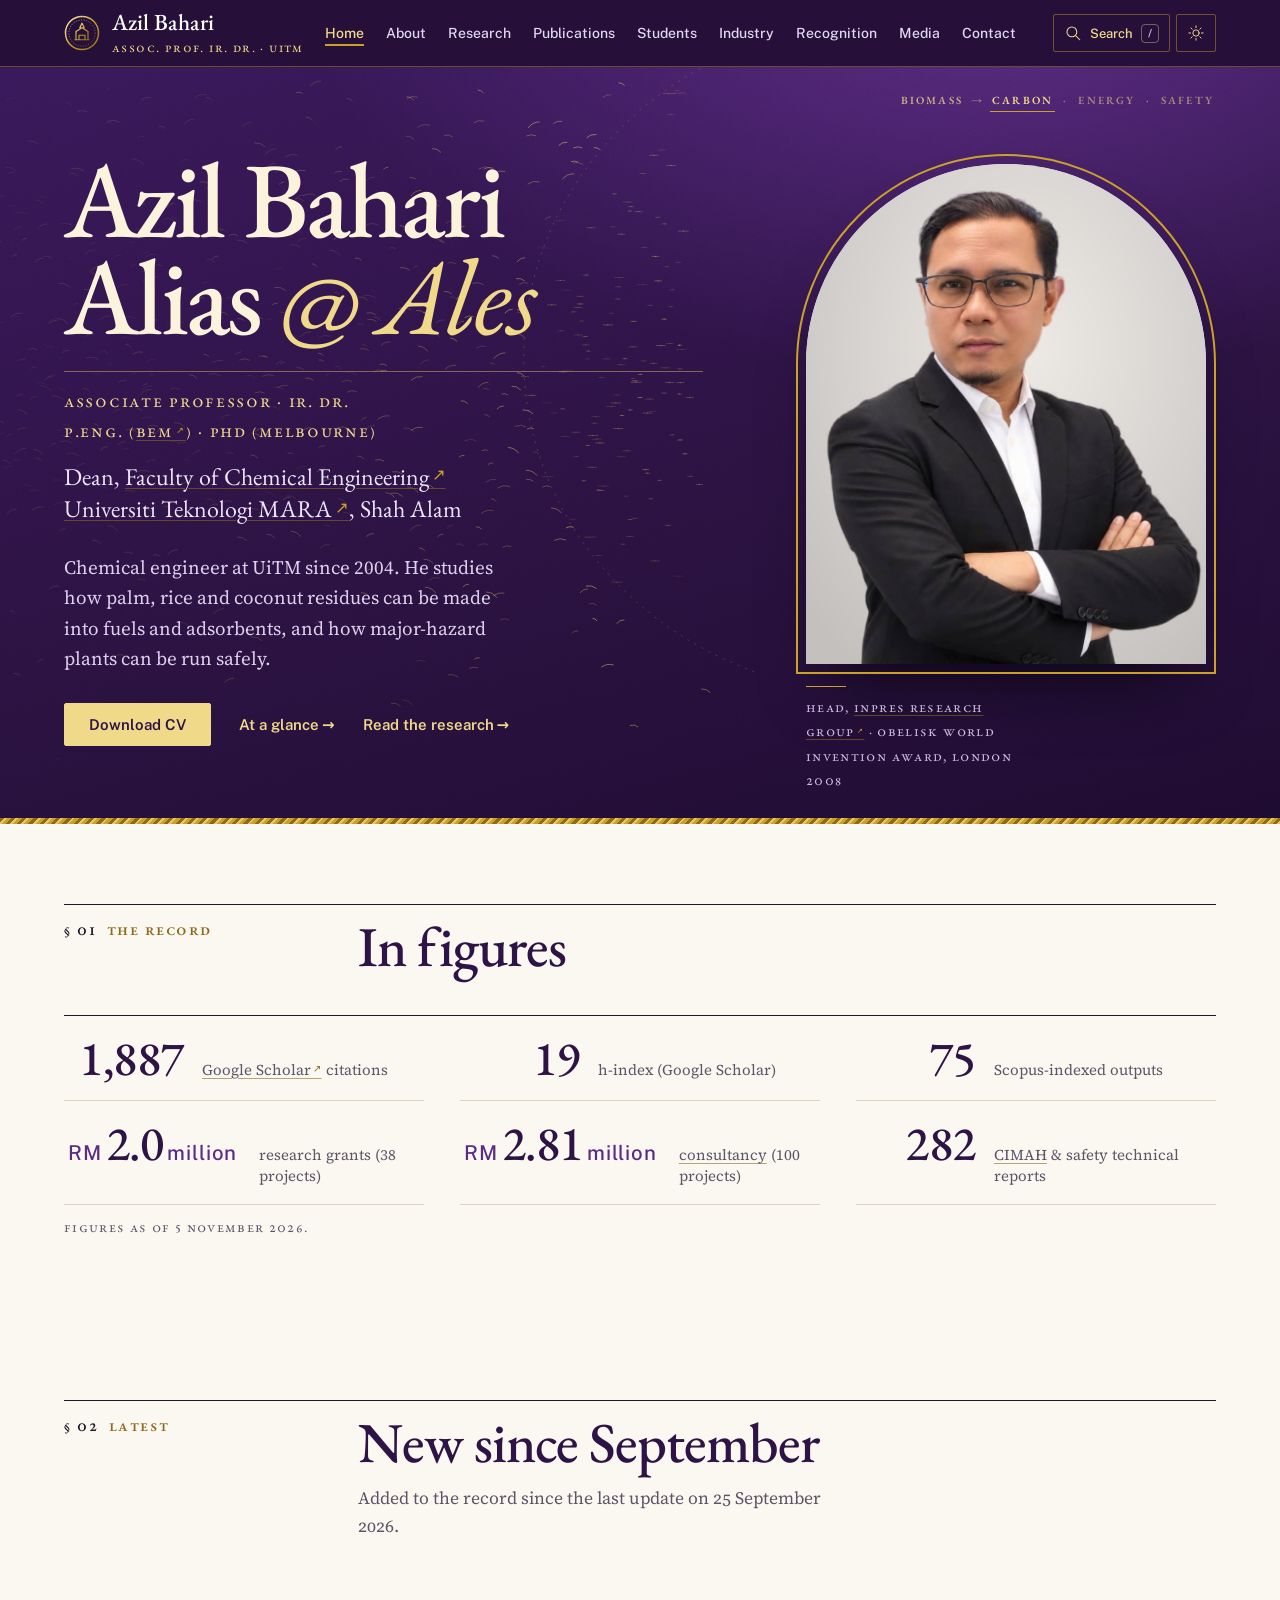
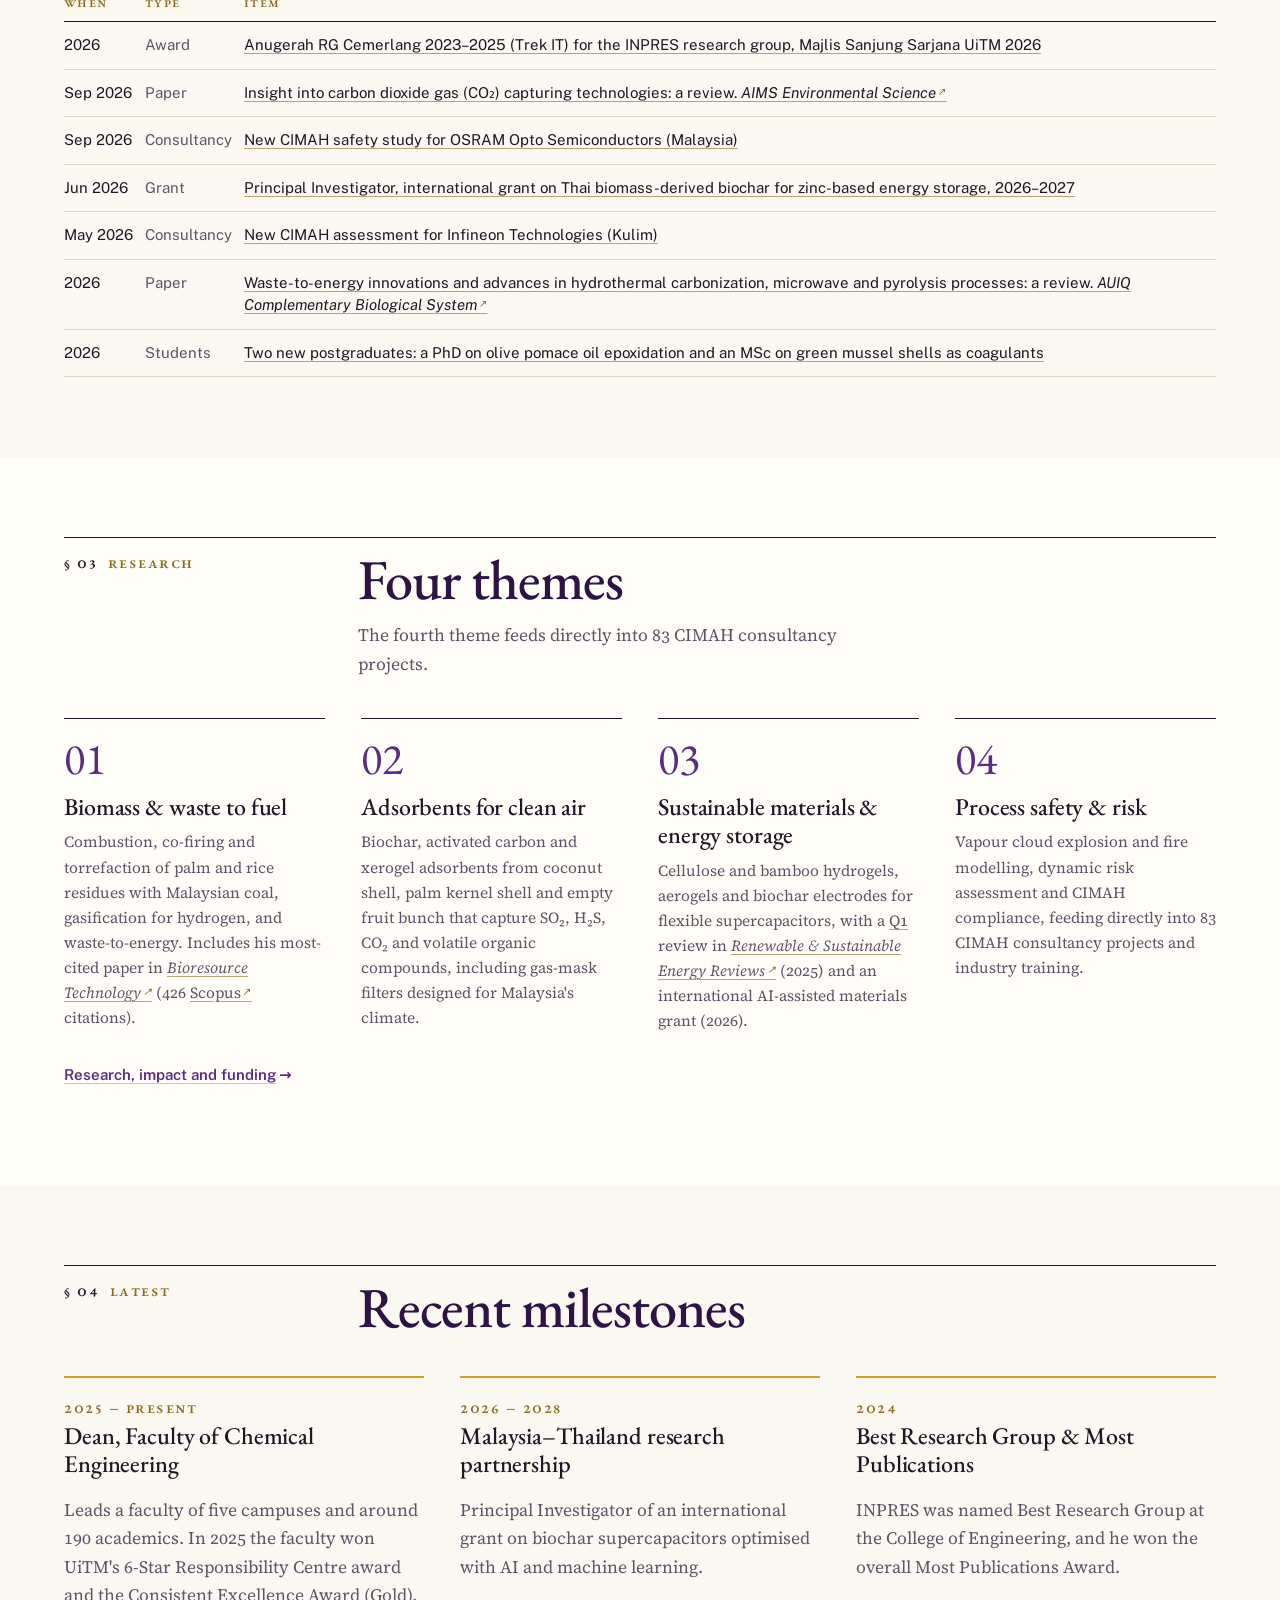
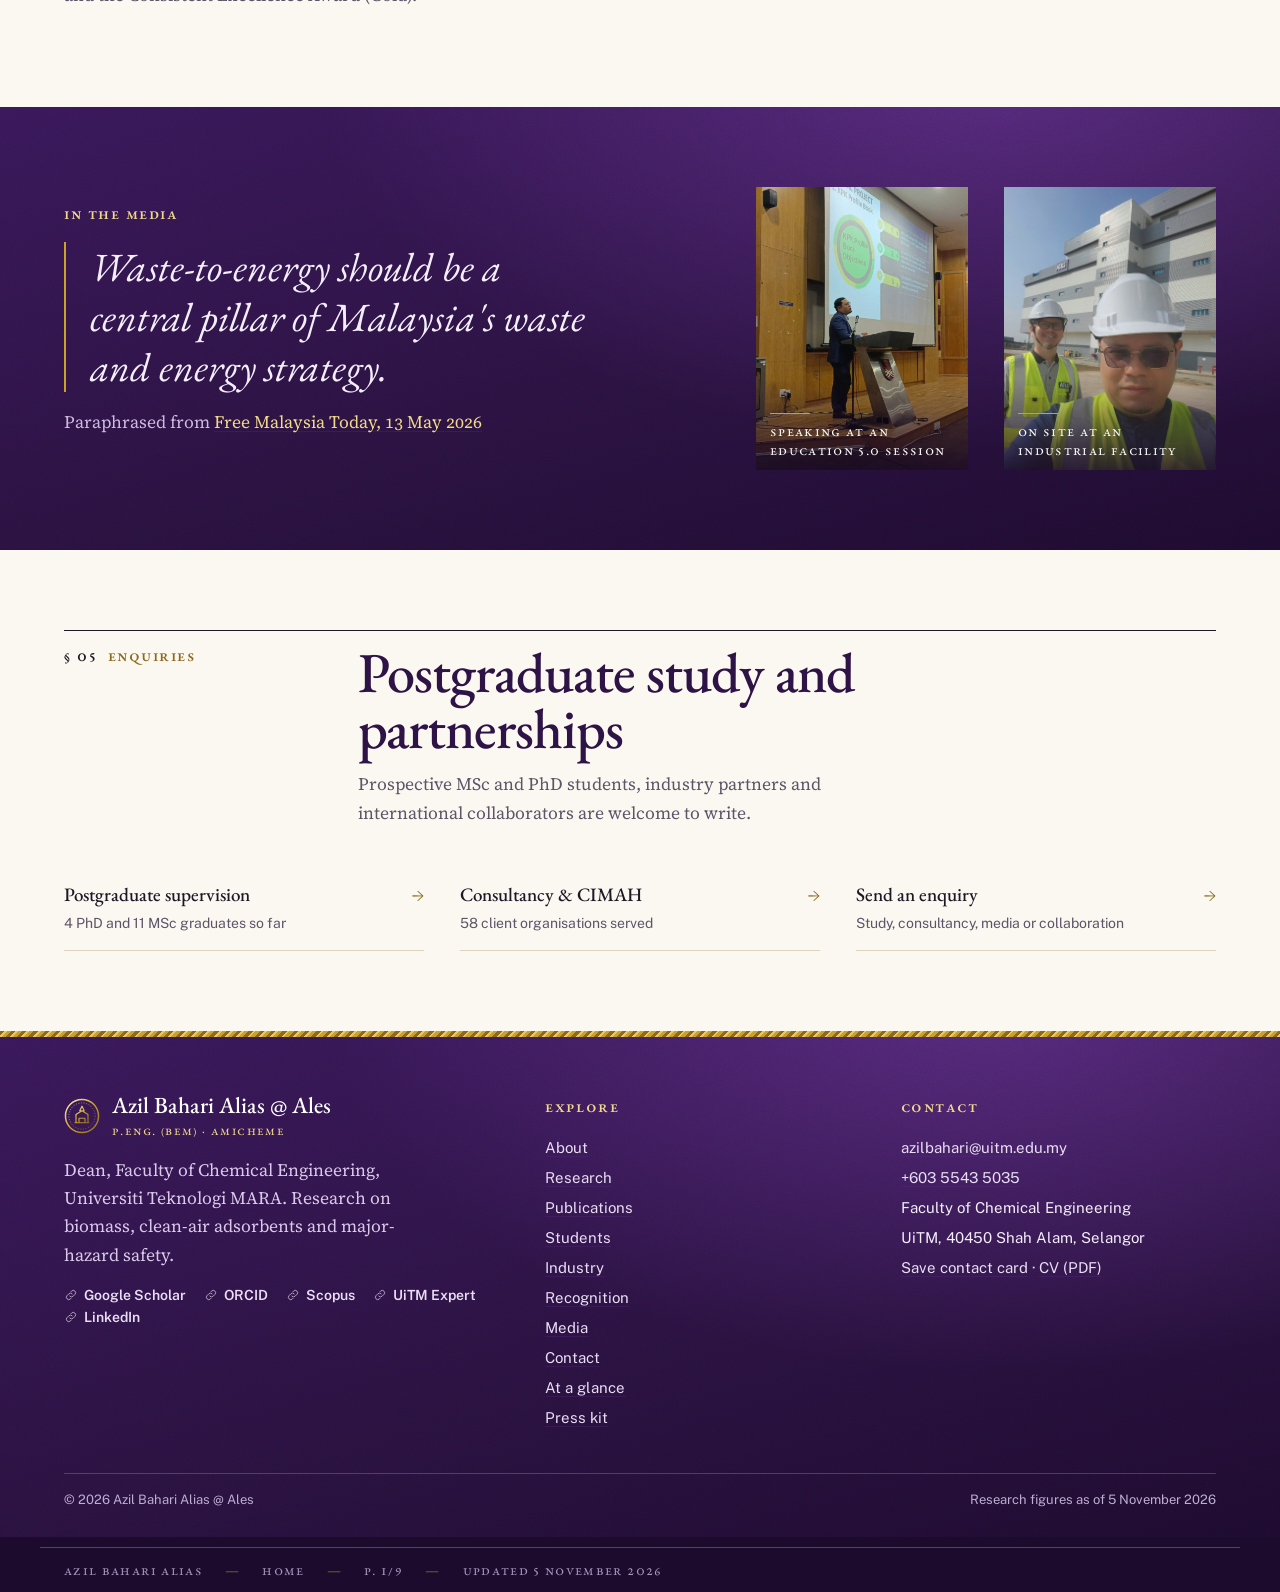
==== commit 86be2baf: "Update figures to 5 November 2026, add Latest strip, new CV" ====
--- a/index.html
+++ b/index.html
@@ -21,10 +21,11 @@
 <figure class="arch rv in"><div class="frame"><img src="img/portrait.jpg" alt="Assoc. Prof. Ir. Dr. Azil Bahari Alias, formal portrait" fetchpriority="high"></div>
 <figcaption>Head, <a class="xl" href="https://inpres-uitm.github.io/" target=_blank rel=noopener>INPRES Research Group</a> · Obelisk World Invention Award, London 2008</figcaption></figure></div><div class="wv-legend" role="group" aria-label="Research outcomes shown in the background animation"><span class="wv-from">Biomass</span><span class="wv-arrow" aria-hidden="true">&rarr;</span><button type="button" data-mode="carbon" aria-pressed="true">Carbon</button><span aria-hidden="true">&middot;</span><button type="button" data-mode="energy" aria-pressed="false">Energy</button><span aria-hidden="true">&middot;</span><button type="button" data-mode="safety" aria-pressed="false">Safety</button></div></section>
 <div class="braid" aria-hidden="true"></div>
-<section class="s ledger-s"><div class="wrap"><div class="sh rv"><div class="kicker">The record</div><div><h2 id="in-figures">In figures</h2></div></div><div class="stats rv"><div class="stat"><b><em data-count="1848">1,848</em></b><span><a class="xl" href="https://scholar.google.com/citations?user=WMhAW5oAAAAJ" target=_blank rel=noopener>Google Scholar</a> citations</span></div><div class="stat"><b><em data-count="18">18</em></b><span>h-index (Google Scholar)</span></div><div class="stat"><b><em data-count="72">72</em></b><span>Scopus-indexed outputs</span></div><div class="stat"><b><small>RM</small><em data-count="2.0">2.0</em><small>million</small></b><span>research grants (37 projects)</span></div><div class="stat"><b><small>RM</small><em data-count="2.76">2.76</em><small>million</small></b><span><a class="il" href="industry.html">consultancy</a> (98 projects)</span></div><div class="stat"><b><em data-count="239">239</em></b><span><a class="il" href="industry.html#how-a-major-hazard-safety-case-works">CIMAH</a> & safety technical reports</span></div></div><p class="src">Figures as of 25 September 2026.</p></div></section>
+<section class="s ledger-s"><div class="wrap"><div class="sh rv"><div class="kicker">The record</div><div><h2 id="in-figures">In figures</h2></div></div><div class="stats rv"><div class="stat"><b><em data-count="1887">1,887</em></b><span><a class="xl" href="https://scholar.google.com/citations?user=WMhAW5oAAAAJ" target=_blank rel=noopener>Google Scholar</a> citations</span></div><div class="stat"><b><em data-count="19">19</em></b><span>h-index (Google Scholar)</span></div><div class="stat"><b><em data-count="75">75</em></b><span>Scopus-indexed outputs</span></div><div class="stat"><b><small>RM</small><em data-count="2.0">2.0</em><small>million</small></b><span>research grants (38 projects)</span></div><div class="stat"><b><small>RM</small><em data-count="2.81">2.81</em><small>million</small></b><span><a class="il" href="industry.html">consultancy</a> (100 projects)</span></div><div class="stat"><b><em data-count="282">282</em></b><span><a class="il" href="industry.html#how-a-major-hazard-safety-case-works">CIMAH</a> & safety technical reports</span></div></div><p class="src">Figures as of 5 November 2026.</p></div></section>
 
-<section class="s alt"><div class="wrap"><div class="sh rv"><div class="kicker">Research</div><div><h2 id="four-themes">Four themes</h2><p>The fourth theme feeds directly into 81 CIMAH consultancy projects.</p></div></div>
-<div class="grid g4"><article class="card rv"><span class="num">01</span><h3 id="biomass-waste-to-fuel">Biomass & waste to fuel</h3><p class="muted" style="margin:0;font-size:15.5px">Combustion, co-firing and torrefaction of palm and rice residues with Malaysian coal, gasification for hydrogen, and waste-to-energy. Includes his most-cited paper in <i><a class="xl" href="https://www.sciencedirect.com/journal/bioresource-technology" target=_blank rel=noopener>Bioresource Technology</a></i> (426 <a class="xl" href="https://www.scopus.com/authid/detail.uri?authorId=24376439700" target=_blank rel=noopener>Scopus</a> citations).</p></article><article class="card rv"><span class="num">02</span><h3 id="adsorbents-for-clean-air">Adsorbents for clean air</h3><p class="muted" style="margin:0;font-size:15.5px">Biochar, activated carbon and xerogel adsorbents from coconut shell, palm kernel shell and empty fruit bunch that capture SO₂, H₂S, CO₂ and volatile organic compounds, including gas-mask filters designed for Malaysia's climate.</p></article><article class="card rv"><span class="num">03</span><h3 id="sustainable-materials-energy-storage">Sustainable materials & energy storage</h3><p class="muted" style="margin:0;font-size:15.5px">Cellulose and bamboo hydrogels, aerogels and biochar electrodes for flexible supercapacitors, with a <a class="il" href="publications.html#selected-q1-and-q2-journal-papers-23">Q1</a> review in <i><a class="xl" href="https://www.sciencedirect.com/journal/renewable-and-sustainable-energy-reviews" target=_blank rel=noopener>Renewable & Sustainable Energy Reviews</a></i> (2025) and an international AI-assisted materials grant (2026).</p></article><article class="card rv"><span class="num">04</span><h3 id="process-safety-risk">Process safety & risk</h3><p class="muted" style="margin:0;font-size:15.5px">Vapour cloud explosion and fire modelling, dynamic risk assessment and CIMAH compliance, feeding directly into 81 CIMAH consultancy projects and industry training.</p></article></div>
+<section class="s"><div class="wrap"><div class="sh rv"><div class="kicker">Latest</div><div><h2 id="new-since-september">New since September</h2><p>Added to the record since the last update on 25 September 2026.</p></div></div><div class="scroll rv"><table class="tbl stack"><thead><tr><th>When</th><th>Type</th><th>Item</th></tr></thead><tbody><tr><td data-l="When" style="white-space:nowrap">2026</td><td data-l="Type"><span class="tag">Award</span></td><td><a class="il" href="recognition.html">Anugerah RG Cemerlang 2023–2025 (Trek IT) for the INPRES research group, Majlis Sanjung Sarjana UiTM 2026</a></td></tr><tr><td data-l="When" style="white-space:nowrap">Sep 2026</td><td data-l="Type"><span class="tag">Paper</span></td><td><a class="xl" href="https://doi.org/10.3934/environsci.2026032" target=_blank rel=noopener>Insight into carbon dioxide gas (CO₂) capturing technologies: a review. <i>AIMS Environmental Science</i></a></td></tr><tr><td data-l="When" style="white-space:nowrap">Sep 2026</td><td data-l="Type"><span class="tag">Consultancy</span></td><td><a class="il" href="industry.html">New CIMAH safety study for OSRAM Opto Semiconductors (Malaysia)</a></td></tr><tr><td data-l="When" style="white-space:nowrap">Jun 2026</td><td data-l="Type"><span class="tag">Grant</span></td><td><a class="il" href="research.html#funding">Principal Investigator, international grant on Thai biomass-derived biochar for zinc-based energy storage, 2026–2027</a></td></tr><tr><td data-l="When" style="white-space:nowrap">May 2026</td><td data-l="Type"><span class="tag">Consultancy</span></td><td><a class="il" href="industry.html">New CIMAH assessment for Infineon Technologies (Kulim)</a></td></tr><tr><td data-l="When" style="white-space:nowrap">2026</td><td data-l="Type"><span class="tag">Paper</span></td><td><a class="xl" href="https://doi.org/10.70176/3007-973X.1059" target=_blank rel=noopener>Waste-to-energy innovations and advances in hydrothermal carbonization, microwave and pyrolysis processes: a review. <i>AUIQ Complementary Biological System</i></a></td></tr><tr><td data-l="When" style="white-space:nowrap">2026</td><td data-l="Type"><span class="tag">Students</span></td><td><a class="il" href="students.html">Two new postgraduates: a PhD on olive pomace oil epoxidation and an MSc on green mussel shells as coagulants</a></td></tr></tbody></table></div></div></section>
+<section class="s alt"><div class="wrap"><div class="sh rv"><div class="kicker">Research</div><div><h2 id="four-themes">Four themes</h2><p>The fourth theme feeds directly into 83 CIMAH consultancy projects.</p></div></div>
+<div class="grid g4"><article class="card rv"><span class="num">01</span><h3 id="biomass-waste-to-fuel">Biomass & waste to fuel</h3><p class="muted" style="margin:0;font-size:15.5px">Combustion, co-firing and torrefaction of palm and rice residues with Malaysian coal, gasification for hydrogen, and waste-to-energy. Includes his most-cited paper in <i><a class="xl" href="https://www.sciencedirect.com/journal/bioresource-technology" target=_blank rel=noopener>Bioresource Technology</a></i> (426 <a class="xl" href="https://www.scopus.com/authid/detail.uri?authorId=24376439700" target=_blank rel=noopener>Scopus</a> citations).</p></article><article class="card rv"><span class="num">02</span><h3 id="adsorbents-for-clean-air">Adsorbents for clean air</h3><p class="muted" style="margin:0;font-size:15.5px">Biochar, activated carbon and xerogel adsorbents from coconut shell, palm kernel shell and empty fruit bunch that capture SO₂, H₂S, CO₂ and volatile organic compounds, including gas-mask filters designed for Malaysia's climate.</p></article><article class="card rv"><span class="num">03</span><h3 id="sustainable-materials-energy-storage">Sustainable materials & energy storage</h3><p class="muted" style="margin:0;font-size:15.5px">Cellulose and bamboo hydrogels, aerogels and biochar electrodes for flexible supercapacitors, with a <a class="il" href="publications.html#selected-q1-and-q2-journal-papers-23">Q1</a> review in <i><a class="xl" href="https://www.sciencedirect.com/journal/renewable-and-sustainable-energy-reviews" target=_blank rel=noopener>Renewable & Sustainable Energy Reviews</a></i> (2025) and an international AI-assisted materials grant (2026).</p></article><article class="card rv"><span class="num">04</span><h3 id="process-safety-risk">Process safety & risk</h3><p class="muted" style="margin:0;font-size:15.5px">Vapour cloud explosion and fire modelling, dynamic risk assessment and CIMAH compliance, feeding directly into 83 CIMAH consultancy projects and industry training.</p></article></div>
 <p style="margin-top:26px"><a class="go" href="research.html">Research, impact and funding</a></p></div></section>
 
 <section class="s"><div class="wrap"><div class="sh rv"><div class="kicker">Latest</div><div><h2 id="recent-milestones">Recent milestones</h2></div></div>
@@ -53,6 +54,6 @@
 <div><h4>Explore</h4><ul><li><a href="about.html">About</a></li><li><a href="research.html">Research</a></li><li><a href="publications.html">Publications</a></li><li><a href="students.html">Students</a></li><li><a href="industry.html">Industry</a></li><li><a href="recognition.html">Recognition</a></li><li><a href="media.html">Media</a></li><li><a href="contact.html">Contact</a></li><li><a href="glance.html">At a glance</a></li><li><a href="press.html">Press kit</a></li></ul></div>
 <div><h4>Contact</h4><ul><li><a href="mailto:azilbahari@uitm.edu.my">azilbahari@uitm.edu.my</a></li><li><a href="tel:+60355435035">+603 5543 5035</a></li>
 <li>Faculty of Chemical Engineering<br>UiTM, 40450 Shah Alam, Selangor</li><li><a href="azil-bahari.vcf">Save contact card</a> · <a href="cv.pdf">CV (PDF)</a></li></ul></div></div>
-<div class="base"><span>© 2026 Azil Bahari Alias @ Ales</span><span>Research figures as of 25 September 2026</span></div></div></footer>
-<div class="folio"><div class="wrap"><span>Azil Bahari Alias</span><span>Home</span><span>p. 1/9</span><span>Updated 25 September 2026</span></div></div>
+<div class="base"><span>© 2026 Azil Bahari Alias @ Ales</span><span>Research figures as of 5 November 2026</span></div></div></footer>
+<div class="folio"><div class="wrap"><span>Azil Bahari Alias</span><span>Home</span><span>p. 1/9</span><span>Updated 5 November 2026</span></div></div>
 <script src="site.js" defer></script><script src="feat/chrome.js" defer></script><script src="feat/hero.js" defer></script></body></html>
--- a/style.css
+++ b/style.css
@@ -90,7 +90,7 @@
 .arch{position:relative;justify-self:end;width:min(420px,100%);margin:0}
 .arch .frame{aspect-ratio:4/5;border-radius:999px 999px 0 0;overflow:hidden;background:#e8e3ec;outline:2px solid var(--gold);outline-offset:8px;margin:10px 10px 0;
   box-shadow:0 40px 70px -30px rgba(0,0,0,.7)}
-.arch img{width:100%;height:100%;object-fit:cover;object-position:50% 8%;transform:scale(1.2);transform-origin:50% 0}
+.arch img{width:100%;height:100%;object-fit:cover;object-position:50% 0}
 .arch figcaption{font-size:15px;color:#cfbfe2;padding:22px 0 26px 10px;max-width:34ch}
 .arch figcaption::before,.ph figcaption::before{content:"";display:block;width:40px;height:1px;background:var(--gold);margin-bottom:8px}
 
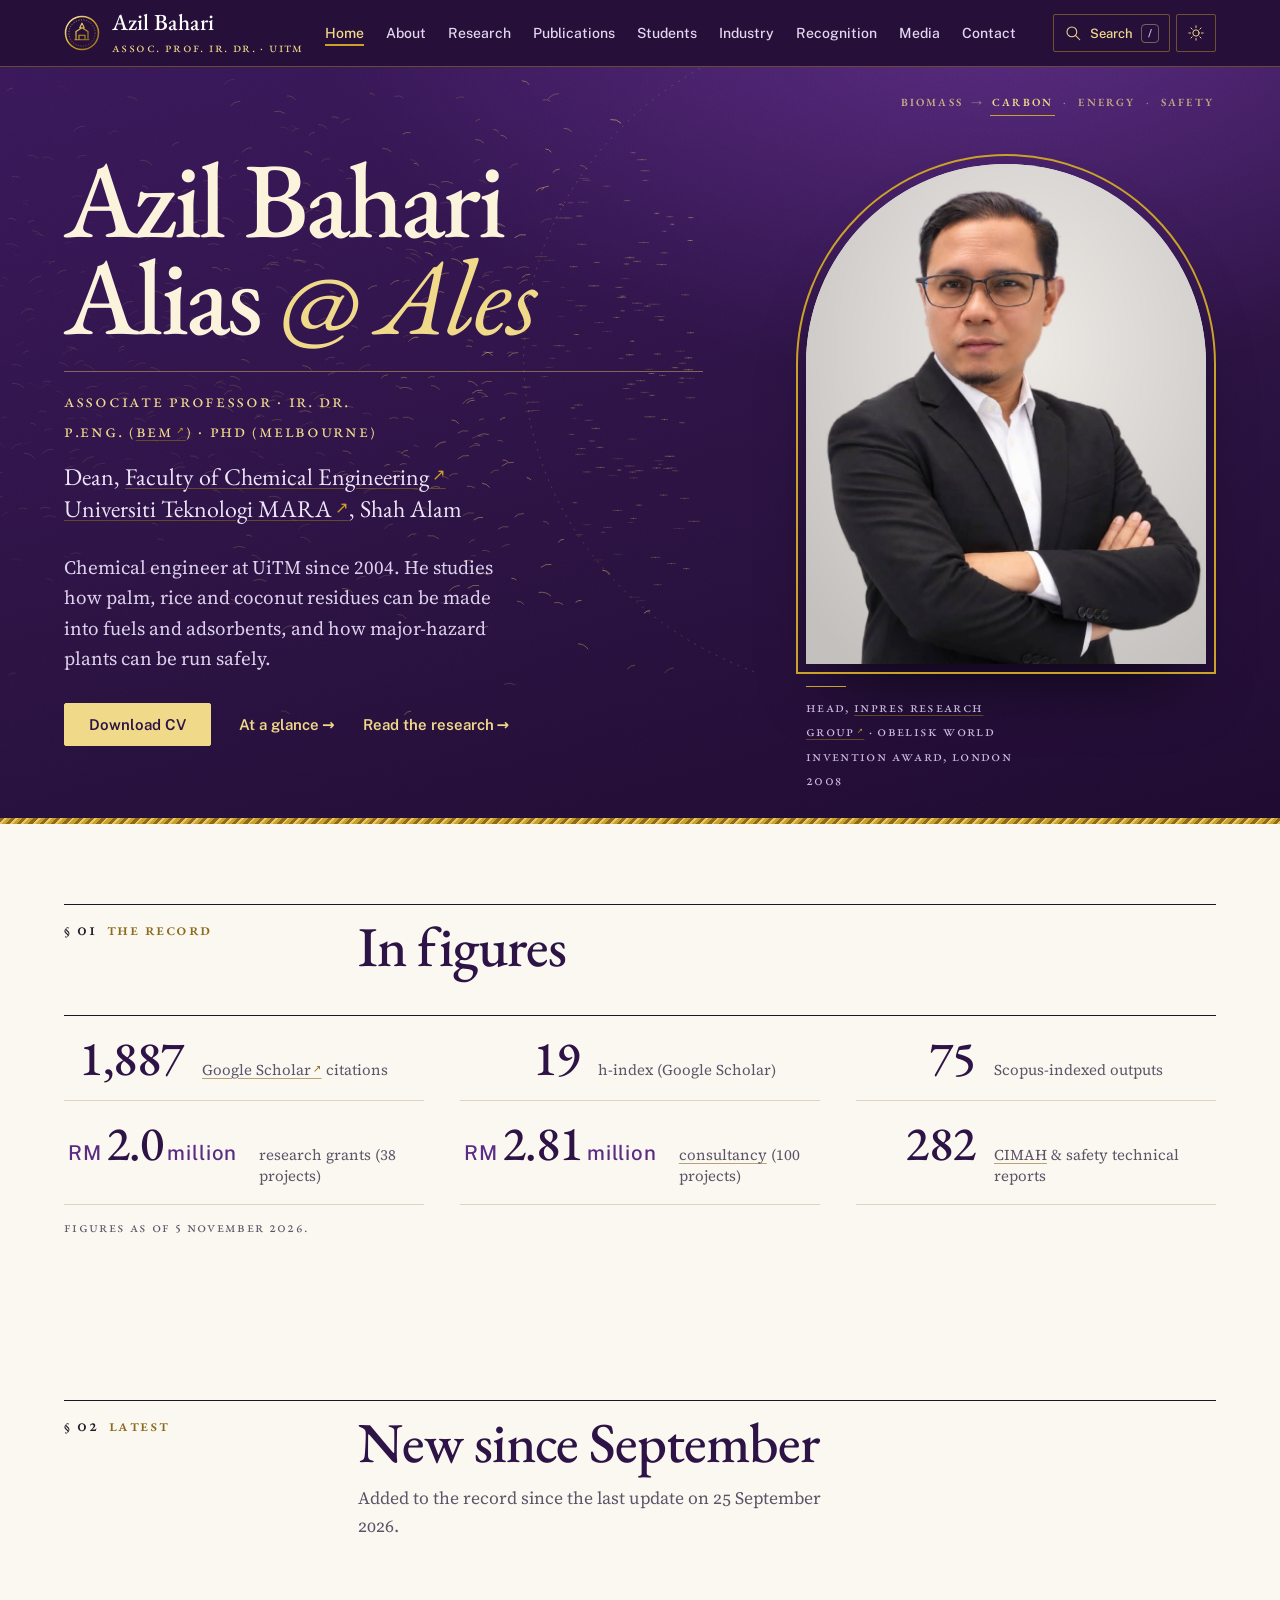
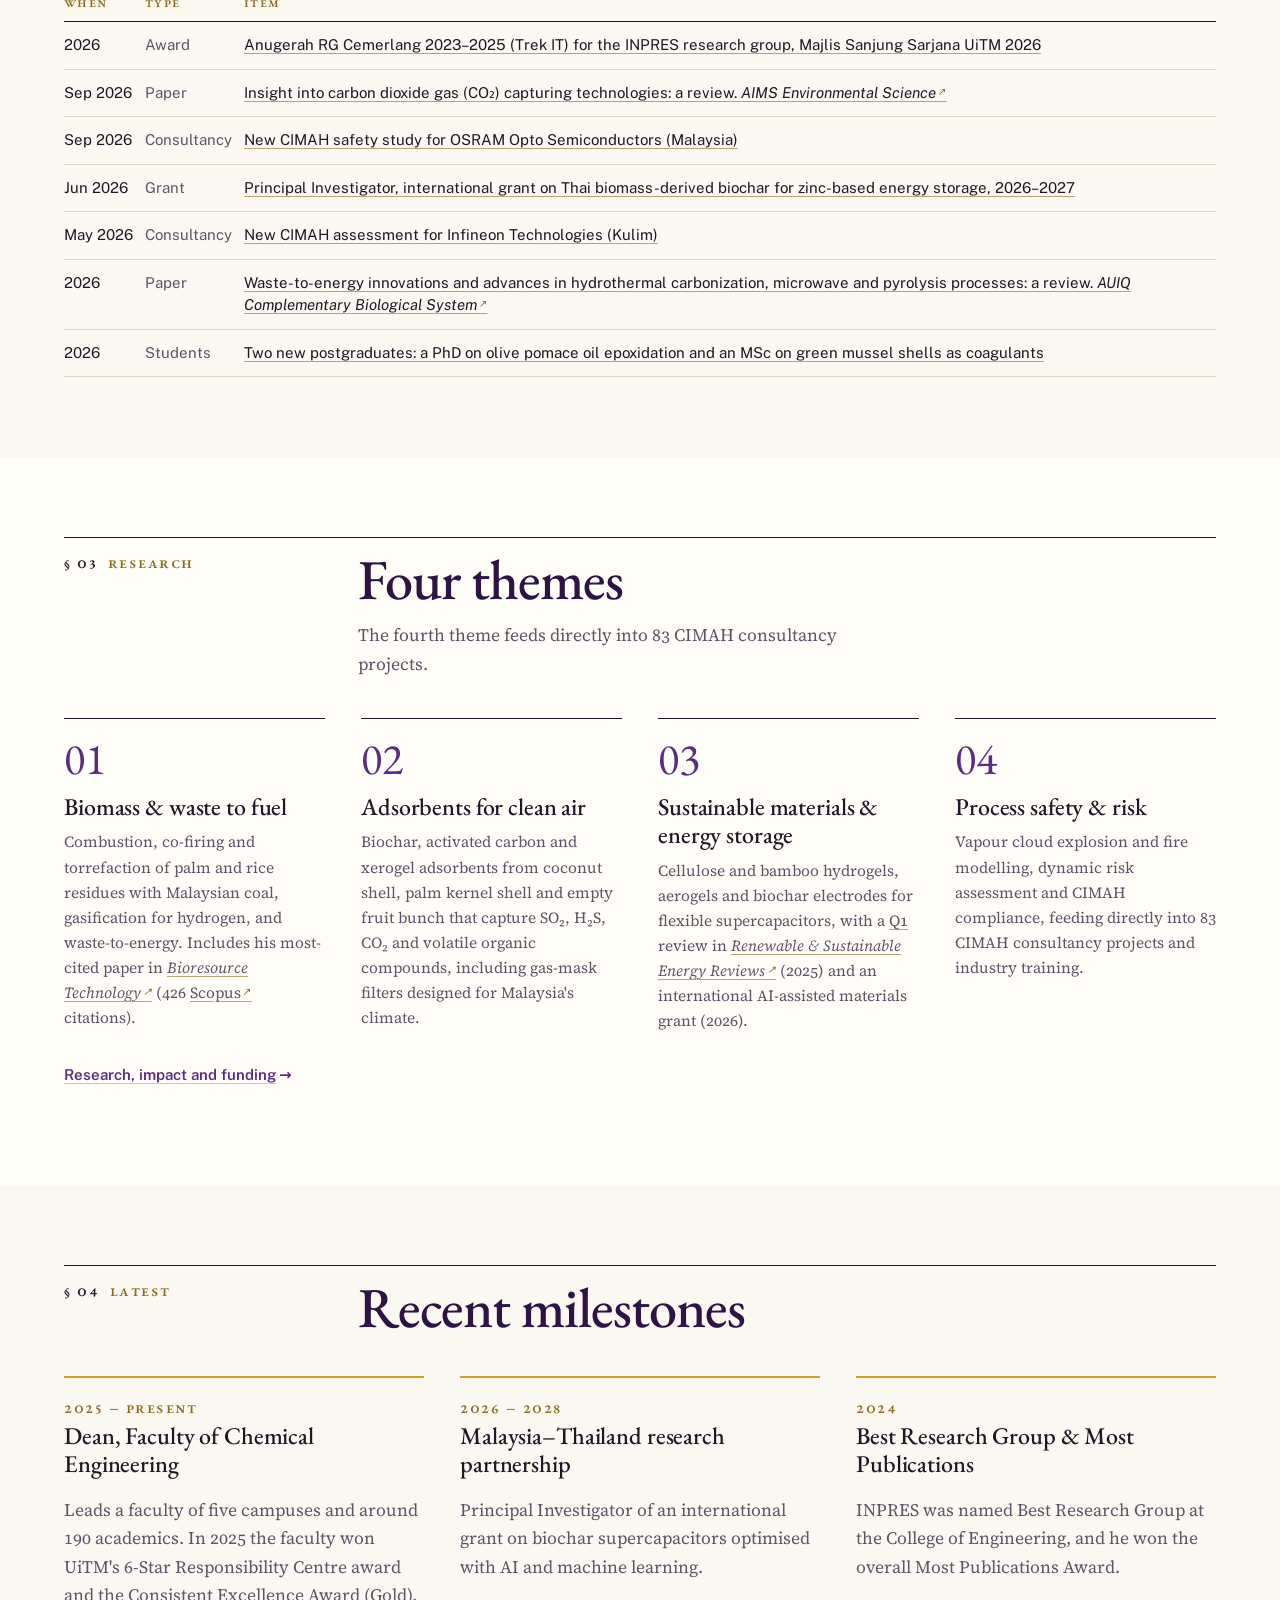
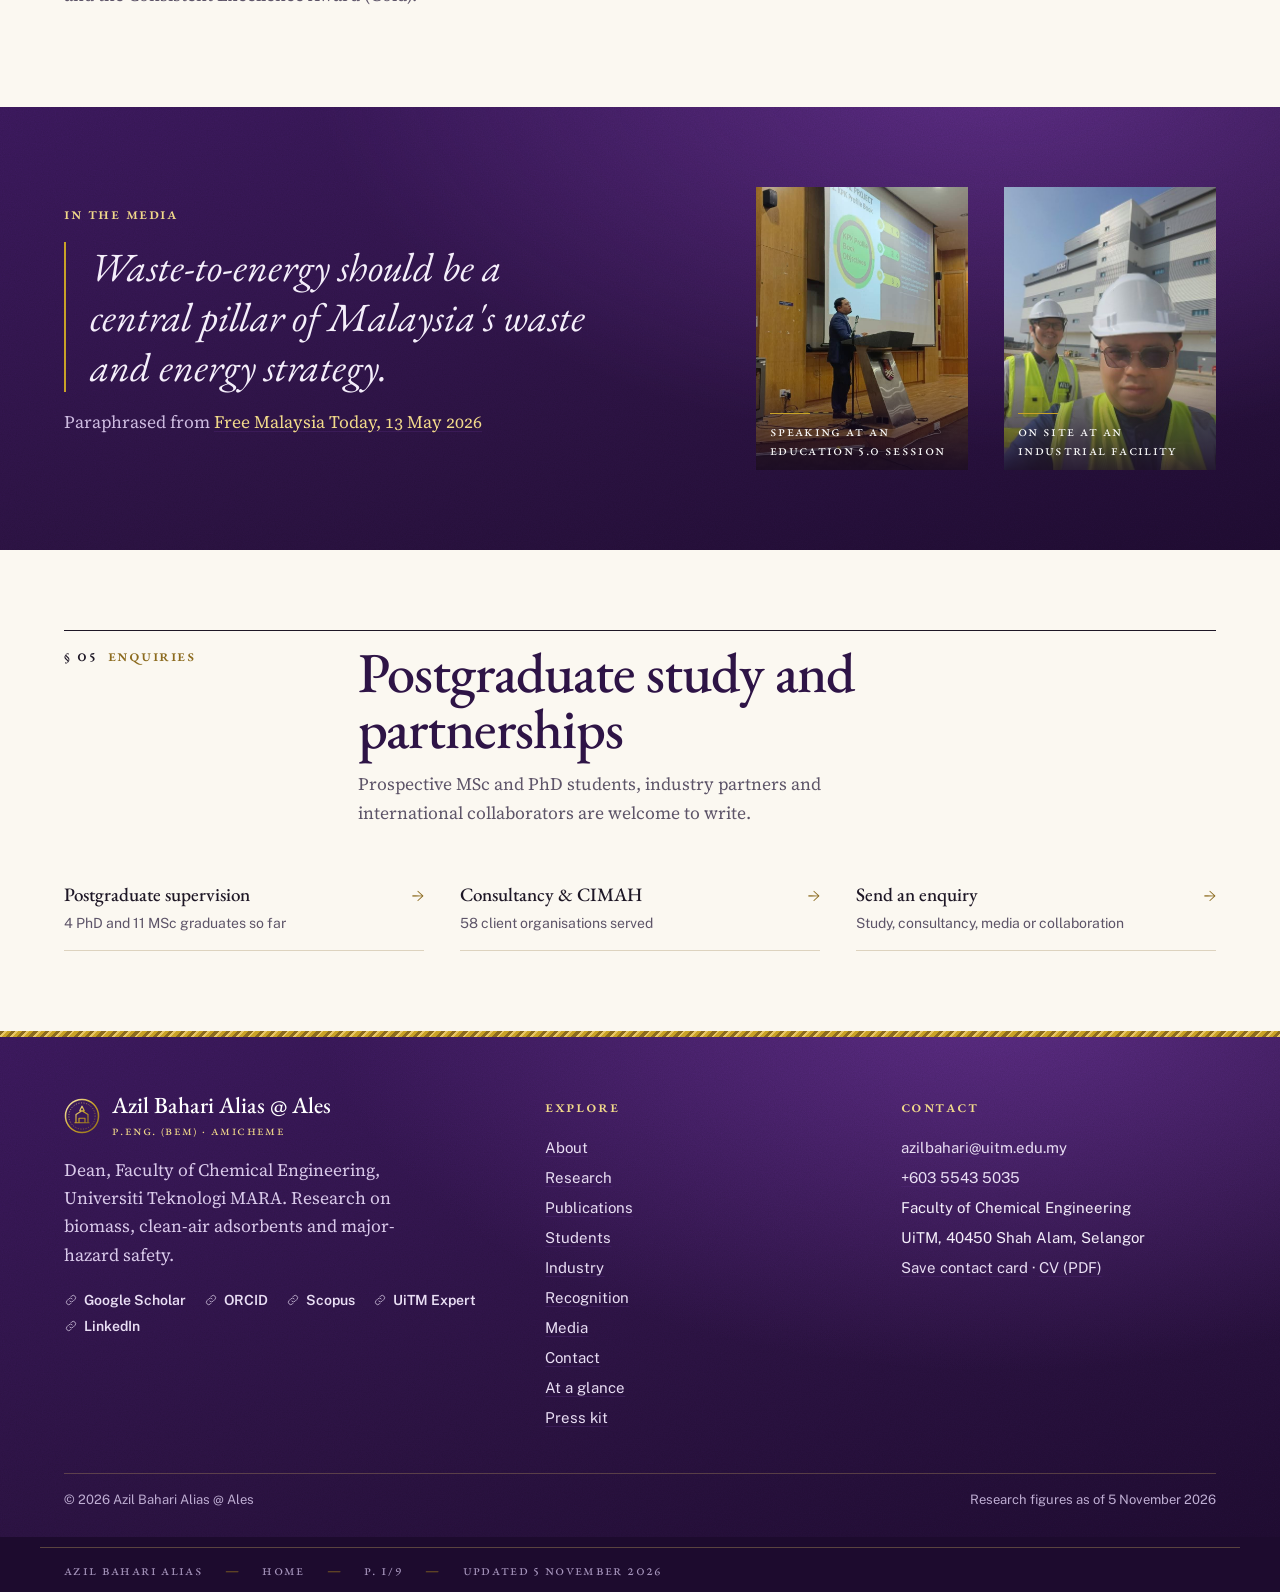
==== commit 671d0795: "Accessibility: focus contrast, heading order, lightbox and menu keyboard support - Focus ring uses g" ====
--- a/index.html
+++ b/index.html
@@ -47,12 +47,12 @@
 </div></div></section></main>
 <div class="braid" aria-hidden="true"></div>
 <footer class="ft velvet"><div class="wrap"><div class="cols">
-<div><a class="brand" href="index.html"><svg class="seal" viewBox="0 0 48 48" aria-hidden="true"><defs><linearGradient id="sg" x1="0" y1="0" x2="1" y2="1"><stop offset="0" stop-color="#fff1bf"/><stop offset=".5" stop-color="#c9a227"/><stop offset="1" stop-color="#8c6b1f"/></linearGradient></defs>
-<circle cx="24" cy="24" r="22" fill="none" stroke="url(#sg)" stroke-width="2"/><circle cx="24" cy="24" r="17.5" fill="none" stroke="url(#sg)" stroke-width=".8" stroke-dasharray="1.5 2"/>
-<path d="M24 11l3 6h-6z M16 33V22l8-5 8 5v11 M20 33v-6h8v6 M14 33h20" fill="none" stroke="url(#sg)" stroke-width="1.6" stroke-linejoin="round"/></svg><span><b>Azil Bahari Alias @ Ales</b><small>P.Eng. (BEM) · AMIChemE</small></span></a>
+<div><a class="brand" href="index.html"><svg class="seal" viewBox="0 0 48 48" aria-hidden="true"><defs><linearGradient id="sg-ft" x1="0" y1="0" x2="1" y2="1"><stop offset="0" stop-color="#fff1bf"/><stop offset=".5" stop-color="#c9a227"/><stop offset="1" stop-color="#8c6b1f"/></linearGradient></defs>
+<circle cx="24" cy="24" r="22" fill="none" stroke="url(#sg-ft)" stroke-width="2"/><circle cx="24" cy="24" r="17.5" fill="none" stroke="url(#sg-ft)" stroke-width=".8" stroke-dasharray="1.5 2"/>
+<path d="M24 11l3 6h-6z M16 33V22l8-5 8 5v11 M20 33v-6h8v6 M14 33h20" fill="none" stroke="url(#sg-ft)" stroke-width="1.6" stroke-linejoin="round"/></svg><span><b>Azil Bahari Alias @ Ales</b><small>P.Eng. (BEM) · AMIChemE</small></span></a>
 <p style="color:#d9c9ea;max-width:40ch;margin-top:16px">Dean, Faculty of Chemical Engineering, Universiti Teknologi MARA. Research on biomass, clean-air adsorbents and major-hazard safety.</p><div class="ids"><a href="https://scholar.google.com/citations?user=WMhAW5oAAAAJ" target="_blank" rel="noopener"><svg class="" viewBox="0 0 24 24" fill="none" stroke="currentColor" stroke-width="1.7" stroke-linecap="round" stroke-linejoin="round" aria-hidden="true"><path d="M10 14a4 4 0 0 0 5.7 0l3-3a4 4 0 0 0-5.7-5.7l-1 1M14 10a4 4 0 0 0-5.7 0l-3 3a4 4 0 0 0 5.7 5.7l1-1"/></svg>Google Scholar</a><a href="https://orcid.org/0000-0002-6217-7392" target="_blank" rel="noopener"><svg class="" viewBox="0 0 24 24" fill="none" stroke="currentColor" stroke-width="1.7" stroke-linecap="round" stroke-linejoin="round" aria-hidden="true"><path d="M10 14a4 4 0 0 0 5.7 0l3-3a4 4 0 0 0-5.7-5.7l-1 1M14 10a4 4 0 0 0-5.7 0l-3 3a4 4 0 0 0 5.7 5.7l1-1"/></svg>ORCID</a><a href="https://www.scopus.com/authid/detail.uri?authorId=24376439700" target="_blank" rel="noopener"><svg class="" viewBox="0 0 24 24" fill="none" stroke="currentColor" stroke-width="1.7" stroke-linecap="round" stroke-linejoin="round" aria-hidden="true"><path d="M10 14a4 4 0 0 0 5.7 0l3-3a4 4 0 0 0-5.7-5.7l-1 1M14 10a4 4 0 0 0-5.7 0l-3 3a4 4 0 0 0 5.7 5.7l1-1"/></svg>Scopus</a><a href="https://expert.uitm.edu.my/expert/azilbahari" target="_blank" rel="noopener"><svg class="" viewBox="0 0 24 24" fill="none" stroke="currentColor" stroke-width="1.7" stroke-linecap="round" stroke-linejoin="round" aria-hidden="true"><path d="M10 14a4 4 0 0 0 5.7 0l3-3a4 4 0 0 0-5.7-5.7l-1 1M14 10a4 4 0 0 0-5.7 0l-3 3a4 4 0 0 0 5.7 5.7l1-1"/></svg>UiTM Expert</a><a href="https://my.linkedin.com/in/azil-bahari-alias-802880179" target="_blank" rel="noopener"><svg class="" viewBox="0 0 24 24" fill="none" stroke="currentColor" stroke-width="1.7" stroke-linecap="round" stroke-linejoin="round" aria-hidden="true"><path d="M10 14a4 4 0 0 0 5.7 0l3-3a4 4 0 0 0-5.7-5.7l-1 1M14 10a4 4 0 0 0-5.7 0l-3 3a4 4 0 0 0 5.7 5.7l1-1"/></svg>LinkedIn</a></div></div>
-<div><h4>Explore</h4><ul><li><a href="about.html">About</a></li><li><a href="research.html">Research</a></li><li><a href="publications.html">Publications</a></li><li><a href="students.html">Students</a></li><li><a href="industry.html">Industry</a></li><li><a href="recognition.html">Recognition</a></li><li><a href="media.html">Media</a></li><li><a href="contact.html">Contact</a></li><li><a href="glance.html">At a glance</a></li><li><a href="press.html">Press kit</a></li></ul></div>
-<div><h4>Contact</h4><ul><li><a href="mailto:azilbahari@uitm.edu.my">azilbahari@uitm.edu.my</a></li><li><a href="tel:+60355435035">+603 5543 5035</a></li>
+<div><h2>Explore</h2><ul><li><a href="about.html">About</a></li><li><a href="research.html">Research</a></li><li><a href="publications.html">Publications</a></li><li><a href="students.html">Students</a></li><li><a href="industry.html">Industry</a></li><li><a href="recognition.html">Recognition</a></li><li><a href="media.html">Media</a></li><li><a href="contact.html">Contact</a></li><li><a href="glance.html">At a glance</a></li><li><a href="press.html">Press kit</a></li></ul></div>
+<div><h2>Contact</h2><ul><li><a href="mailto:azilbahari@uitm.edu.my">azilbahari@uitm.edu.my</a></li><li><a href="tel:+60355435035">+603 5543 5035</a></li>
 <li>Faculty of Chemical Engineering<br>UiTM, 40450 Shah Alam, Selangor</li><li><a href="azil-bahari.vcf">Save contact card</a> · <a href="cv.pdf">CV (PDF)</a></li></ul></div></div>
 <div class="base"><span>© 2026 Azil Bahari Alias @ Ales</span><span>Research figures as of 5 November 2026</span></div></div></footer>
 <div class="folio"><div class="wrap"><span>Azil Bahari Alias</span><span>Home</span><span>p. 1/9</span><span>Updated 5 November 2026</span></div></div>
--- a/style.css
+++ b/style.css
@@ -1,5 +1,6 @@
 /* Azil Bahari: editorial academic. Aubergine velvet, gold rule, ivory paper. */
 :root{
+  --focus:var(--gold-deep); /* focus ring: 3:1+ on ivory; gold on dark panels below */
   --velvet:#2e1446; --velvet-2:#4a2170; --purple:#5b2c83; --purple-soft:#efe8f6;
   --gold:#c9a227; --gold-deep:#8c6b1f; --gold-lite:#f1d98a;
   --foil:linear-gradient(100deg,#a8832a 0%,#e9c766 30%,#fff1bf 42%,#c9a227 60%,#a8832a 100%);
@@ -22,17 +23,19 @@
 a.xl:hover,a.il:hover{color:inherit;text-decoration-color:var(--gold)}
 a.xl::after{content:"\2009\2197";font-size:.68em;vertical-align:.3em;color:var(--gold-deep);font-family:var(--sans)}
 .velvet a.xl::after{color:var(--gold)}
-:focus-visible{outline:2px solid var(--gold);outline-offset:3px}
+:focus-visible{outline:2px solid var(--focus);outline-offset:3px}
+.velvet,header.top,.cx-pal,.lightbox,.mapbox{--focus:var(--gold)}
 .wrap{max-width:var(--wrap);margin:0 auto;padding:0 24px}
 .skip{position:absolute;left:-999px;top:8px;background:var(--gold);color:var(--ink);padding:8px 14px;z-index:99}
 .skip:focus{left:8px}
+.vh{position:absolute!important;width:1px;height:1px;padding:0;margin:-1px;overflow:hidden;clip:rect(0 0 0 0);white-space:nowrap;border:0}
 h1,h2,h3,h4{font-family:var(--serif);font-weight:500;font-feature-settings:"lnum"}
 h3{font:500 24px/1.18 var(--serif);margin:0 0 8px;letter-spacing:-.005em}
 .muted{color:var(--muted)}
 .note{font:400 13.5px/1.5 var(--sans);color:var(--muted)}
 
 /* small caps label (one treatment everywhere) */
-.kicker,.rh,.creds,.src,.folio,.tl .yr,.tbl th,.filters label,.press .src,.md .y,footer h4,.arch figcaption,.ph figcaption{
+.kicker,.rh,.creds,.src,.folio,.tl .yr,.tbl th,.filters label,.press .src,.md .y,footer h2,footer h4,.arch figcaption,.ph figcaption{
   font-family:var(--caps);font-variant-caps:all-small-caps;letter-spacing:.09em;font-feature-settings:"lnum"}
 .kicker{font-size:17px;line-height:1.3;color:var(--gold-deep);font-weight:500}
 .velvet .kicker{color:var(--gold-lite)}
@@ -245,7 +248,7 @@
 .filters{display:grid;grid-template-columns:2fr 1fr 1fr 1fr;gap:16px;padding:14px 0;border-block:1px solid var(--ink);background:var(--ivory);position:sticky;top:66px;z-index:5}
 .filters label{font-size:15px;color:var(--gold-deep);display:block;margin-bottom:4px}
 .filters input,.filters select{width:100%;font:400 15px var(--sans);padding:9px 0;border:0;border-bottom:1px solid var(--rule);border-radius:0;background:transparent;color:var(--ink)}
-.filters input:focus,.filters select:focus{border-bottom-color:var(--gold);outline:none}
+.filters input:focus,.filters select:focus{border-bottom-color:var(--focus);box-shadow:0 1px 0 var(--focus);outline:none}
 @media (max-width:800px){.filters{grid-template-columns:1fr 1fr;position:static}.filters .f-q{grid-column:1/-1}}
 .count{margin:16px 0;color:var(--muted);font:400 14px var(--sans)}
 .pubs{list-style:none;padding:0;margin:0}
@@ -299,7 +302,7 @@
 .form{display:grid;gap:16px}
 .form label{font:600 14px var(--sans)}
 .form input,.form select,.form textarea{width:100%;font:400 16px var(--sans);padding:10px 0;border:0;border-bottom:1px solid var(--muted);border-radius:0;background:transparent;margin-top:4px;color:var(--ink)}
-.form input:focus,.form select:focus,.form textarea:focus{outline:none;border-bottom:2px solid var(--gold)}
+.form input:focus,.form select:focus,.form textarea:focus{outline:none;border-bottom:2px solid var(--focus)}
 .form textarea{min-height:140px;resize:vertical}
 .form .row{display:grid;grid-template-columns:1fr 1fr;gap:16px}
 @media (max-width:600px){.form .row{grid-template-columns:1fr}}
@@ -316,14 +319,14 @@
 /* ---------- footer ---------- */
 footer.ft{padding:56px 0 30px}
 footer .cols{display:grid;grid-template-columns:1.4fr 1fr 1fr;gap:40px}
-footer h4{font-size:17px;font-weight:500;color:var(--gold-lite);margin:0 0 12px}
+footer h2,footer h4{font-size:17px;font-weight:500;color:var(--gold-lite);margin:0 0 12px}
 footer a{color:#e9def4}
 footer a:hover{color:var(--gold-lite)}
 footer ul{list-style:none;padding:0;margin:0;line-height:2;font:400 15px/2 var(--sans)}
 footer .base{margin-top:40px;padding-top:18px;border-top:1px solid rgba(233,199,102,.25);font:400 13px var(--sans);color:#bfaed3;display:flex;justify-content:space-between;gap:20px;flex-wrap:wrap}
 @media (max-width:760px){footer .cols{grid-template-columns:1fr}}
-.ids{display:flex;flex-wrap:wrap;gap:6px 18px;margin-top:16px;font:600 14px var(--sans)}
-.ids a{display:inline-flex;align-items:center;gap:6px}
+.ids{display:flex;flex-wrap:wrap;gap:0 18px;margin-top:11px;font:600 14px var(--sans)}
+.ids a{display:inline-flex;align-items:center;gap:6px;padding:5px 0}
 .ids svg{width:14px;height:14px;opacity:.7}
 .folio{background:#1d0b2e;color:#a796bd;font-size:15px;padding:10px 0}
 .folio .wrap{display:flex;gap:6px 22px;flex-wrap:wrap;border-top:.5px solid rgba(233,199,102,.3);padding-top:10px}
--- a/feat/hero.css
+++ b/feat/hero.css
@@ -7,7 +7,7 @@
 .wv-legend .wv-from{opacity:.75}
 .wv-legend .wv-arrow{font-family:var(--serif);letter-spacing:0;opacity:.75}
 .wv-legend span[aria-hidden]{opacity:.5}
-.wv-legend button{all:unset;cursor:pointer;padding:6px 2px 5px;color:inherit;opacity:.55;border-bottom:1px solid transparent;transition:opacity .3s,border-color .3s}
+.wv-legend button{all:unset;cursor:pointer;padding:8px 2px 7px;color:inherit;opacity:.72;border-bottom:1px solid transparent;transition:opacity .3s,border-color .3s}
 .wv-legend button:hover{opacity:.9}
 .wv-legend button[aria-pressed="true"]{opacity:1;border-bottom-color:var(--gold)}
 .wv-legend button:focus-visible{outline:1px solid var(--gold-lite);outline-offset:4px;opacity:1}
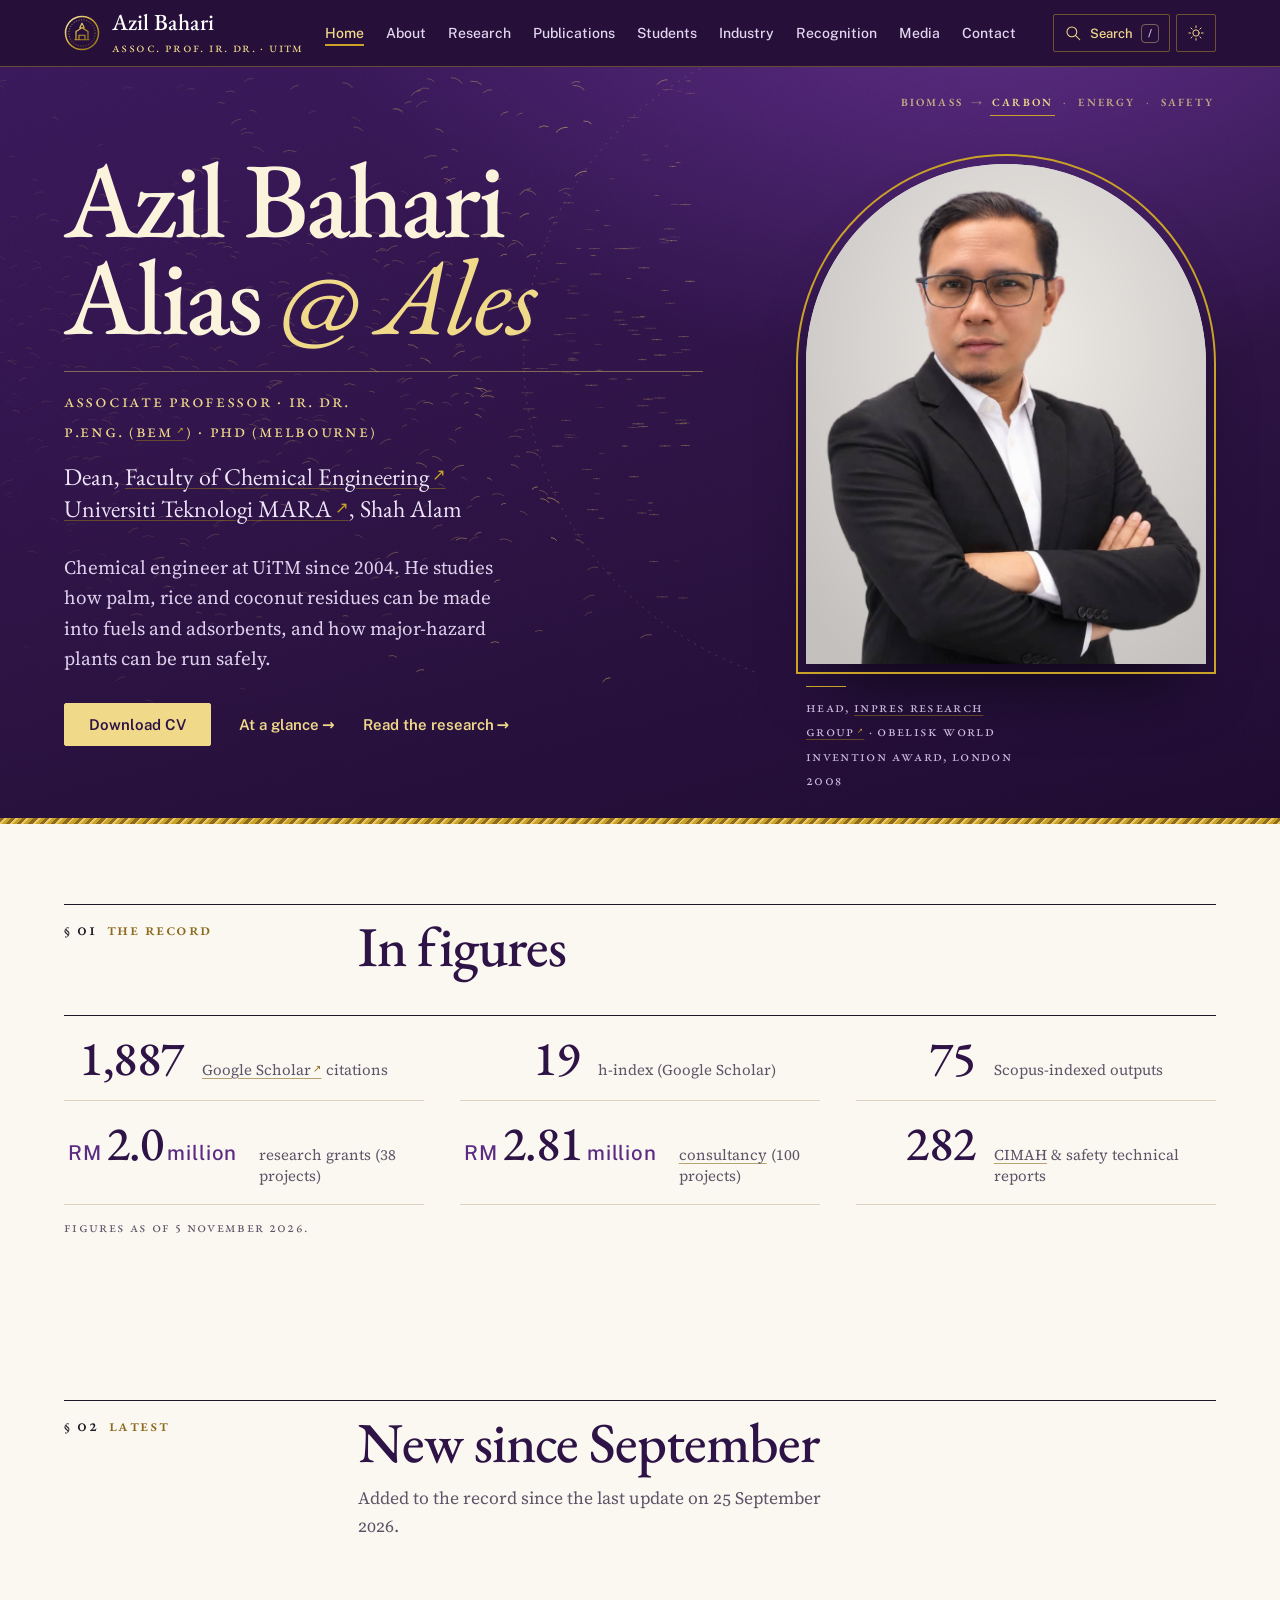
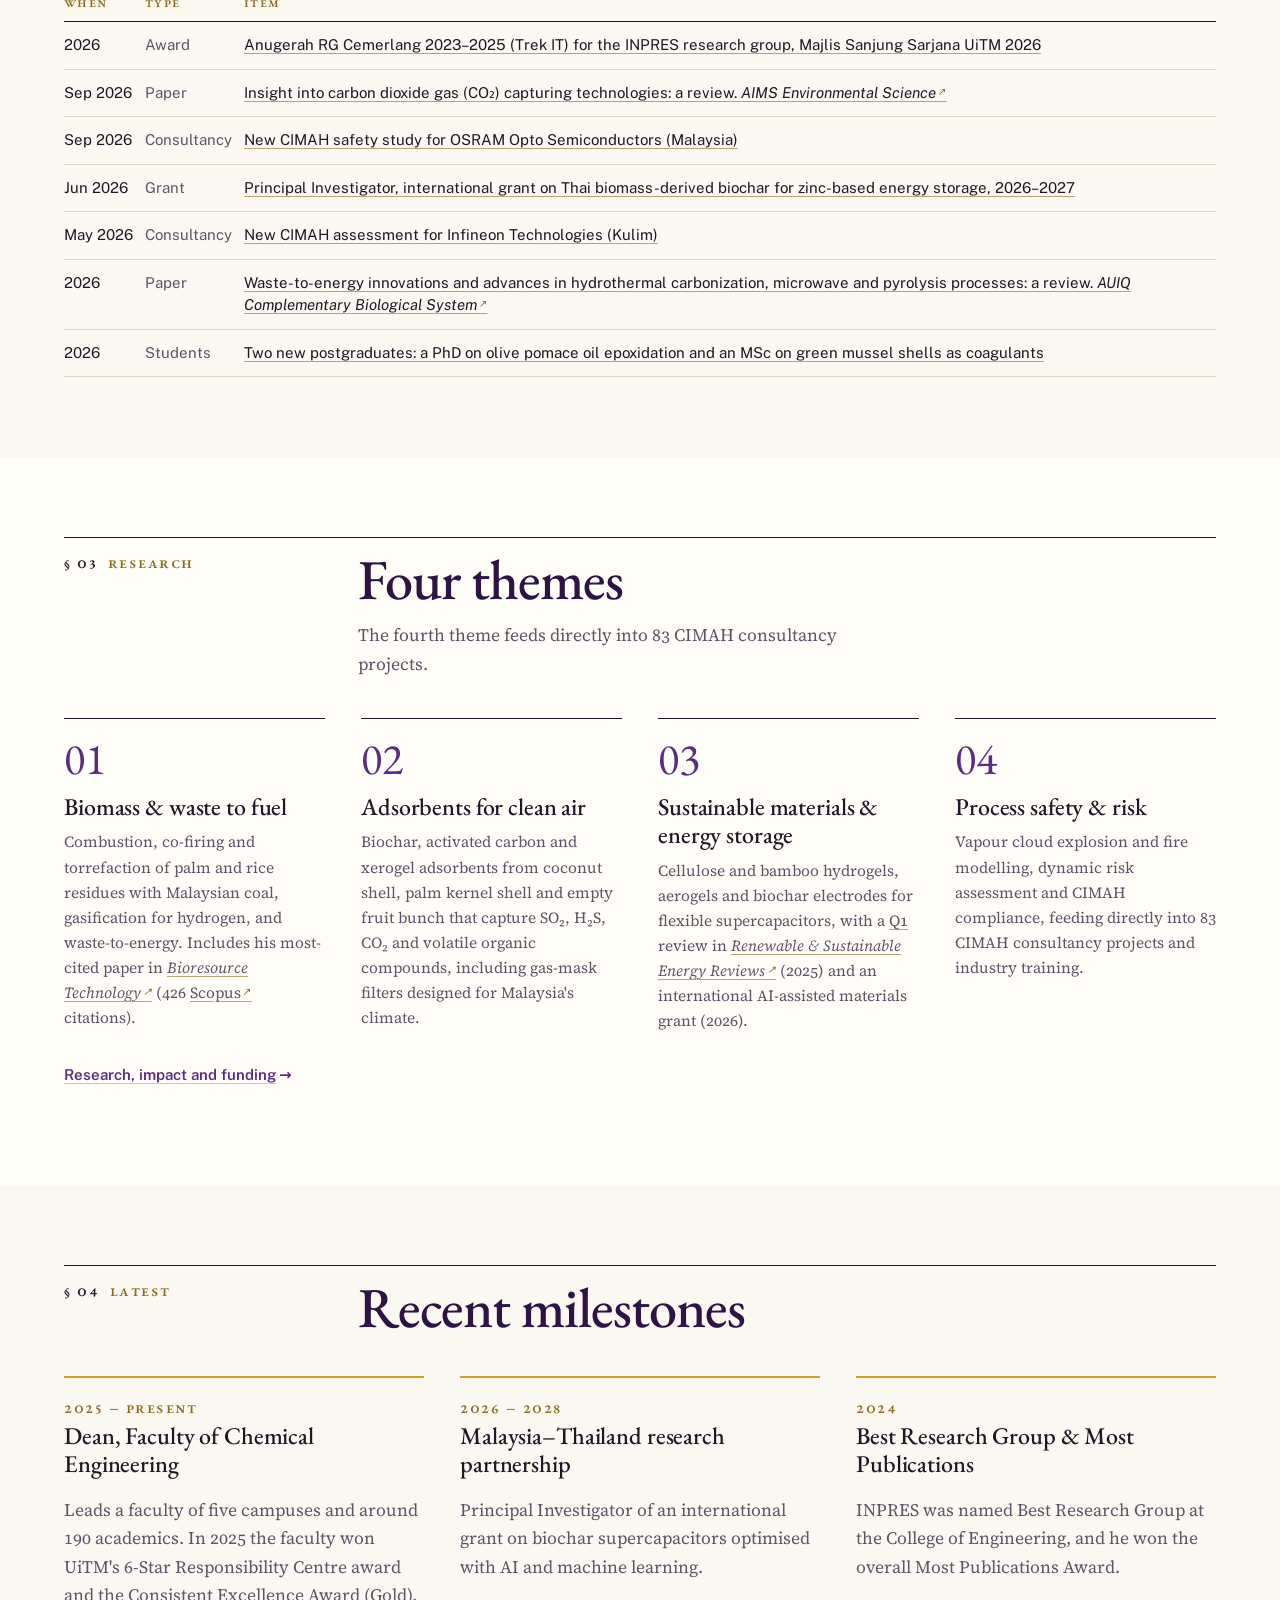
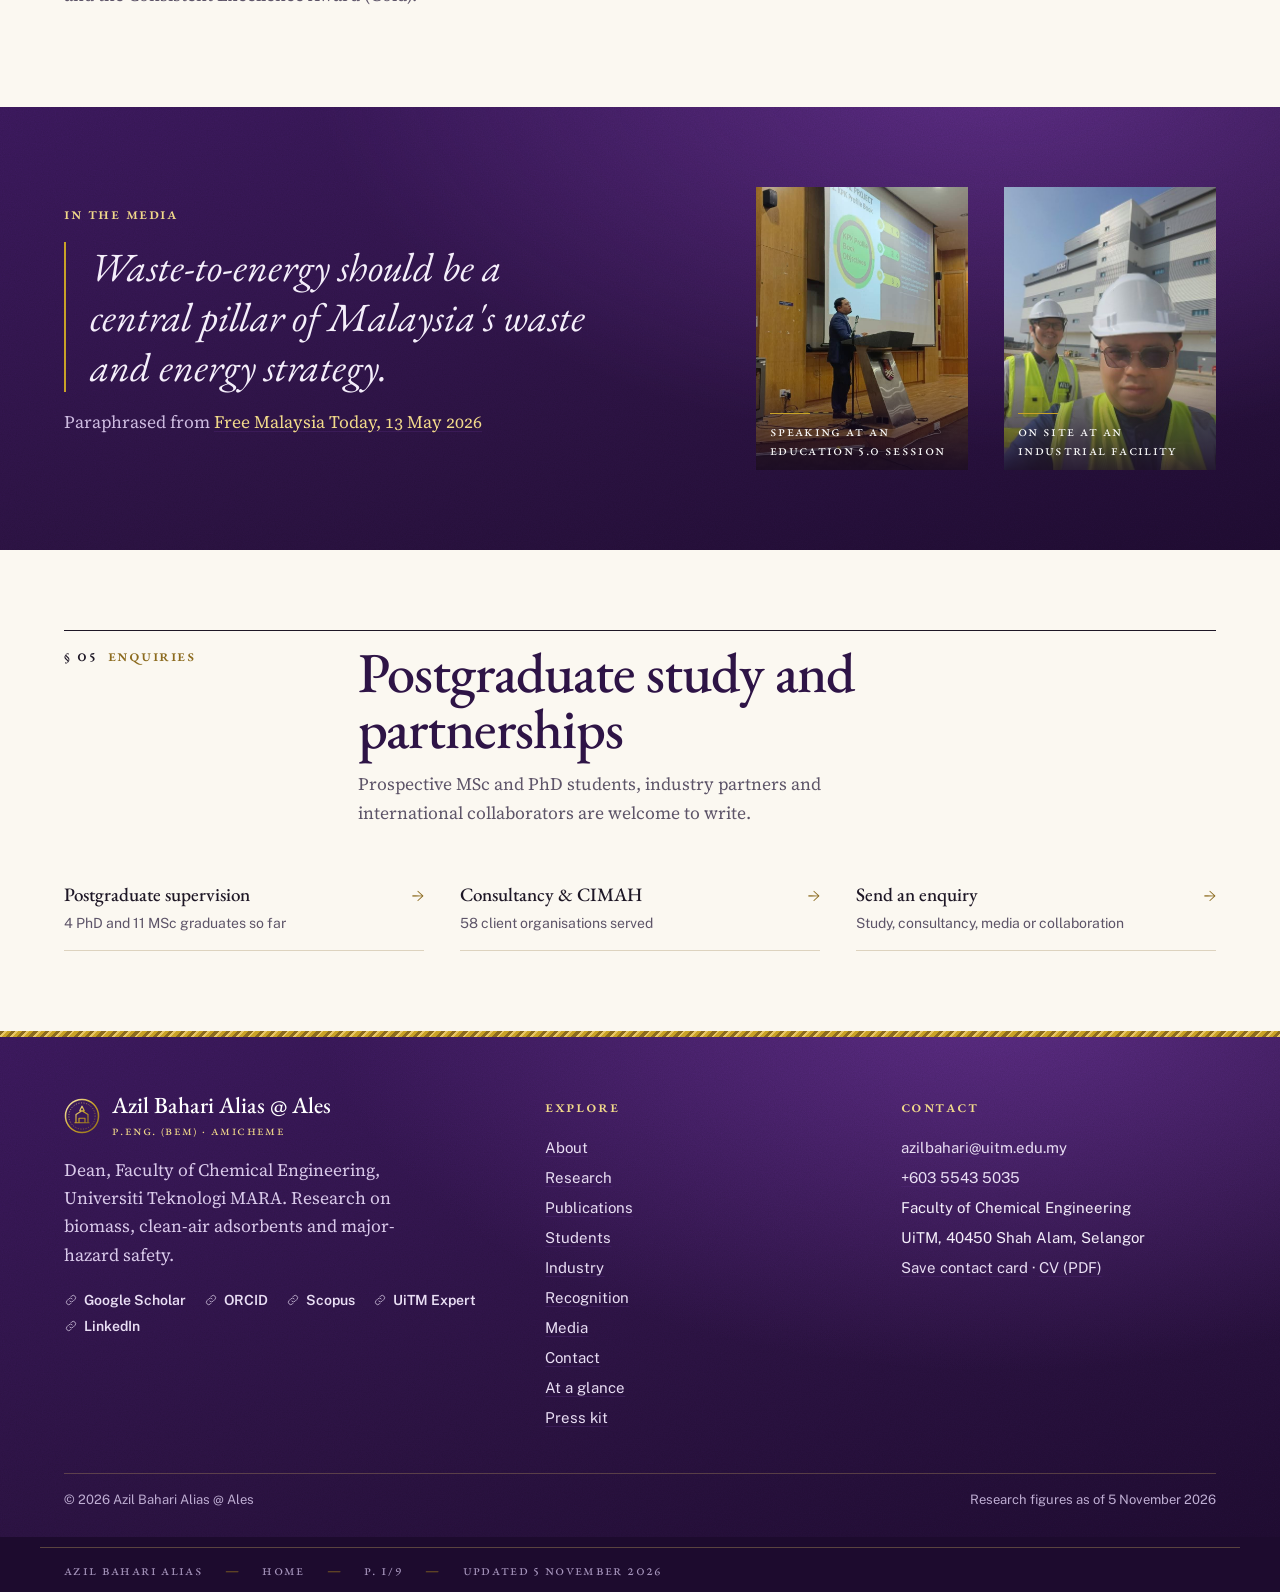
==== commit 0f78eede: "Performance: reserve image space and shrink partner logos - Add intrinsic width/height to 55 static " ====
--- a/index.html
+++ b/index.html
@@ -18,7 +18,7 @@
 <p class="role">Dean, <a class="xl" href="https://fkk.uitm.edu.my/" target=_blank rel=noopener>Faculty of Chemical Engineering</a><br><a class="xl" href="https://www.uitm.edu.my/" target=_blank rel=noopener>Universiti Teknologi MARA</a>, Shah Alam</p>
 <p class="lead">Chemical engineer at UiTM since 2004. He studies how palm, rice and coconut residues can be made into fuels and adsorbents, and how major-hazard plants can be run safely.</p>
 <div class="btns"><a class="btn btn-solid" href="cv.pdf">Download CV</a><a class="go" href="glance.html">At a glance</a><a class="go" href="research.html">Read the research</a></div></div>
-<figure class="arch rv in"><div class="frame"><img src="img/portrait.jpg" alt="Assoc. Prof. Ir. Dr. Azil Bahari Alias, formal portrait" fetchpriority="high"></div>
+<figure class="arch rv in"><div class="frame"><img src="img/portrait.jpg" width="826" height="1080" alt="Assoc. Prof. Ir. Dr. Azil Bahari Alias, formal portrait" fetchpriority="high"></div>
 <figcaption>Head, <a class="xl" href="https://inpres-uitm.github.io/" target=_blank rel=noopener>INPRES Research Group</a> · Obelisk World Invention Award, London 2008</figcaption></figure></div><div class="wv-legend" role="group" aria-label="Research outcomes shown in the background animation"><span class="wv-from">Biomass</span><span class="wv-arrow" aria-hidden="true">&rarr;</span><button type="button" data-mode="carbon" aria-pressed="true">Carbon</button><span aria-hidden="true">&middot;</span><button type="button" data-mode="energy" aria-pressed="false">Energy</button><span aria-hidden="true">&middot;</span><button type="button" data-mode="safety" aria-pressed="false">Safety</button></div></section>
 <div class="braid" aria-hidden="true"></div>
 <section class="s ledger-s"><div class="wrap"><div class="sh rv"><div class="kicker">The record</div><div><h2 id="in-figures">In figures</h2></div></div><div class="stats rv"><div class="stat"><b><em data-count="1887">1,887</em></b><span><a class="xl" href="https://scholar.google.com/citations?user=WMhAW5oAAAAJ" target=_blank rel=noopener>Google Scholar</a> citations</span></div><div class="stat"><b><em data-count="19">19</em></b><span>h-index (Google Scholar)</span></div><div class="stat"><b><em data-count="75">75</em></b><span>Scopus-indexed outputs</span></div><div class="stat"><b><small>RM</small><em data-count="2.0">2.0</em><small>million</small></b><span>research grants (38 projects)</span></div><div class="stat"><b><small>RM</small><em data-count="2.81">2.81</em><small>million</small></b><span><a class="il" href="industry.html">consultancy</a> (100 projects)</span></div><div class="stat"><b><em data-count="282">282</em></b><span><a class="il" href="industry.html#how-a-major-hazard-safety-case-works">CIMAH</a> & safety technical reports</span></div></div><p class="src">Figures as of 5 November 2026.</p></div></section>
@@ -37,7 +37,7 @@
 
 <section class="band velvet"><div class="wrap"><div class="rv"><div class="kicker">In the media</div><blockquote class="quote" style="margin-top:18px">Waste-to-energy should be a central pillar of Malaysia's waste and energy strategy.</blockquote>
 <p style="color:#cdbbe0;margin-top:16px">Paraphrased from <a style="color:var(--gold-lite)" href="https://www.freemalaysiatoday.com/category/bahasa/tempatan/2026/05/13/krisis-tenaga-desak-malaysia-percepat-agenda-wte-kata-pakar" target="_blank" rel="noopener">Free Malaysia Today, 13 May 2026</a></p></div>
-<div class="grid g2 rv"><figure class="ph "><img src="img/talk-education5.jpg" alt="Speaking at an Education 5.0 session" loading="lazy" style="object-position:50% 25%"><figcaption>Speaking at an Education 5.0 session</figcaption></figure><figure class="ph "><img src="img/site-visit.jpg" alt="On site at an industrial facility" loading="lazy" style="object-position:50% 30%"><figcaption>On site at an industrial facility</figcaption></figure></div></div></section>
+<div class="grid g2 rv"><figure class="ph "><img src="img/talk-education5.jpg" width="809" height="1080" alt="Speaking at an Education 5.0 session" loading="lazy" style="object-position:50% 25%"><figcaption>Speaking at an Education 5.0 session</figcaption></figure><figure class="ph "><img src="img/site-visit.jpg" width="432" height="576" alt="On site at an industrial facility" loading="lazy" style="object-position:50% 30%"><figcaption>On site at an industrial facility</figcaption></figure></div></div></section>
 
 <section class="s"><div class="wrap"><div class="sh rv"><div class="kicker">Enquiries</div><div><h2 id="postgraduate-study-and-partnerships">Postgraduate study and partnerships</h2><p>Prospective MSc and PhD students, industry partners and international collaborators are welcome to write.</p></div></div>
 <div class="grid g3">
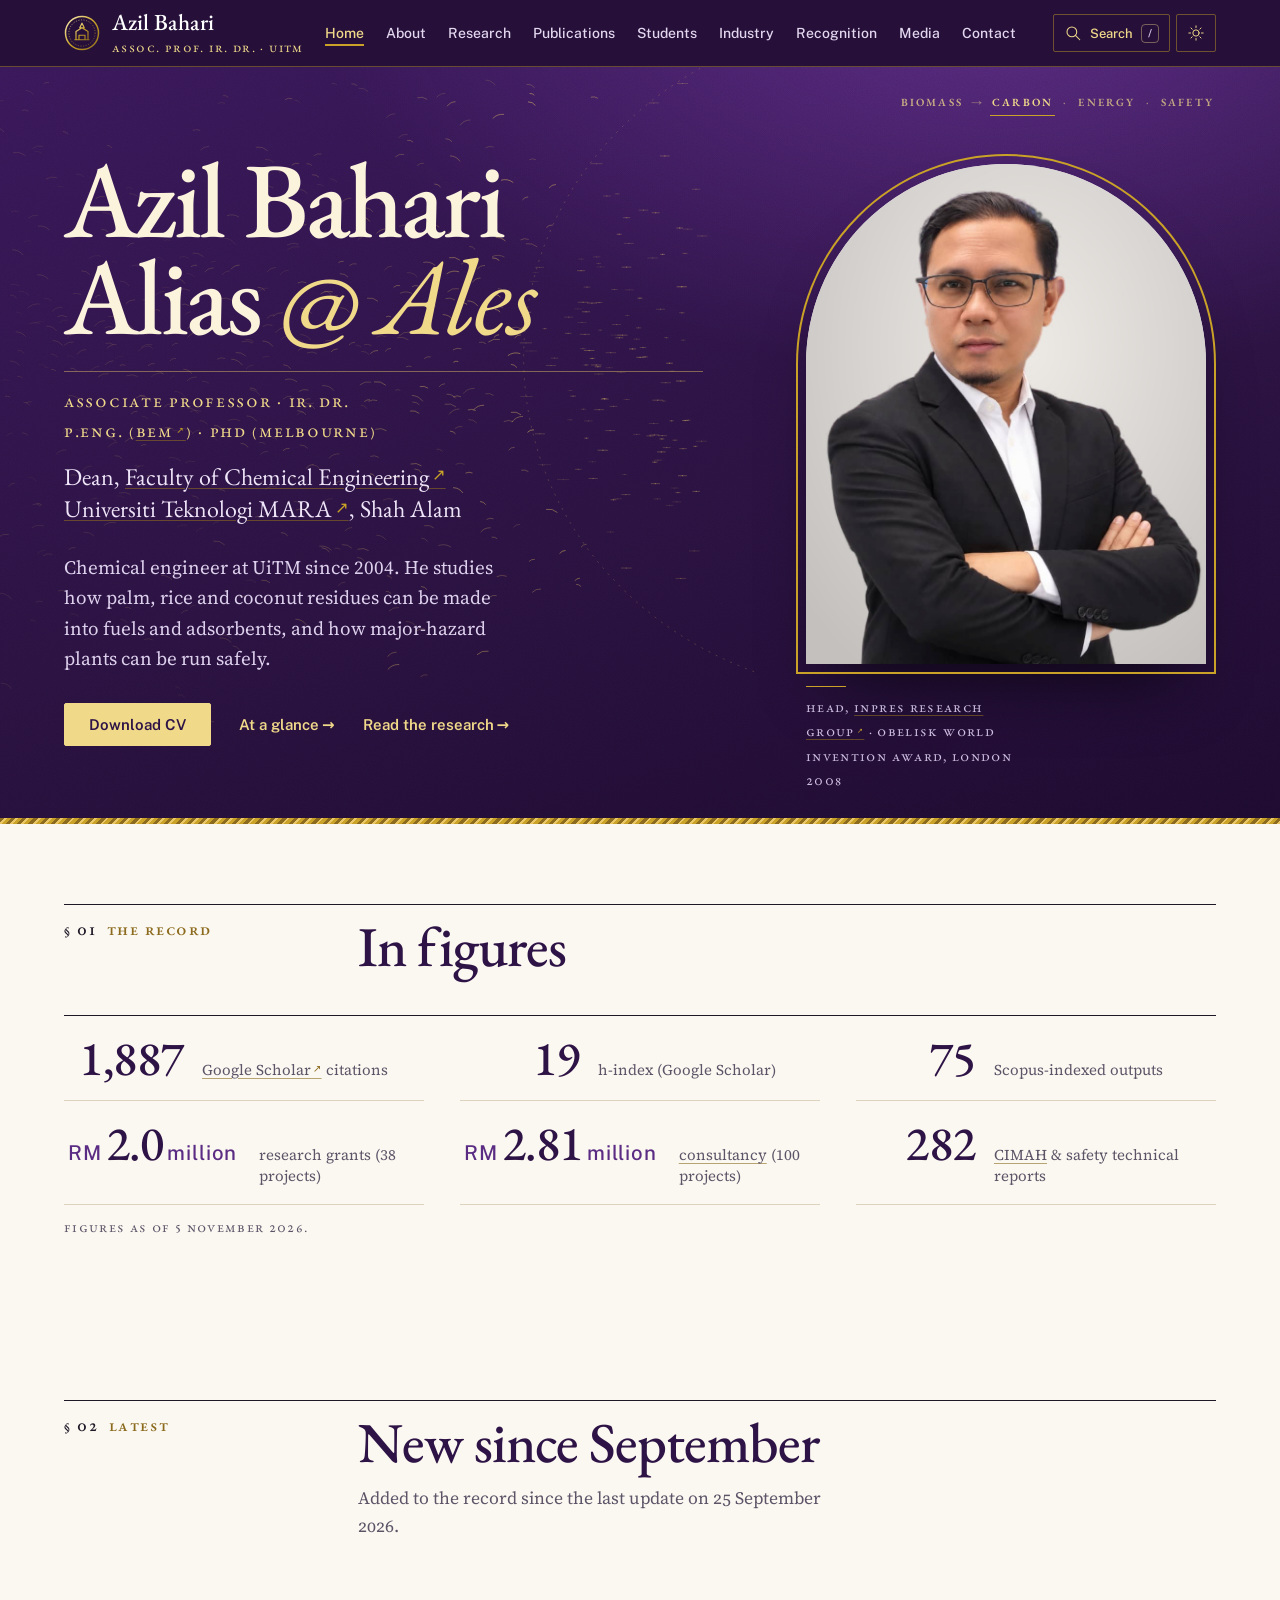
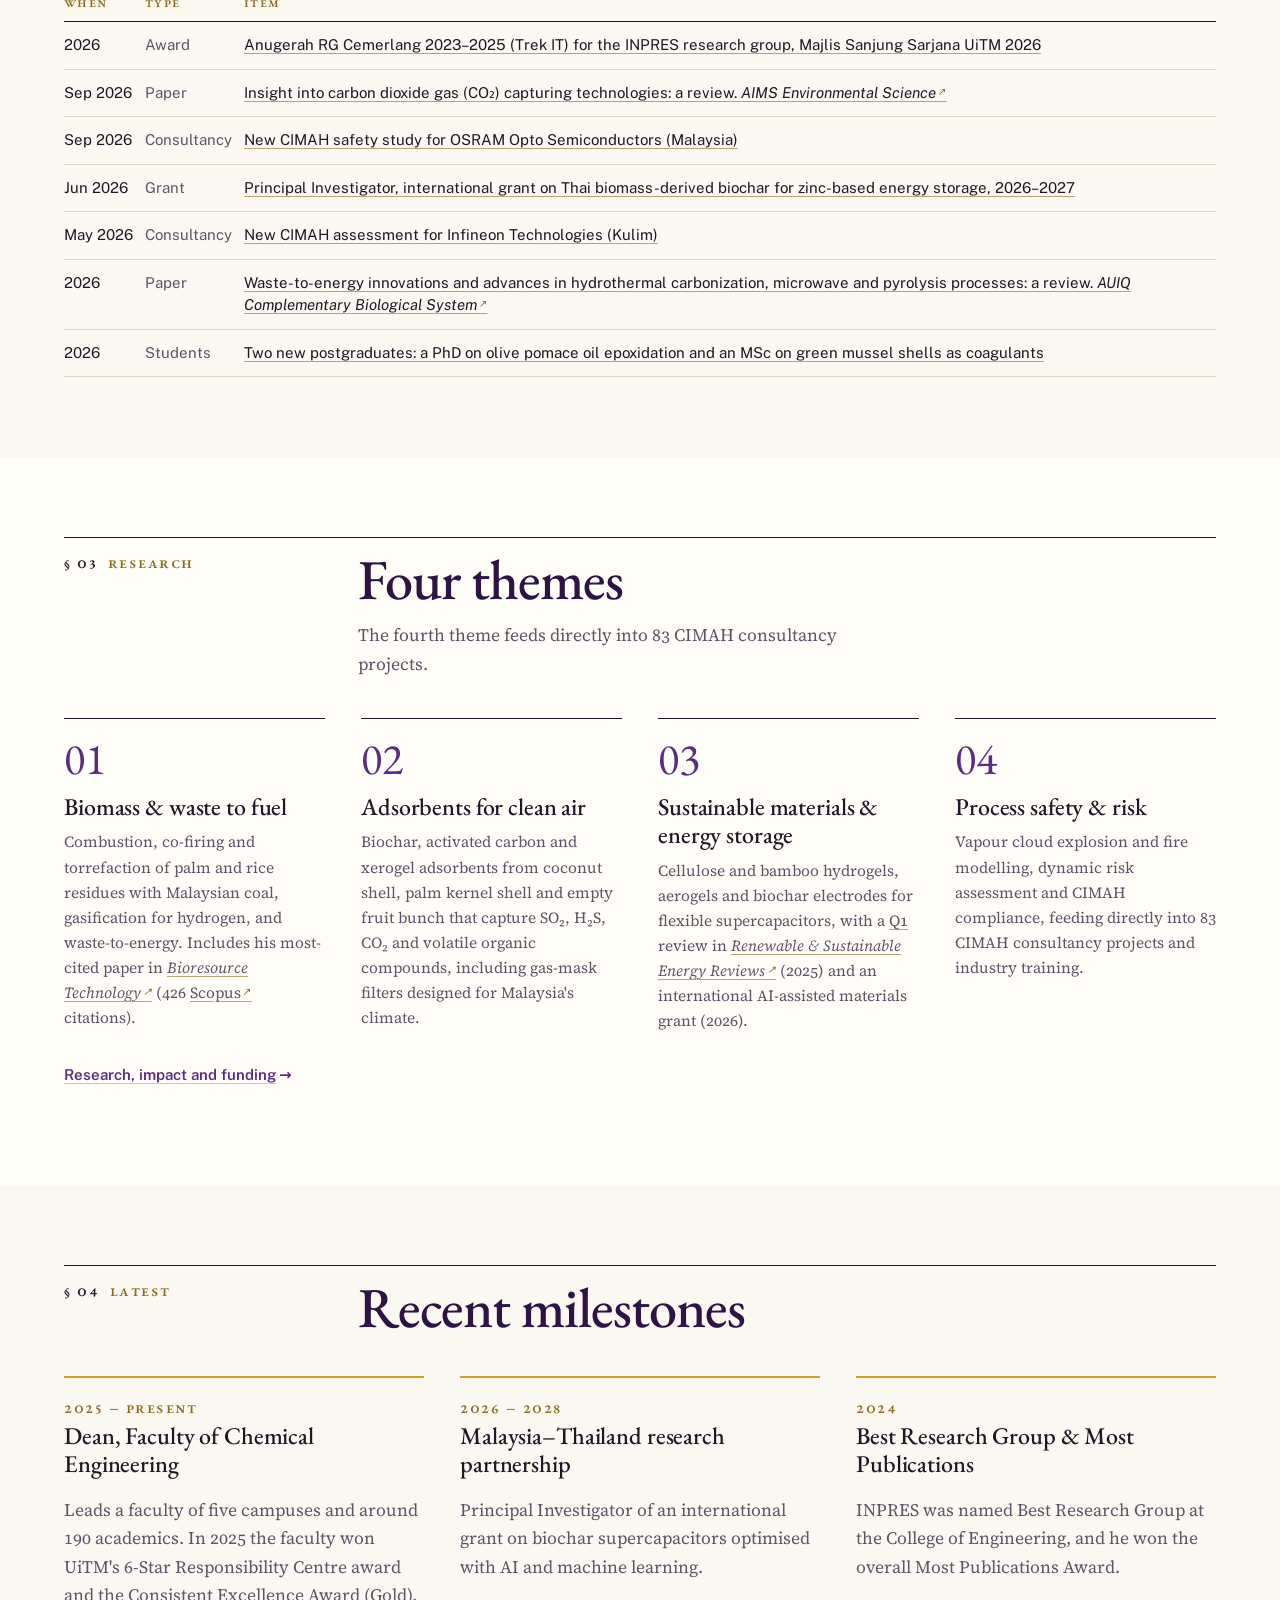
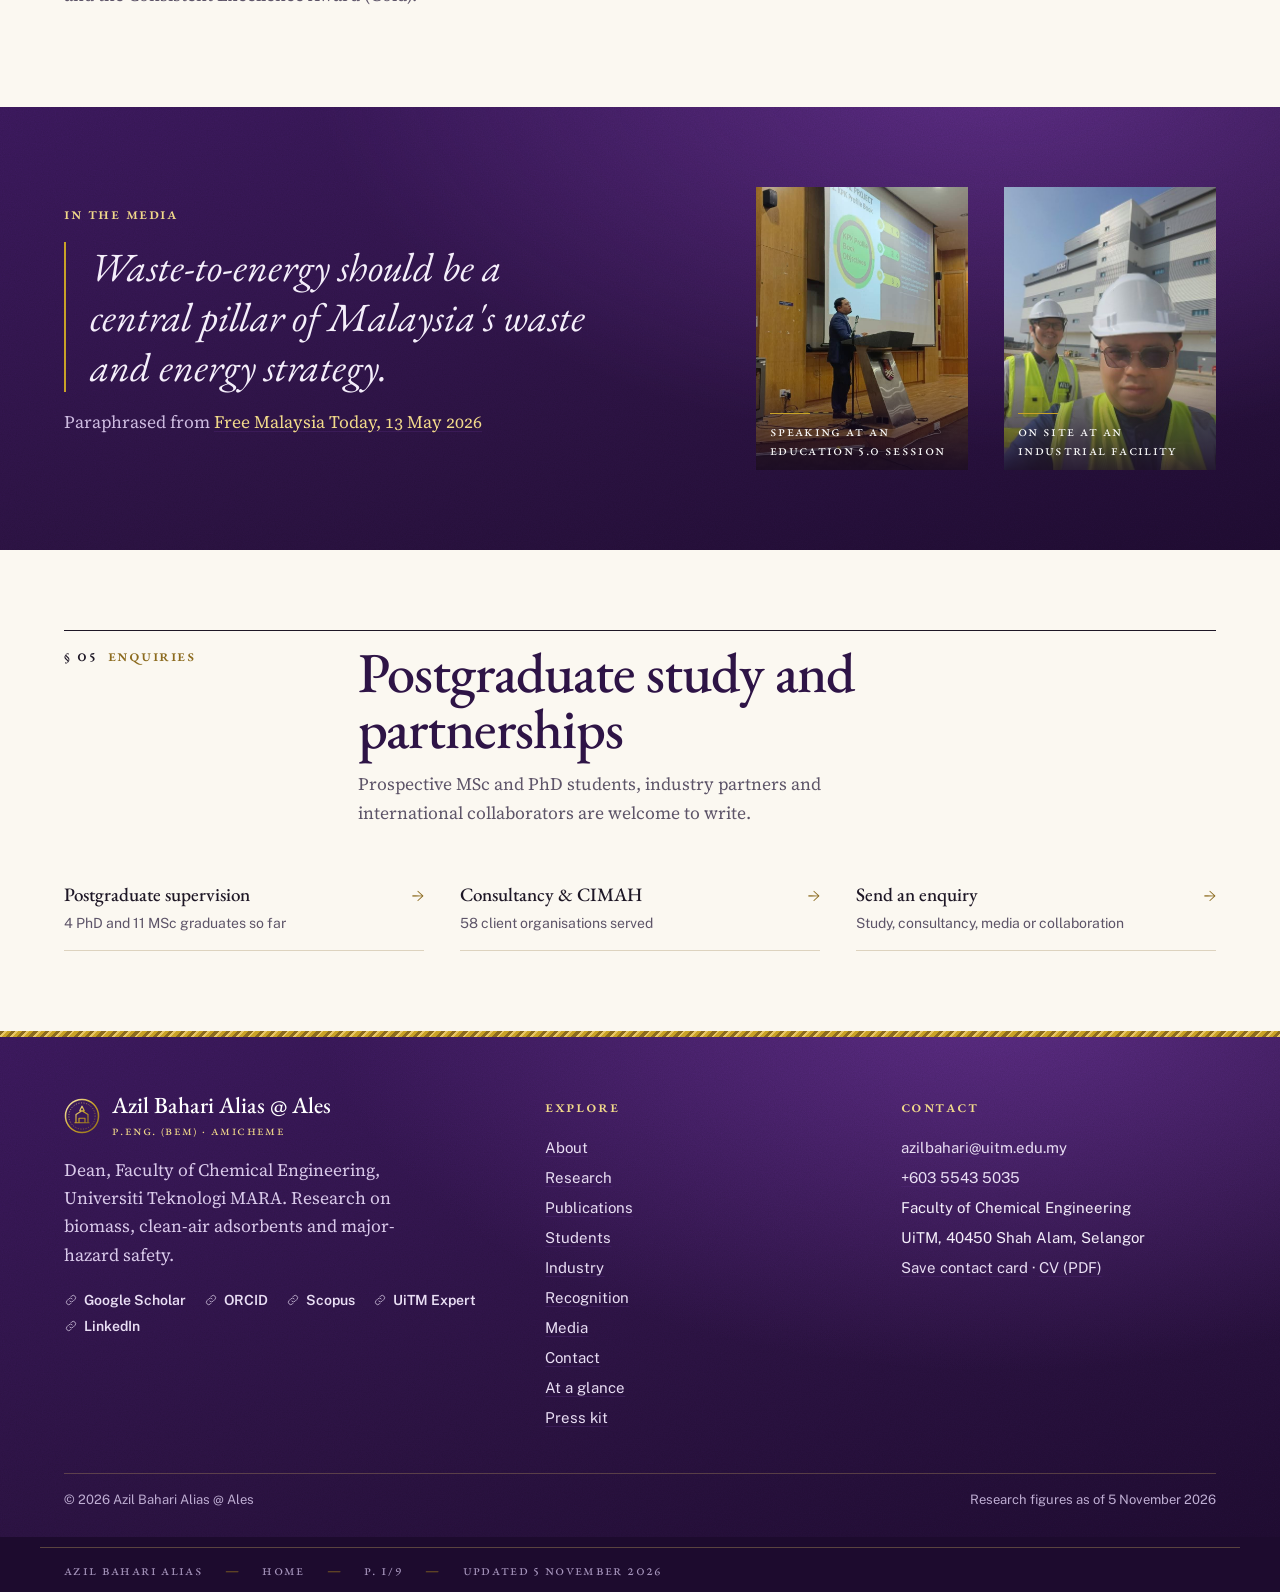
==== commit 18415598: "SEO: add og:image size/alt and og:site_name to shared link previews Co-Authored-By: Claude Opus 5.5 " ====
--- a/index.html
+++ b/index.html
@@ -1,7 +1,7 @@
 <!doctype html><html lang="en"><head><meta charset="utf-8"><meta name="viewport" content="width=device-width,initial-scale=1">
 <title>Assoc. Prof. Ir. Dr. Azil Bahari Alias · Chemical Engineering, UiTM</title><meta name="description" content="Dean of Chemical Engineering at UiTM. Research on biomass valorisation, adsorbents for clean air, energy storage and process safety (CIMAH)."><link rel="canonical" href="https://azilbahari.github.io/">
 <meta property="og:type" content="profile"><meta property="og:title" content="Assoc. Prof. Ir. Dr. Azil Bahari Alias · Chemical Engineering, UiTM"><meta property="og:description" content="Dean of Chemical Engineering at UiTM. Research on biomass valorisation, adsorbents for clean air, energy storage and process safety (CIMAH).">
-<meta property="og:url" content="https://azilbahari.github.io/"><meta property="og:image" content="https://azilbahari.github.io/img/og.jpg"><meta name="twitter:card" content="summary_large_image">
+<meta property="og:url" content="https://azilbahari.github.io/"><meta property="og:image" content="https://azilbahari.github.io/img/og.jpg"><meta property="og:image:width" content="1200"><meta property="og:image:height" content="630"><meta property="og:image:alt" content="Assoc. Prof. Ir. Dr. Azil Bahari Alias, Dean, Faculty of Chemical Engineering, Universiti Teknologi MARA, with his portrait"><meta property="og:site_name" content="Azil Bahari Alias"><meta name="twitter:card" content="summary_large_image">
 <meta name="theme-color" content="#2e1446"><link rel="icon" href="favicon.svg" type="image/svg+xml"><link rel="apple-touch-icon" href="img/touch.png">
 <link rel="preconnect" href="https://fonts.googleapis.com"><link rel="preconnect" href="https://fonts.gstatic.com" crossorigin>
 <link href="https://fonts.googleapis.com/css2?family=EB+Garamond:ital,wght@0,400..700;1,400..600&family=Source+Serif+4:ital,opsz,wght@0,8..60,400;0,8..60,600;1,8..60,400&family=Public+Sans:wght@400;500;600;700&display=swap" rel="stylesheet">
